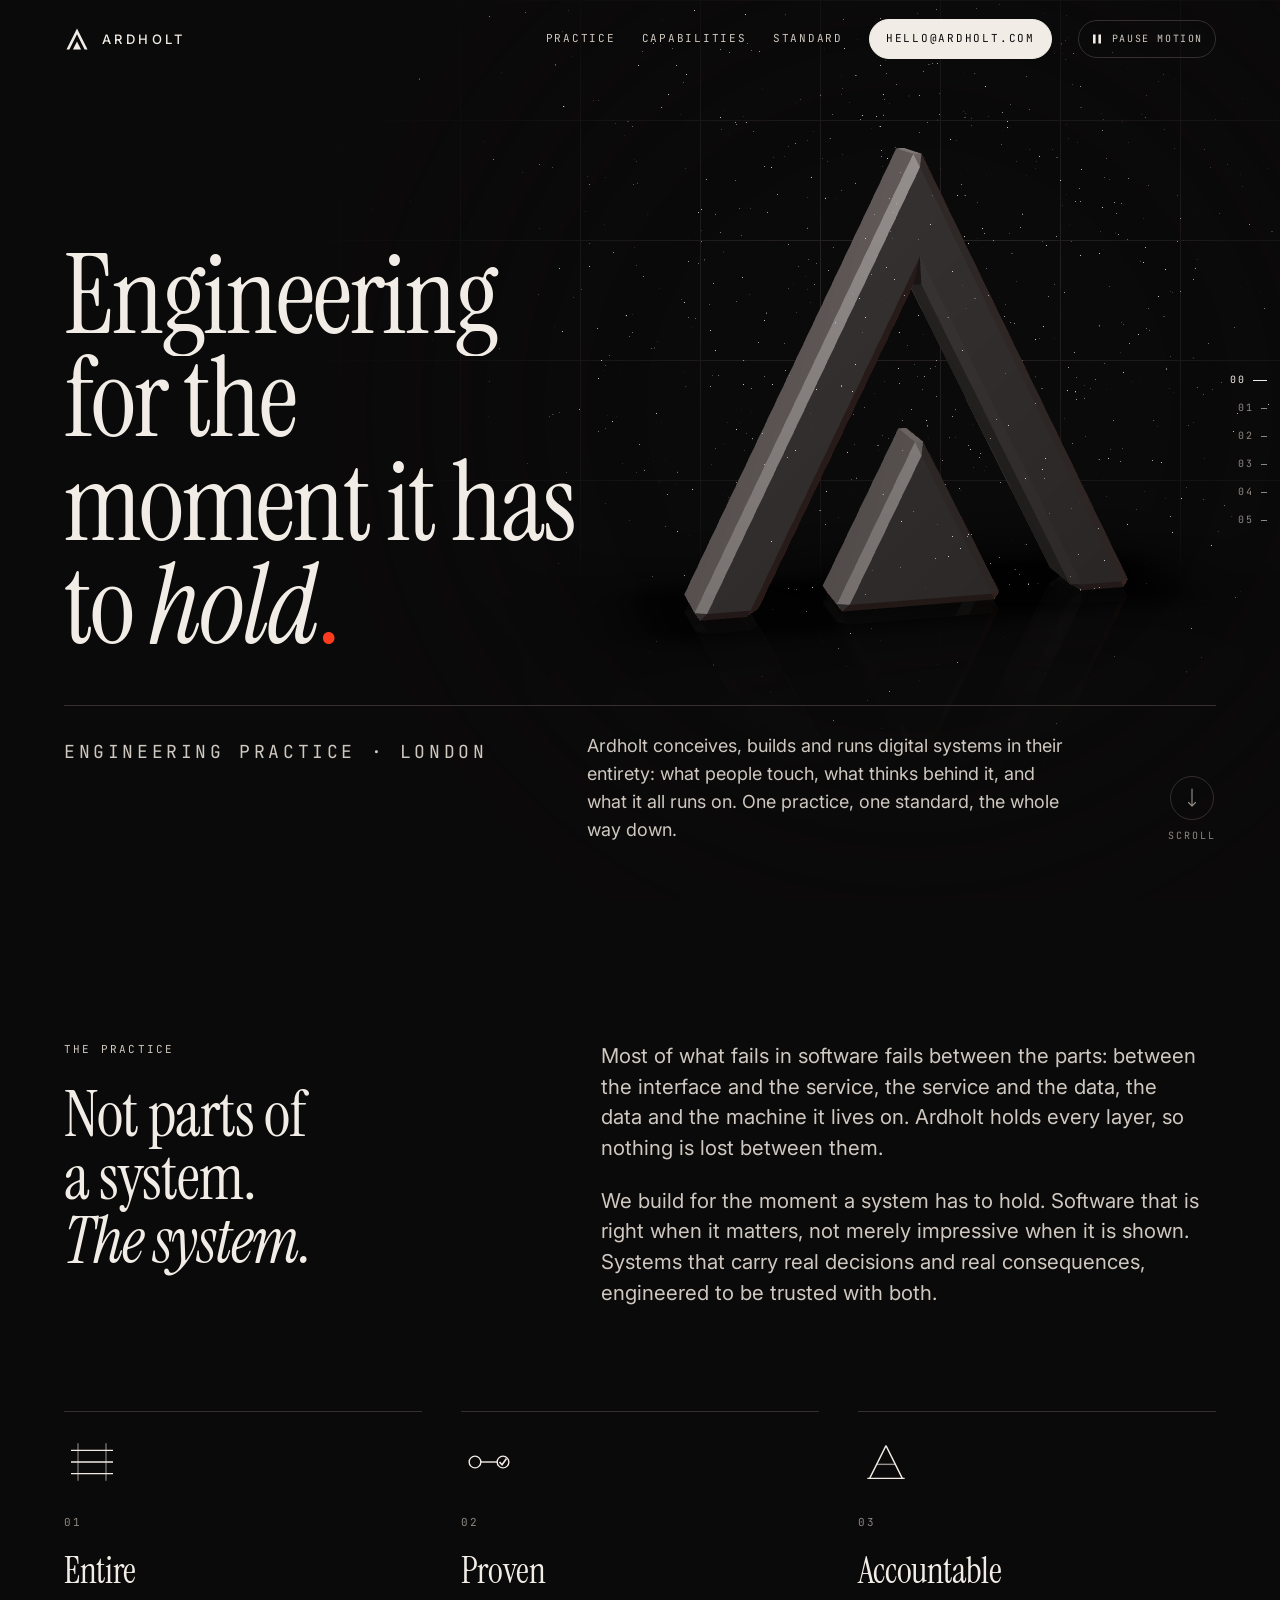
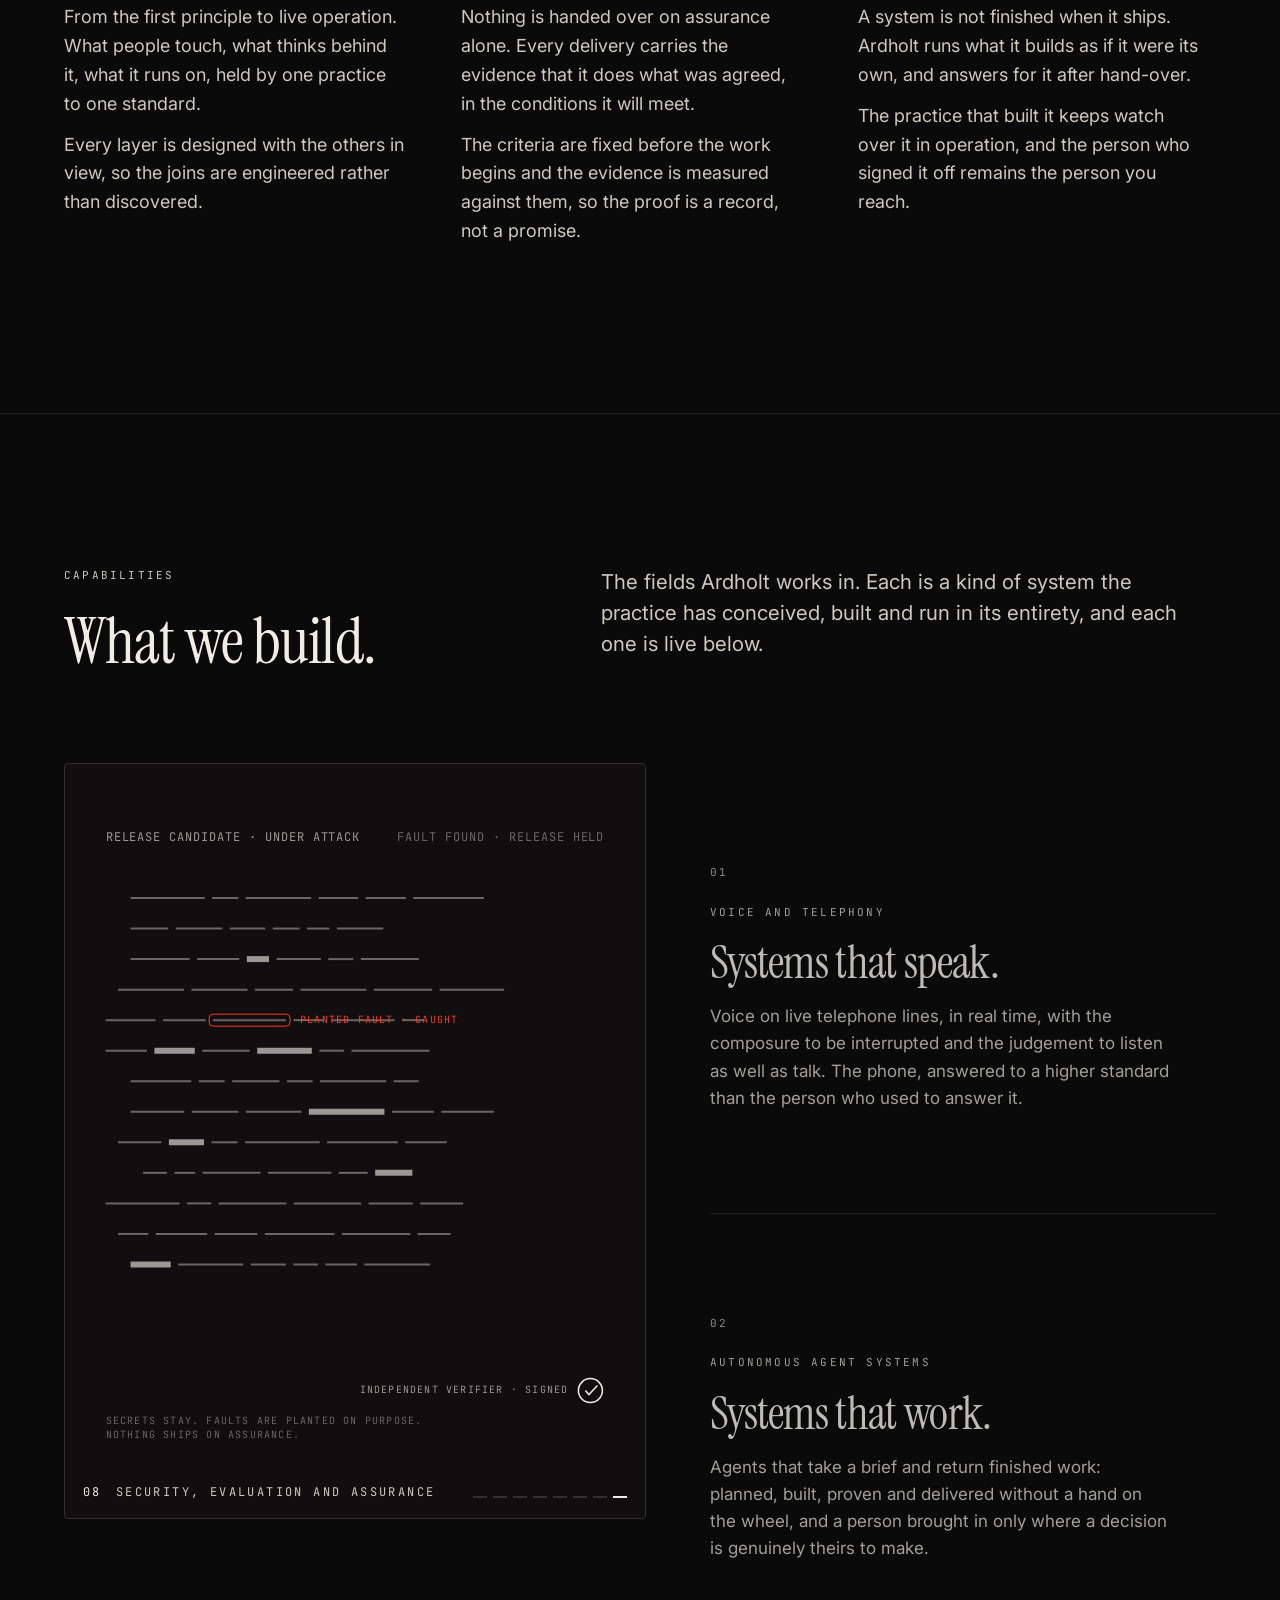
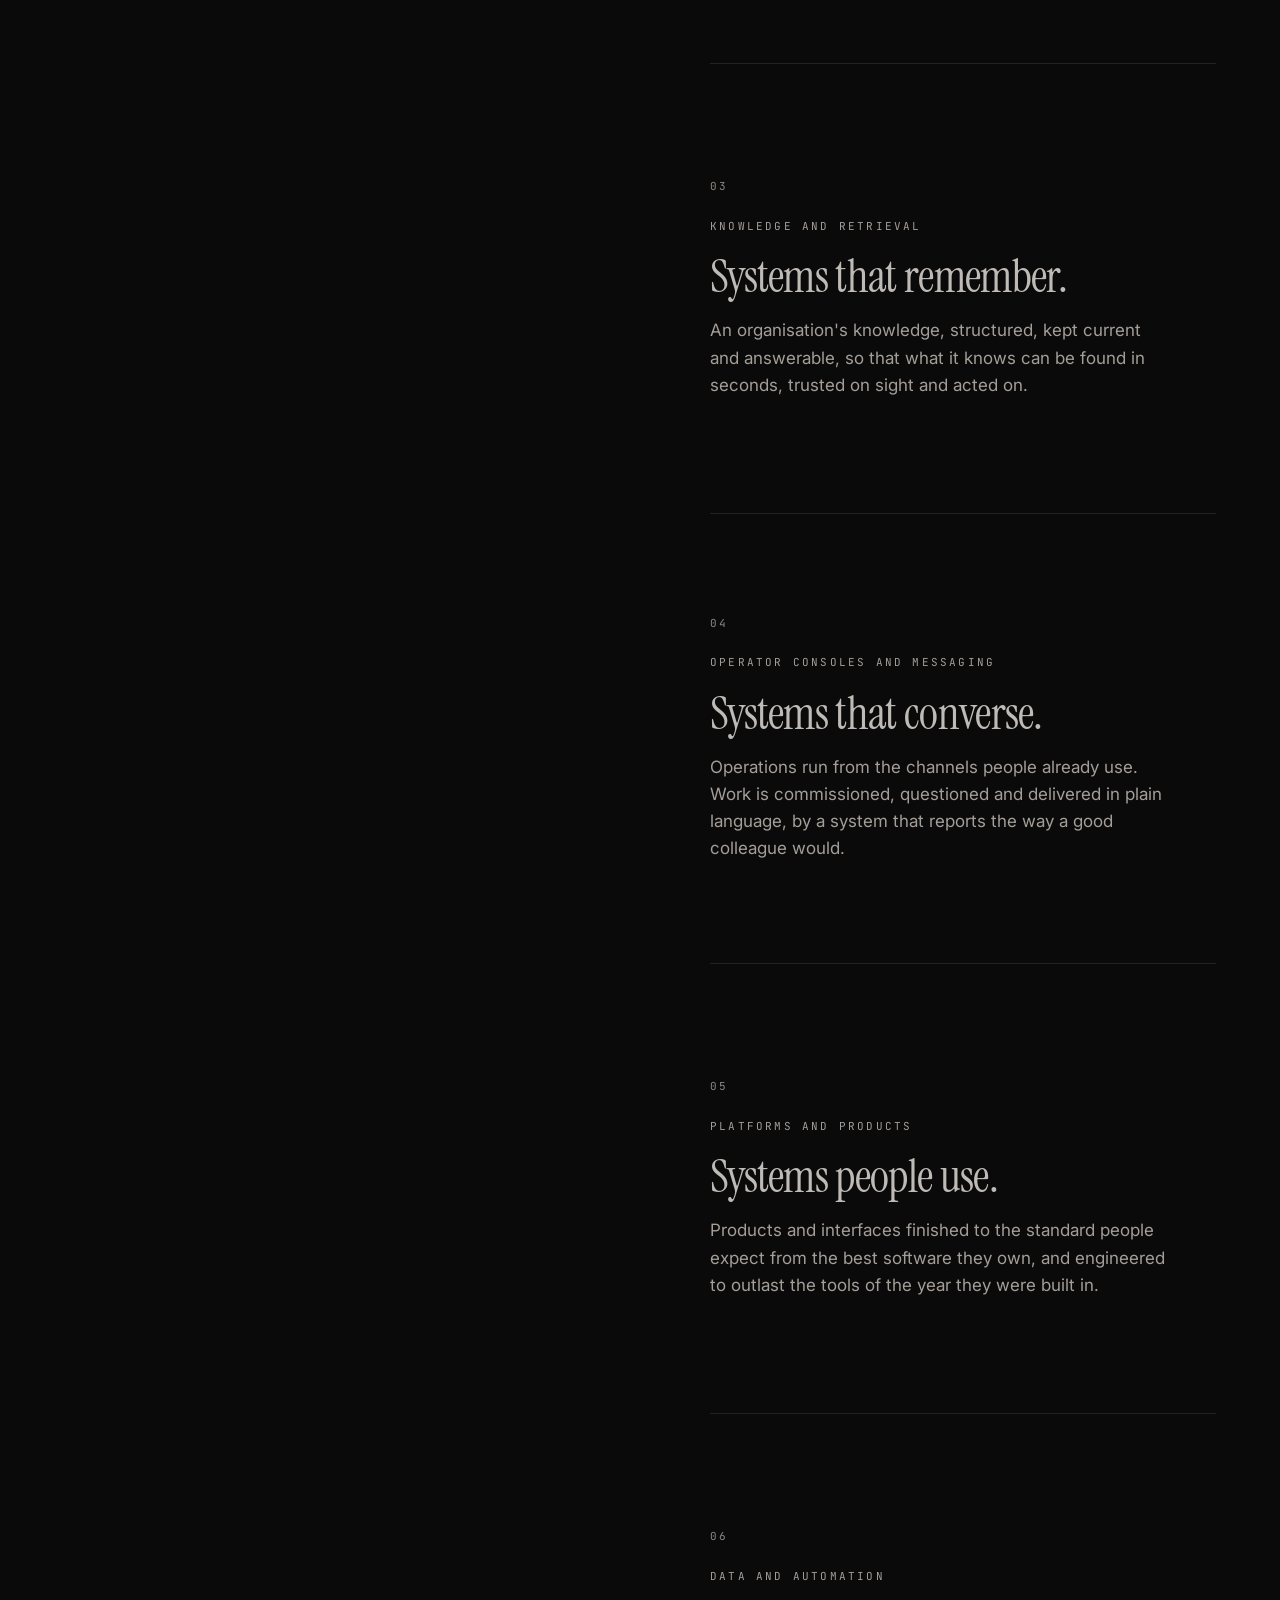
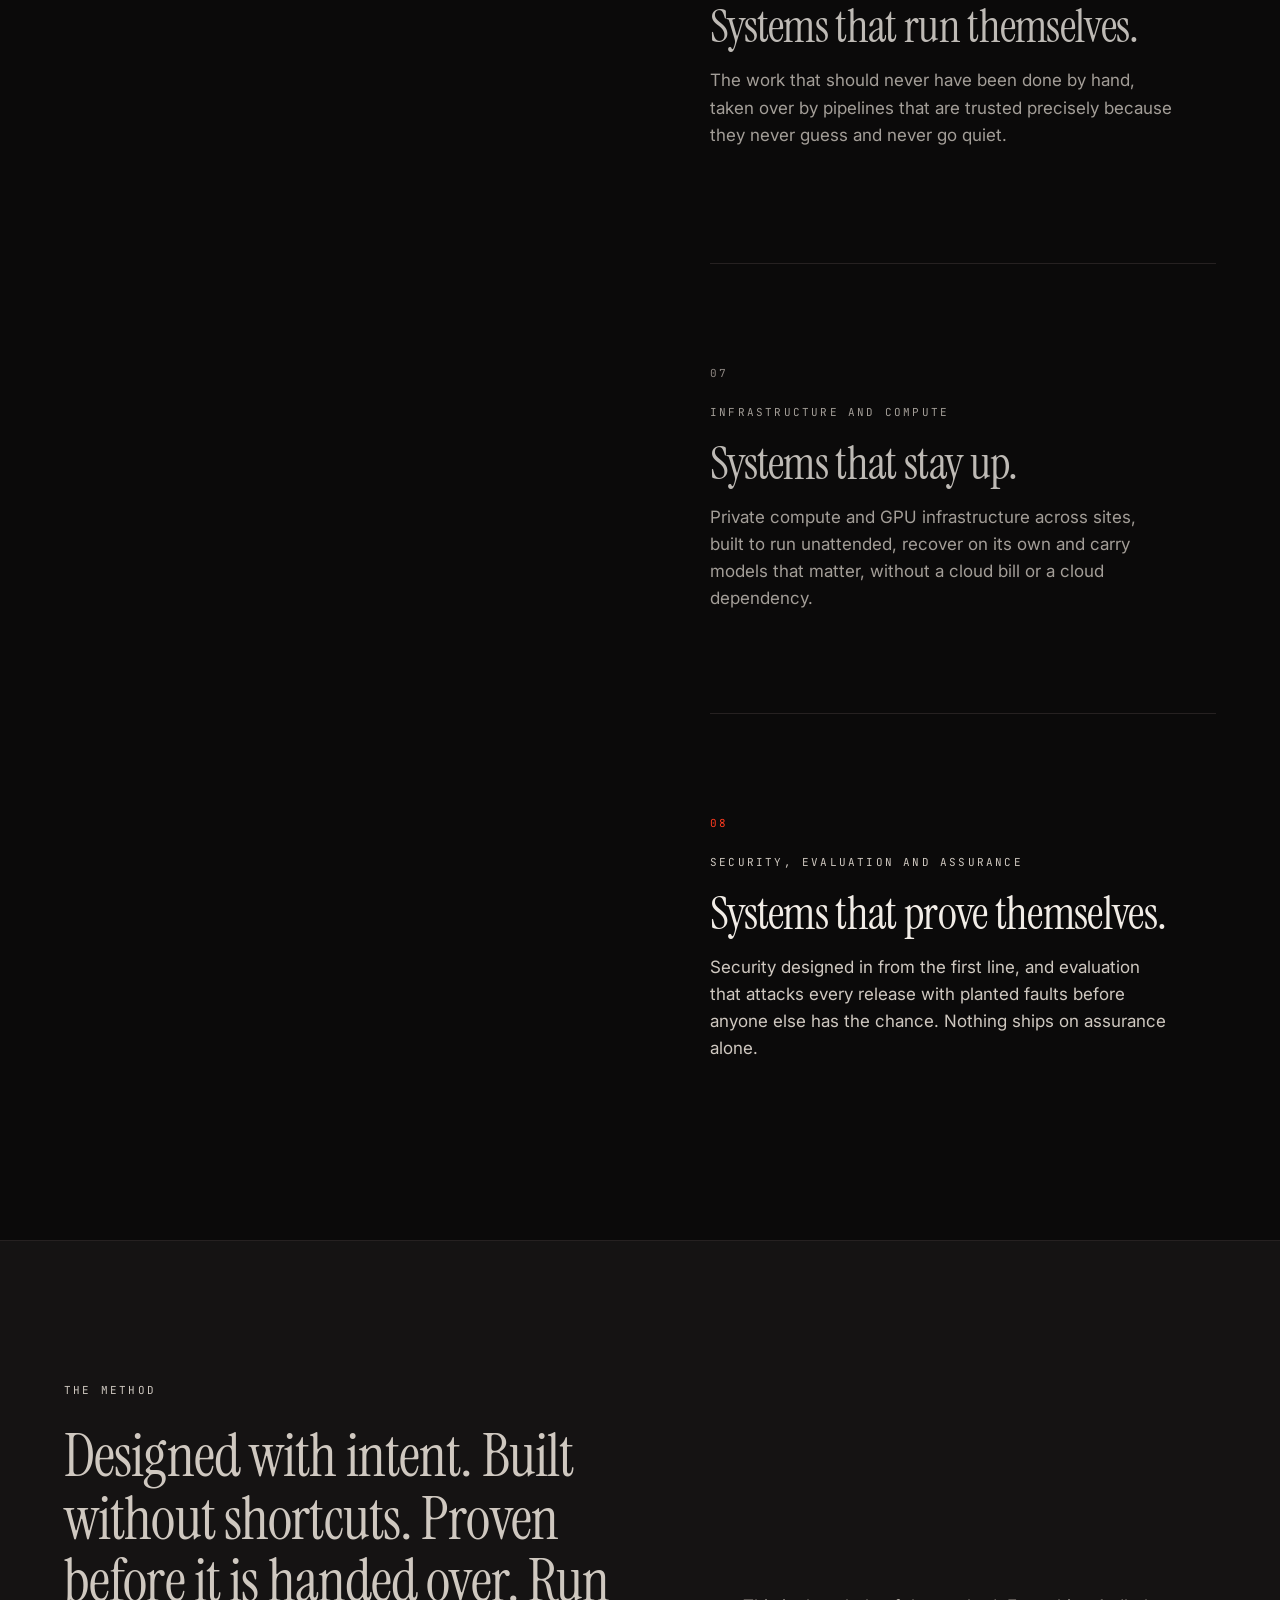
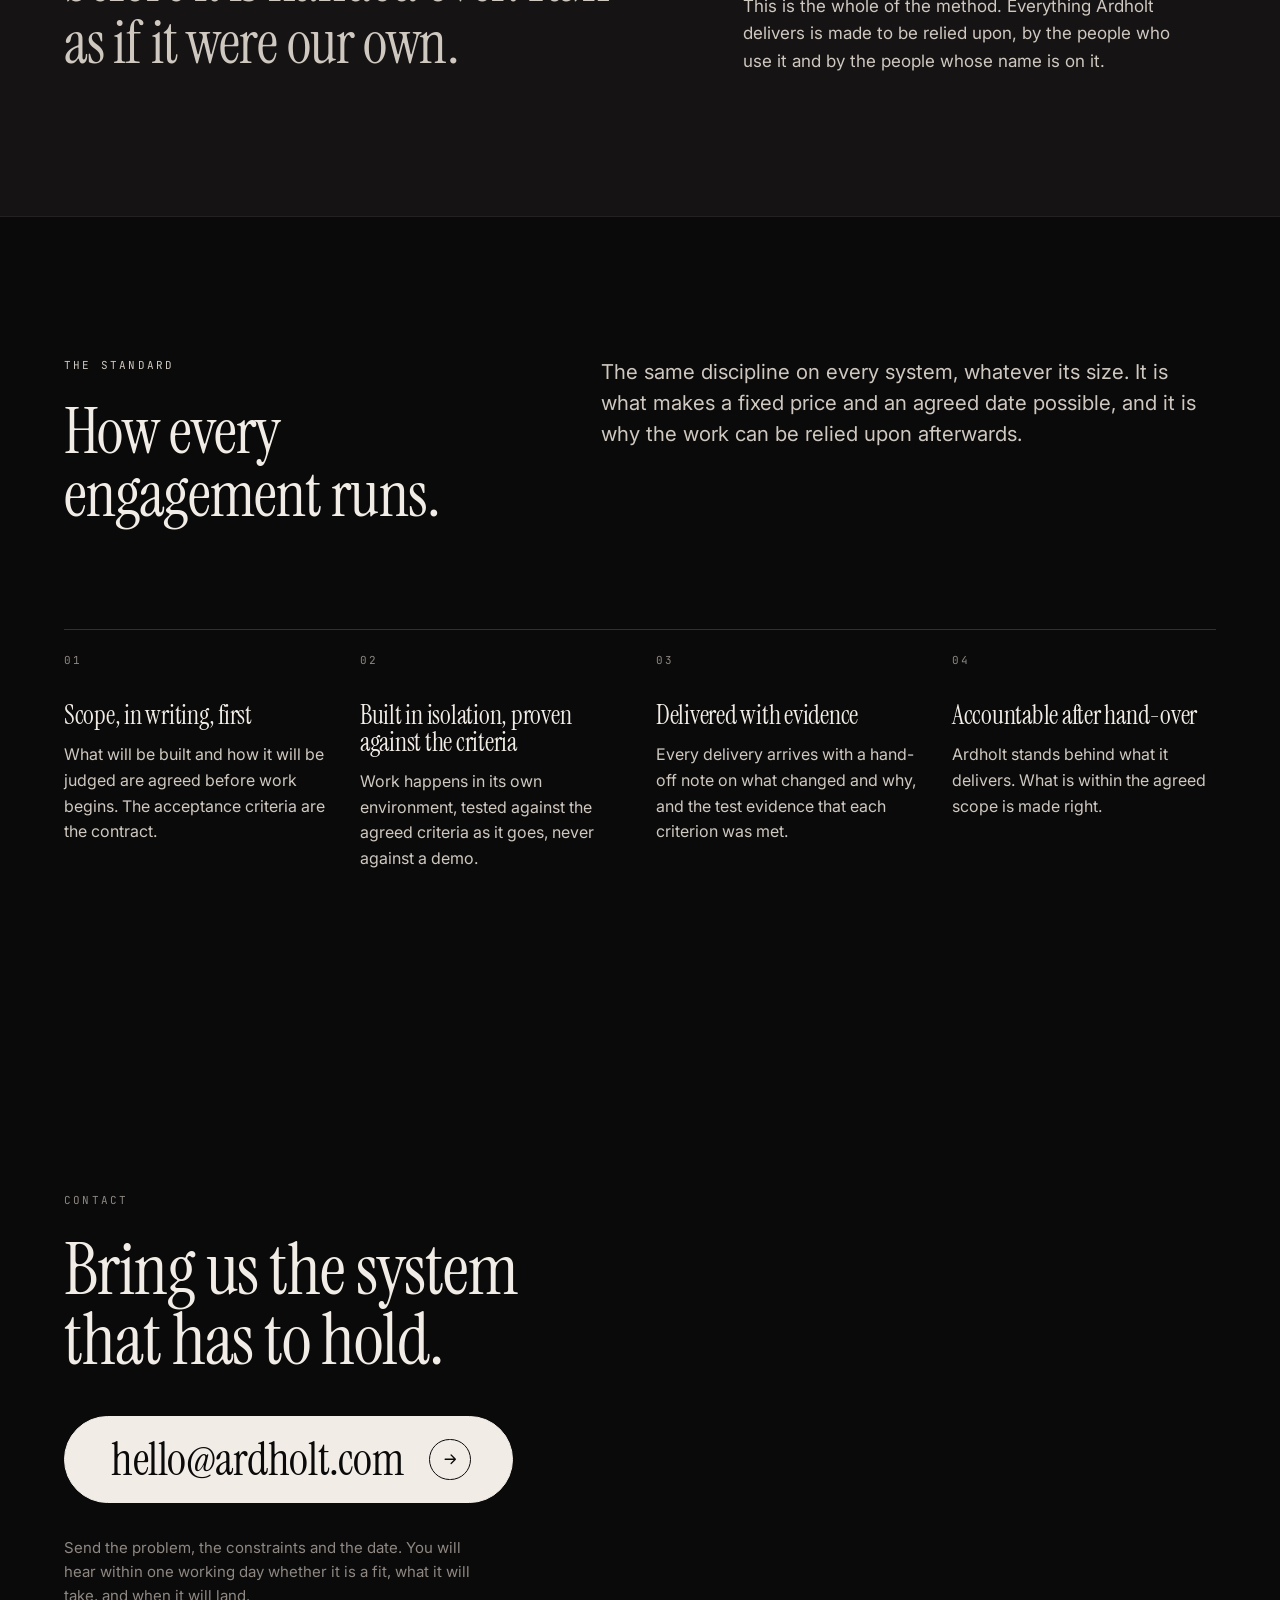
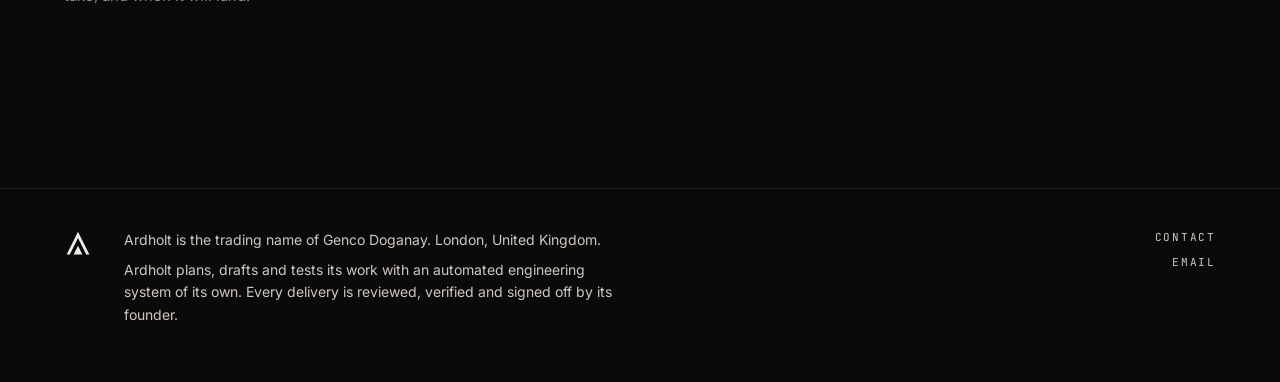
==== index.html @ e1227ef2 "Centred scroll cue, lattice blends into the next section, GitHub link withheld, hero material parame" ====
<!doctype html>
<html lang="en-GB" class="no-js">
<head>
<meta charset="utf-8">
<meta name="viewport" content="width=device-width, initial-scale=1">
<title>Ardholt — Engineering practice, London</title>
<meta name="description" content="Ardholt is a London engineering practice that conceives, builds and runs digital systems in their entirety: voice and telephony, autonomous agent systems, knowledge and retrieval, platforms, data, infrastructure, security and evaluation. Built for the moment a system has to hold.">
<meta property="og:title" content="Ardholt — Engineering practice, London">
<meta property="og:description" content="Digital systems conceived, built and run in their entirety. Built for the moment a system has to hold.">
<meta property="og:type" content="website">
<meta property="og:url" content="https://ardholt.com/">
<meta property="og:image" content="https://ardholt.com/assets/og.png">
<meta name="theme-color" content="#0b0a0a">
<link rel="icon" href="assets/favicon.svg" type="image/svg+xml">
<link rel="preconnect" href="https://fonts.googleapis.com">
<link rel="preconnect" href="https://fonts.gstatic.com" crossorigin>
<link rel="stylesheet" href="https://fonts.googleapis.com/css2?family=Instrument+Serif:ital@0;1&family=Inter:wght@400;500&family=JetBrains+Mono:wght@400&display=swap">
<link rel="stylesheet" href="assets/site.css">
<link rel="stylesheet" href="assets/theatre.css">
<script>document.documentElement.classList.remove('no-js');try{if(localStorage.getItem('ardholt-motion')==='off')document.documentElement.classList.add('motion-off')}catch(e){}</script>
<script>(function(r,h){var off=r.classList.contains('motion-off')||matchMedia('(prefers-reduced-motion: reduce)').matches||navigator.webdriver;addEventListener('pagereveal',function(e){var v=e.viewTransition;if(!v)return;if(off||r.classList.contains('motion-off')){v.skipTransition();return}r.classList.add('th-hold');setTimeout(function(){r.classList.remove('th-hold')},250)});try{if(!sessionStorage.getItem('ardholt-seen')){sessionStorage.setItem('ardholt-seen','1');if(h&&!off)r.classList.add('th-arrive')}}catch(e){}})(document.documentElement,1)</script>
</head>
<body>
<a class="skip" href="#main">Skip to main content</a>

<header class="top" id="hdr">
  <a class="brand" href="#top" aria-label="Ardholt, home">
    <svg viewBox="0 0 32 32" fill="currentColor" aria-hidden="true"><path d="M3 29 16 3l13 26h-3.6L16 10.2 6.6 29H3Z"/><path d="M11 29l5-10 5 10H11Z"/></svg>
    ARDHOLT
  </a>
  <nav class="nav" aria-label="Primary">
    <a href="practice/">Practice</a>
    <a href="capabilities/">Capabilities</a>
    <a href="standard/">Standard</a>
    <a class="c btn" href="mailto:hello@ardholt.com"><span class="full">hello@ardholt.com</span><span class="short">Email</span></a>
    <button class="motion" id="motion" type="button" aria-pressed="false"><svg class="ind" viewBox="0 0 12 12" aria-hidden="true"><g class="pause"><rect x="2" y="1.5" width="2.6" height="9"/><rect x="7.4" y="1.5" width="2.6" height="9"/></g><path class="play" d="M3 1.5v9l7.5-4.5z"/></svg><span class="t">Pause motion</span></button>
    <button class="th-menu-btn" id="th-menu-btn" type="button" aria-expanded="false" aria-controls="th-menu"><span class="ic" aria-hidden="true"></span>Menu</button>
  </nav>
</header>
<div class="th-menu" id="th-menu" hidden>
  <nav aria-label="Menu"><ol>
    <li><a class="it" href="practice/"><span class="n" aria-hidden="true">01</span>Practice</a></li>
    <li><a class="it" href="capabilities/"><span class="n" aria-hidden="true">02</span>Capabilities</a></li>
    <li><a class="it" href="standard/"><span class="n" aria-hidden="true">03</span>Standard</a></li>
    <li><a class="it" href="contact/"><span class="n" aria-hidden="true">04</span>Contact</a></li>
  </ol></nav>
  <a class="pill" href="mailto:hello@ardholt.com">hello@ardholt.com</a>
</div>

<main id="main">
<section class="hero wrap" id="top" aria-labelledby="h1">
  <canvas id="truss" class="truss" aria-hidden="true"></canvas>
  <div class="lattice" aria-hidden="true"></div>
  <h1 id="h1" class="lines" data-split>Engineering for the moment it has to <i>hold</i><span class="dot">.</span></h1>
  <nav class="mnav" aria-label="Sections"><a href="#practice">Practice</a><a href="#capabilities">Capabilities</a><a href="#standard">Standard</a></nav>
  <div class="under">
    <p class="label rv nowrap eyebrow">Engineering practice · London</p>
    <p class="rv">Ardholt conceives, builds and runs digital systems in their entirety: what people touch, what thinks behind it, and what it all runs on. One practice, one standard, the whole way down.</p>
  </div>
  <a class="cue rv" href="#practice"><i aria-hidden="true"><svg viewBox="0 0 12 24" fill="none" stroke="currentColor" stroke-width="1.2" stroke-linecap="round" stroke-linejoin="round"><path d="M6 3v17M2.5 16.5 6 20l3.5-3.5"/></svg></i><b>Scroll</b></a>
</section>

<section class="sec wrap" id="practice" aria-labelledby="h-practice">
  <div class="head">
    <div><span class="label rv">The practice</span><h2 id="h-practice" class="lines" data-split>Not parts of a system. <i>The system.</i></h2></div>
    <div>
      <p class="lede rv">Most of what fails in software fails between the parts: between the interface and the service, the service and the data, the data and the machine it lives on. Ardholt holds every layer, so nothing is lost between them.</p>
      <p class="lede rv">We build for the moment a system has to hold. Software that is right when it matters, not merely impressive when it is shown. Systems that carry real decisions and real consequences, engineered to be trusted with both.</p>
    </div>
  </div>
  <div class="three">
    <div class="rv tilt"><svg class="dg" viewBox="0 0 48 48" fill="none" stroke="currentColor" stroke-width="1.2" aria-hidden="true"><path d="M6 14h36M6 24h36M6 34h36"/><path d="M12 8v32M36 8v32" stroke-opacity=".45"/></svg><span class="n">01</span><h3>Entire</h3><p>From the first principle to live operation. What people touch, what thinks behind it, what it runs on, held by one practice to one standard.</p><p class="more">Every layer is designed with the others in view, so the joins are engineered rather than discovered.</p></div>
    <div class="rv tilt"><svg class="dg" viewBox="0 0 48 48" fill="none" stroke="currentColor" stroke-width="1.2" aria-hidden="true"><circle cx="12" cy="24" r="5"/><circle cx="36" cy="24" r="5"/><path d="M17 24h14"/><path d="M33 24l2.2 2.4L39 21" stroke-width="1.4"/></svg><span class="n">02</span><h3>Proven</h3><p>Nothing is handed over on assurance alone. Every delivery carries the evidence that it does what was agreed, in the conditions it will meet.</p><p class="more">The criteria are fixed before the work begins and the evidence is measured against them, so the proof is a record, not a promise.</p></div>
    <div class="rv tilt"><svg class="dg" viewBox="0 0 48 48" fill="none" stroke="currentColor" stroke-width="1.2" aria-hidden="true"><path d="M8 38h32"/><path d="M24 10 10 38M24 10l14 28" /><path d="M16 26h16" stroke-opacity=".6"/></svg><span class="n">03</span><h3>Accountable</h3><p>A system is not finished when it ships. Ardholt runs what it builds as if it were its own, and answers for it after hand-over.</p><p class="more">The practice that built it keeps watch over it in operation, and the person who signed it off remains the person you reach.</p></div>
  </div>
</section>

<section class="caps" id="capabilities" aria-labelledby="h-caps">
  <div class="wrap">
    <div class="head sec-head">
      <div><span class="label rv">Capabilities</span><h2 id="h-caps" class="lines" data-split>What we build.</h2></div>
      <div><p class="lede rv">The fields Ardholt works in. Each is a kind of system the practice has conceived, built and run in its entirety, and each one is live below.</p></div>
    </div>
  </div>
  <div class="wrap scrolly">
    <div class="stage">
      <canvas id="viz" aria-hidden="true"></canvas>
      <div class="stage-label label" aria-live="polite"><span id="viz-n">01</span> <span id="viz-t">Voice and telephony</span></div>
      <ol class="rail" aria-hidden="true"><li class="on"></li><li></li><li></li><li></li><li></li><li></li><li></li><li></li></ol>
    </div>
    <ol class="steps-list">
      <li class="step" data-viz="voice"><span class="n">01</span><h3>Voice and telephony</h3><p class="k">Systems that speak.</p><p>Voice on live telephone lines, in real time, with the composure to be interrupted and the judgement to listen as well as talk. The phone, answered to a higher standard than the person who used to answer it.</p></li>
      <li class="step" data-viz="agents"><span class="n">02</span><h3>Autonomous agent systems</h3><p class="k">Systems that work.</p><p>Agents that take a brief and return finished work: planned, built, proven and delivered without a hand on the wheel, and a person brought in only where a decision is genuinely theirs to make.</p></li>
      <li class="step" data-viz="knowledge"><span class="n">03</span><h3>Knowledge and retrieval</h3><p class="k">Systems that remember.</p><p>An organisation's knowledge, structured, kept current and answerable, so that what it knows can be found in seconds, trusted on sight and acted on.</p></li>
      <li class="step" data-viz="console"><span class="n">04</span><h3>Operator consoles and messaging</h3><p class="k">Systems that converse.</p><p>Operations run from the channels people already use. Work is commissioned, questioned and delivered in plain language, by a system that reports the way a good colleague would.</p></li>
      <li class="step" data-viz="platform"><span class="n">05</span><h3>Platforms and products</h3><p class="k">Systems people use.</p><p>Products and interfaces finished to the standard people expect from the best software they own, and engineered to outlast the tools of the year they were built in.</p></li>
      <li class="step" data-viz="data"><span class="n">06</span><h3>Data and automation</h3><p class="k">Systems that run themselves.</p><p>The work that should never have been done by hand, taken over by pipelines that are trusted precisely because they never guess and never go quiet.</p></li>
      <li class="step" data-viz="infra"><span class="n">07</span><h3>Infrastructure and compute</h3><p class="k">Systems that stay up.</p><p>Private compute and GPU infrastructure across sites, built to run unattended, recover on its own and carry models that matter, without a cloud bill or a cloud dependency.</p></li>
      <li class="step" data-viz="assurance"><span class="n">08</span><h3>Security, evaluation and assurance</h3><p class="k">Systems that prove themselves.</p><p>Security designed in from the first line, and evaluation that attacks every release with planted faults before anyone else has the chance. Nothing ships on assurance alone.</p></li>
    </ol>
  </div>
</section>

<section class="band" aria-label="Statement">
  <div class="wrap sec">
    <span class="label rv band-label">The method</span>
    <div class="r">
      <p class="q scrub" id="scrub">Designed with intent. Built without shortcuts. Proven before it is handed over. Run as if it were our own.</p>
      <p class="rv">This is the whole of the method. Everything Ardholt delivers is made to be relied upon, by the people who use it and by the people whose name is on it.</p>
    </div>
  </div>
</section>

<section class="sec wrap" id="standard" aria-labelledby="h-standard">
  <div class="head">
    <div><span class="label rv">The standard</span><h2 id="h-standard" class="lines" data-split>How every engagement runs.</h2></div>
    <div><p class="lede rv">The same discipline on every system, whatever its size. It is what makes a fixed price and an agreed date possible, and it is why the work can be relied upon afterwards.</p></div>
  </div>
  <div class="steps" id="steps">
    <div class="progress" aria-hidden="true"><i></i></div>
    <div class="rv"><h3>Scope, in writing, first</h3><p>What will be built and how it will be judged are agreed before work begins. The acceptance criteria are the contract.</p></div>
    <div class="rv"><h3>Built in isolation, proven against the criteria</h3><p>Work happens in its own environment, tested against the agreed criteria as it goes, never against a demo.</p></div>
    <div class="rv"><h3>Delivered with evidence</h3><p>Every delivery arrives with a hand-off note on what changed and why, and the test evidence that each criterion was met.</p></div>
    <div class="rv"><h3>Accountable after hand-over</h3><p>Ardholt stands behind what it delivers. What is within the agreed scope is made right.</p></div>
  </div>
</section>

<section class="contact wrap" id="contact" aria-labelledby="h-contact">
  <span class="label rv">Contact</span>
  <h2 id="h-contact" class="lines" data-split>Bring us the system that has to hold.</h2>
  <a class="mail rv magnet" href="mailto:hello@ardholt.com"><span>hello@ardholt.com</span><span class="arrow" aria-hidden="true"><svg viewBox="0 0 24 24" fill="none" stroke="currentColor" stroke-width="1.5" stroke-linecap="round" stroke-linejoin="round"><path d="M6 12h12M13 7l5 5-5 5"/></svg></span></a>
  <p class="note rv">Send the problem, the constraints and the date. You will hear within one working day whether it is a fit, what it will take, and when it will land.</p>
</section>
</main>

<footer class="foot">
  <div class="wrap g">
    <svg viewBox="0 0 32 32" fill="currentColor" aria-hidden="true"><path d="M3 29 16 3l13 26h-3.6L16 10.2 6.6 29H3Z"/><path d="M11 29l5-10 5 10H11Z"/></svg>
    <div>
      <p>Ardholt is the trading name of Genco Doganay. London, United Kingdom.</p>
      <p>Ardholt plans, drafts and tests its work with an automated engineering system of its own. Every delivery is reviewed, verified and signed off by its founder.</p>
    </div>
    <div class="links">
      <a href="contact/">Contact</a>
      <a href="mailto:hello@ardholt.com">Email</a>
    </div>
  </div>
</footer>

<nav class="th-chapters" aria-label="Chapters">
  <a href="#top" aria-label="00 Ardholt"><span class="nm" aria-hidden="true">Ardholt</span>00<i></i></a>
  <a href="#practice" aria-label="01 The practice"><span class="nm" aria-hidden="true">The practice</span>01<i></i></a>
  <a href="#capabilities" aria-label="02 Capabilities"><span class="nm" aria-hidden="true">Capabilities</span>02<i></i></a>
  <a href="#statement" aria-label="03 Statement"><span class="nm" aria-hidden="true">Statement</span>03<i></i></a>
  <a href="#standard" aria-label="04 The standard"><span class="nm" aria-hidden="true">The standard</span>04<i></i></a>
  <a href="#contact" aria-label="05 Contact"><span class="nm" aria-hidden="true">Contact</span>05<i></i></a>
</nav>

<script src="assets/site.js" defer></script>
<script src="assets/theatre.js" defer></script>
<script src="assets/hero.js" defer></script>
<script src="assets/scenes.js" defer></script>
</body>
</html>
---- assets/site.css ----
:root{
  --bg:#0b0a0a; --bg-2:#100e0e; --ink:#f1ece6; --ink-2:#cfc8c0; --mute:#8e8782; --line:#262121; --line-2:#352f2e;
  --acc:#ff3b1f; --focus:#fff;
  --serif:"Instrument Serif",Georgia,"Times New Roman",serif;
  --sans:Inter,-apple-system,BlinkMacSystemFont,"Segoe UI",Helvetica,Arial,sans-serif;
  --mono:"JetBrains Mono",ui-monospace,SFMono-Regular,Menlo,monospace;
  --gutter:clamp(20px,5vw,72px); --max:1440px;
  --ease-out:cubic-bezier(.16,1,.3,1); --ease:cubic-bezier(.2,.7,.2,1);
}
*{box-sizing:border-box}
html{scroll-behavior:smooth;-webkit-text-size-adjust:100%;background:var(--bg)}
body{margin:0;background:var(--bg);color:var(--ink);font-family:var(--sans);font-size:17px;line-height:1.6;-webkit-font-smoothing:antialiased;text-rendering:optimizeLegibility;overflow-x:hidden}
a{color:inherit;text-decoration:none}
button{font:inherit;color:inherit;background:none;border:0;padding:0;cursor:pointer}
:focus-visible{outline:2px solid var(--focus);outline-offset:3px;box-shadow:0 0 0 5px var(--bg)}
.skip{position:absolute;left:-999px;top:8px;background:var(--ink);color:var(--bg);padding:10px 14px;font-family:var(--mono);font-size:12px;z-index:100}
.skip:focus{left:12px}
.wrap{max-width:var(--max);margin:0 auto;padding-left:var(--gutter);padding-right:var(--gutter)}
.label{font-family:var(--mono);font-size:11px;letter-spacing:.2em;text-transform:uppercase;color:var(--mute)}
.label b{color:var(--ink);font-weight:400}

/* header */
.top{position:absolute;top:0;left:0;right:0;z-index:20;display:flex;align-items:center;justify-content:space-between;padding:18px var(--gutter)}
.brand{display:flex;align-items:center;gap:12px;font-weight:500;font-size:13px;letter-spacing:.26em;padding:8px 0}
.brand svg{width:26px;height:26px;display:block}
.nav{display:flex;align-items:center;gap:26px;font-family:var(--mono);font-size:11px;letter-spacing:.16em;text-transform:uppercase;color:var(--ink-2)}
.nav a{padding:12px 0;position:relative}
.nav a::after{content:"";position:absolute;left:0;right:100%;bottom:8px;height:1px;background:var(--ink);transition:right .35s var(--ease)}
.nav a:hover::after,.nav a:focus-visible::after{right:0}
.nav a.c{color:var(--ink)}
.nav a.btn{background:var(--ink);color:var(--bg);border:1px solid var(--ink);border-radius:999px;padding:10px 16px;min-height:36px;display:inline-flex;align-items:center;transition:background .3s,color .3s}
.nav a.btn:hover,.nav a.btn:focus-visible{background:transparent;color:var(--ink)}
.nav a.btn::after{display:none}
.nav a.c .short{display:none}
@media(max-width:26em){.nav a.c .full{display:none}.nav a.c .short{display:inline}:root{--gutter:16px}}
.motion{display:inline-flex;align-items:center;gap:9px;padding:10px 12px;border:1px solid var(--line-2);border-radius:999px;font-family:var(--mono);font-size:10px;letter-spacing:.16em;text-transform:uppercase;color:var(--ink-2);min-height:36px;transition:border-color .3s}
.motion:hover{border-color:var(--mute)}
.motion .ind{width:12px;height:12px;fill:var(--ink)}
.motion .ind .play{display:none}
html.motion-off .motion .ind .pause{display:none}
html.motion-off .motion .ind .play{display:block}
@media(max-width:52.5em){.nav a:not(.c){display:none}.nav{gap:14px}.motion .t{display:none}.motion{padding:10px}}

/* hero */
.hero{position:relative;min-height:100svh;display:grid;grid-template-rows:1fr auto;padding-top:120px;padding-bottom:56px;overflow:hidden;isolation:isolate}
.truss{position:absolute;inset:0;width:100%;height:100%;z-index:-1;display:block}
.lattice{position:absolute;inset:0;z-index:-2;background-image:linear-gradient(var(--line) 1px,transparent 1px),linear-gradient(90deg,var(--line) 1px,transparent 1px);background-size:120px 120px;background-position:center top;-webkit-mask-image:radial-gradient(ellipse 75% 65% at 72% 30%,#000 10%,transparent 72%),linear-gradient(#000 55%,transparent 96%);-webkit-mask-composite:source-in;mask-image:radial-gradient(ellipse 75% 65% at 72% 30%,#000 10%,transparent 72%),linear-gradient(#000 55%,transparent 96%);mask-composite:intersect}
.hero h1{font-family:var(--serif);font-weight:400;font-size:clamp(50px,8.6vw,146px);line-height:.94;letter-spacing:-.02em;margin:0;max-width:11.5ch;align-self:end}
.hero h1 i{font-style:italic}
.hero h1 .dot{color:var(--acc)}
.hero .under{display:grid;grid-template-columns:minmax(0,1fr) minmax(0,1.3fr);gap:40px;margin-top:48px;padding-top:26px;border-top:1px solid var(--line-2);align-items:start}
.hero .under p{margin:0;max-width:46ch;font-size:18px;line-height:1.55;color:var(--ink-2)}
.hero .under .label{padding-top:6px}
.eyebrow{font-size:10px;color:var(--mute)}
@media(max-width:52.5em){.hero .under .eyebrow{font-size:10px;letter-spacing:.16em}}
@media(min-width:52.5em){.nowrap{white-space:nowrap}}
.hero .under p:not(.label){text-wrap:pretty}
.mnav{display:none}
.cue{position:absolute;right:var(--gutter);bottom:56px;display:flex;flex-direction:column;align-items:center;gap:8px;font-family:var(--mono);font-size:10px;letter-spacing:.2em;text-transform:uppercase;color:var(--mute)}
.cue b{font-weight:400}
.cue i{width:44px;height:44px;display:grid;place-items:center;border:1px solid var(--line-2);border-radius:50%;position:relative}
.cue i svg{width:12px;height:24px;display:block;animation:cue 2.2s var(--ease) 2}
.cue:hover i{border-color:var(--ink)}

@keyframes cue{0%{transform:translateY(-6px);opacity:0}30%{opacity:1}100%{transform:translateY(8px);opacity:0}}
html.motion-off .cue i svg{animation:none}

/* split-line reveal */
.lines .ln{display:block;overflow:hidden;padding-bottom:.08em;margin-bottom:-.08em}
.lines .ln>span{display:block;transform:translateY(108%);transition:transform 1.1s var(--ease-out)}
.lines.in .ln>span{transform:none}
.no-js .lines .ln>span,html.motion-off .lines .ln>span{transform:none;transition:none}

/* sections */
.sec{padding-top:clamp(88px,11vw,150px);padding-bottom:clamp(88px,11vw,150px)}
.head{display:grid;grid-template-columns:minmax(0,1fr) minmax(0,1.3fr);gap:clamp(28px,5vw,80px);align-items:start}
h2{font-family:var(--serif);font-weight:400;font-size:clamp(38px,5vw,76px);line-height:.98;letter-spacing:-.015em;margin:0;text-wrap:balance}
h2 i{font-style:italic}
.lede{font-size:clamp(19px,1.6vw,23px);line-height:1.5;color:var(--ink-2);margin:0 0 22px;max-width:46ch}
.lede:last-child{margin-bottom:0}
.head .label{display:block;margin-bottom:26px;color:var(--ink-2)}

/* three statements */
.three{display:grid;grid-template-columns:repeat(3,minmax(0,1fr));gap:clamp(24px,3vw,48px);margin-top:clamp(64px,8vw,110px)}
.three>div{border-top:1px solid var(--line-2);padding:22px 18px 26px 0;position:relative;transition:background-color .4s,transform .4s var(--ease)}
.three>div::after{content:"";position:absolute;left:0;top:-1px;height:1px;width:0;background:var(--acc);transition:width .6s var(--ease)}
.three>div:hover::after{width:100%}
.three .dg{width:56px;height:56px;display:block;margin-bottom:24px;color:var(--ink)}
.three .n{font-family:var(--mono);font-size:11px;letter-spacing:.2em;color:var(--mute);display:block;margin-bottom:22px}
.three>div:hover .n{color:var(--acc)}
.three h3{font-family:var(--serif);font-weight:400;font-size:clamp(32px,2.8vw,44px);line-height:1;margin:0 0 14px;letter-spacing:-.01em}
.three p{margin:0;color:var(--ink-2);font-size:18px;line-height:1.6;max-width:36ch}

/* capabilities: pinned stage + steps */
.caps{padding-top:clamp(96px,12vw,170px);padding-bottom:clamp(40px,6vw,90px);border-top:1px solid var(--line)}
.caps .sec-head .label{display:block;margin-bottom:26px}
.scrolly{display:grid;grid-template-columns:minmax(0,1.15fr) minmax(0,1fr);gap:clamp(28px,5vw,80px);margin-top:clamp(56px,7vw,96px);align-items:start}
.stage{position:sticky;top:8vh;height:84vh;border:1px solid var(--line-2);border-radius:4px;overflow:hidden;background:var(--bg-2)}
.stage canvas{position:absolute;inset:0;width:100%;height:100%;display:block}
.stage-label{position:absolute;left:18px;bottom:16px;display:flex;gap:14px;font-size:12px;color:var(--ink-2)}
.rail{position:absolute;right:18px;bottom:20px;display:flex;gap:6px;list-style:none;margin:0;padding:0}
.rail li{width:14px;height:2px;background:var(--line-2);transition:background .4s}
.rail li.on{background:var(--ink)}
.stage-label #viz-n{color:var(--ink)}
.steps-list{list-style:none;margin:0;padding:0}
.step{min-height:50vh;display:flex;flex-direction:column;justify-content:center;padding:24px 0;border-top:1px solid var(--line)}
.step:first-child{border-top:0}
.step h3,.step p{opacity:.78;transition:opacity .6s var(--ease)}
.step.active h3,.step.active p{opacity:1}

.step .n{font-family:var(--mono);font-size:11px;letter-spacing:.2em;color:var(--mute);display:block;margin-bottom:22px;transition:color .4s}
.step.active .n{color:var(--acc)}
.step h3{font-family:var(--mono);font-weight:400;font-size:11px;letter-spacing:.2em;text-transform:uppercase;color:var(--ink-2);margin:0 0 18px}
.step .k{font-family:var(--serif);font-size:clamp(36px,3.6vw,58px);line-height:1;letter-spacing:-.015em;margin:0 0 18px;color:var(--ink)}
.step .k i{font-style:italic}
.step p{margin:0;color:var(--ink-2);font-size:17px;line-height:1.6;max-width:42ch}

/* statement band with scrubbed words */
.band{background:var(--bg-2);border-top:1px solid var(--line);border-bottom:1px solid var(--line)}
.band .band-label{display:block;margin-bottom:26px;color:var(--ink-2)}
.band .r{display:grid;grid-template-columns:minmax(0,1.3fr) minmax(0,1fr);gap:clamp(28px,5vw,80px);align-items:end}
.band .r p{margin:0;color:var(--ink-2);font-size:17px;line-height:1.6;max-width:40ch}
.band .r p.q{font-family:var(--serif);font-size:clamp(34px,4.6vw,70px);line-height:1.06;letter-spacing:-.015em;max-width:22ch;color:var(--ink)}
.band .r p.q .w{color:var(--ink-2);transition:color .35s}
.band .r p.q .w.on{color:var(--ink)}
.no-js .band .r p.q .w,html.motion-off .band .r p.q .w{color:var(--ink)}

/* standard steps with a drawing progress line */
.steps{position:relative;display:grid;grid-template-columns:repeat(4,minmax(0,1fr));gap:clamp(20px,2.5vw,40px);margin-top:clamp(64px,8vw,110px);counter-reset:s;padding-top:1px}
.steps .progress{position:absolute;left:0;right:0;top:0;height:1px;background:var(--line-2);grid-column:1/-1}
.steps .progress i{position:absolute;left:0;top:0;height:100%;width:100%;background:var(--acc);transform-origin:left;transform:scaleX(0);transition:transform .1s linear}
@supports(animation-timeline:view()){.steps .progress i{animation:grow linear both;animation-timeline:view();animation-range:entry 0% cover 55%;transition:none}@keyframes grow{from{transform:scaleX(0)}to{transform:scaleX(1)}}}
.no-js .steps .progress i,html.motion-off .steps .progress i{transform:none}
.steps>div:not(.progress){position:relative;padding-top:22px}
.steps>div:not(.progress)::before{counter-increment:s;content:"0" counter(s);font-family:var(--mono);font-size:11px;letter-spacing:.2em;color:var(--mute);display:block;margin-bottom:34px}
.steps h3{font-family:var(--serif);font-weight:400;font-size:clamp(24px,2vw,30px);line-height:1.05;letter-spacing:-.01em;margin:0 0 12px}
.steps p{margin:0;color:var(--ink-2);font-size:16px;line-height:1.6;max-width:32ch}

/* contact */
.contact{padding-top:clamp(110px,14vw,200px);padding-bottom:clamp(110px,14vw,200px)}
.contact .label{display:block;margin-bottom:26px}
.contact h2{font-size:clamp(40px,5.6vw,88px);margin:0 0 40px;max-width:16ch}
.contact .mail{display:inline-flex;align-items:center;gap:26px;font-family:var(--serif);font-size:clamp(28px,3.6vw,54px);line-height:1;letter-spacing:-.01em;padding:.42em .9em .42em 1em;background:var(--ink);color:var(--bg);border:1px solid var(--ink);border-radius:999px;transition:background .3s,color .3s;will-change:transform}
.contact .mail .arrow{display:inline-grid;place-items:center;width:.9em;height:.9em;border:1px solid currentColor;border-radius:50%;flex:none;transition:transform .5s var(--ease)}
.contact .mail .arrow svg{width:52%;height:52%;display:block}
.contact .mail:hover,.contact .mail:focus-visible{background:transparent;color:var(--ink)}
.contact .mail:hover .arrow{transform:rotate(45deg)}
.contact .note{margin:34px 0 0;color:var(--mute);font-size:15px;max-width:48ch;line-height:1.6}

/* footer */
.foot{border-top:1px solid var(--line);padding:40px 0 48px}
.foot .g{display:grid;grid-template-columns:auto minmax(0,1fr) auto;gap:32px;align-items:start}
.foot svg{width:28px;height:28px;display:block;color:var(--ink)}
.foot p{margin:0 0 8px;font-size:14px;line-height:1.6;color:var(--ink-2);max-width:56ch}
.foot .links{display:flex;flex-direction:column;gap:8px;font-family:var(--mono);font-size:11px;letter-spacing:.16em;text-transform:uppercase;color:var(--ink-2);text-align:right}
.foot .links a:hover,.foot .links a:focus-visible{color:var(--acc)}

/* reveal on scroll */
.rv{opacity:0;transform:translateY(18px);transition:opacity .9s var(--ease),transform .9s var(--ease)}
.rv.in{opacity:1;transform:none}
.no-js .rv,html.motion-off .rv{opacity:1;transform:none}
html.capture .rv,html.capture .lines .ln>span{transition:none!important}

/* responsive, content-measured */
@media(max-width:75em){
  .scrolly{grid-template-columns:minmax(0,1fr) minmax(0,1fr)}
  .steps{grid-template-columns:repeat(2,minmax(0,1fr))}
}
@media(max-width:52.5em){
  .hero{padding-top:104px;padding-bottom:40px}
  .truss{-webkit-mask-image:linear-gradient(#000 38%,transparent 50%);mask-image:linear-gradient(#000 38%,transparent 50%)}
  .hero{min-height:88svh}
  .lattice{-webkit-mask-image:radial-gradient(ellipse 90% 45% at 50% 22%,#000 10%,transparent 70%),linear-gradient(#000 50%,transparent 95%);-webkit-mask-composite:source-in;mask-image:radial-gradient(ellipse 90% 45% at 50% 22%,#000 10%,transparent 70%),linear-gradient(#000 50%,transparent 95%);mask-composite:intersect}
  .mnav{display:flex;gap:22px;margin:22px 0 30px;font-family:var(--mono);font-size:11px;letter-spacing:.16em;text-transform:uppercase;color:var(--ink)}
  .mnav a{padding:14px 0;min-height:44px;display:inline-flex;align-items:center;border-bottom:1px solid var(--line-2)}
  .hero .under,.head,.band .r{grid-template-columns:1fr;gap:18px}
  .three,.steps{grid-template-columns:1fr;gap:28px}
  .three .n,.steps>div:not(.progress)::before{margin-bottom:18px}
  .cue{display:none}
  .scrolly{display:block;margin-top:40px}
  .stage{position:sticky;top:64px;height:44vh;z-index:2}
  .stage-label{position:static;margin:0;padding:10px 14px 0;font-size:11px}
  .rail{display:none}
  .stage{display:flex;flex-direction:column}
  .stage canvas{position:relative;flex:1;height:auto}
  .step{min-height:0;padding:40px 0 28px;opacity:1}
  .step .k{font-size:32px}
  .foot .g{grid-template-columns:auto 1fr}.foot .links{grid-column:1/-1;flex-direction:row;flex-wrap:wrap;gap:18px;text-align:left}
}
@media(prefers-reduced-motion:reduce){
  html{scroll-behavior:auto}
  .lines .ln>span{transform:none;transition:none}
  .rv{transition:opacity .2s;transform:none}
  .cue i svg{animation:none}
  .nav a::after{transition:none}
  .band .r p.q .w{color:var(--ink)}
  .steps .progress i{transform:none}
}
---- assets/theatre.css ----
/* Theatre: the site-wide choreography laid over site.css. Additive only: arrival, light, chapters, scroll beats,
   exits, page transitions, navigation and cursor. Every rule yields to Motion control and reduced motion. */

.th-sr{position:absolute!important;width:1px;height:1px;margin:-1px;padding:0;overflow:hidden;clip:rect(0 0 0 0);white-space:nowrap;border:0}

/* header: fixed; once the page leaves the top it compacts onto a quiet glass and carries the scroll progress */
html{scroll-padding-top:84px}
.top{position:fixed;transition:padding .45s var(--ease),transform .4s var(--ease);view-transition-name:th-top}
.top.th-away:not(:focus-within){transform:translateY(-100%);visibility:hidden;transition:padding .45s var(--ease),transform 0s,visibility 0s}
html.th-menu-open .top,html.motion-off .top{transform:none}
.top::before{content:"";position:absolute;inset:0;z-index:-1;background:rgba(11,10,10,.86);-webkit-backdrop-filter:blur(14px) saturate(1.15);backdrop-filter:blur(14px) saturate(1.15);border-bottom:1px solid var(--line);opacity:0;transition:opacity .45s var(--ease)}
.top.th-scrolled{padding-top:10px;padding-bottom:10px}
.top.th-scrolled::before{opacity:1}
.th-prog{position:absolute;left:0;right:0;bottom:-1px;height:1px;background:rgba(255,59,31,.45);transform-origin:0 50%;transform:scaleX(0);opacity:0;transition:opacity .45s var(--ease);pointer-events:none}
.top.th-scrolled .th-prog{opacity:1}
.nav a[aria-current="page"]::after{right:0;background:var(--mute)}
@media(min-width:52.501em){.stage{top:max(8vh,76px)}}

/* menu: phones get one button and a full-screen sheet of the site's pages */
.th-menu-btn{display:none}
.th-menu{display:none}
@media(max-width:52.5em){
  .top{padding-top:10px;padding-bottom:10px}
  .th-js .th-menu-btn{display:inline-flex;align-items:center;gap:10px;min-height:44px;min-width:44px;padding:0 2px 0 10px;font-family:var(--mono);font-size:11px;letter-spacing:.16em;text-transform:uppercase;color:var(--ink)}
  .th-menu-btn .ic{position:relative;width:18px;height:9px;flex:none}
  .th-menu-btn .ic::before,.th-menu-btn .ic::after{content:"";position:absolute;left:0;right:0;height:1px;background:currentColor;transition:transform .4s var(--ease)}
  .th-menu-btn .ic::before{top:0}
  .th-menu-btn .ic::after{bottom:0}
  .th-menu-btn[aria-expanded="true"] .ic::before{transform:translateY(4px) rotate(45deg)}
  .th-menu-btn[aria-expanded="true"] .ic::after{transform:translateY(-4px) rotate(-45deg)}
  .th-js .mnav{display:none}
  .th-js .th-menu{display:flex;position:fixed;inset:0;z-index:19;flex-direction:column;justify-content:space-between;gap:40px;padding:104px var(--gutter) 36px;background:var(--bg);overflow-y:auto;opacity:0;transition:opacity .26s var(--ease)}
  .th-js .th-menu[hidden]{display:none}
  .th-menu.open{opacity:1}
  .th-menu ol{list-style:none;margin:0;padding:0;border-top:1px solid var(--line)}
  .th-menu li{position:relative;overflow:hidden}
  .th-menu li::after{content:"";position:absolute;left:0;right:0;bottom:0;height:1px;background:var(--line);transform-origin:0 50%;transform:scaleX(0);transition:transform .7s var(--ease-out)}
  .th-menu a.it{display:flex;align-items:baseline;gap:18px;min-height:44px;padding:18px 0 16px;font-family:var(--serif);font-size:clamp(34px,10vw,52px);line-height:1;letter-spacing:-.01em;color:var(--ink);transform:translateY(105%);transition:transform .7s var(--ease-out)}
  .th-menu a.it .n{font-family:var(--mono);font-size:11px;letter-spacing:.2em;color:var(--mute);transform:translateY(-.9em)}
  .th-menu a.it[aria-current="page"] .n{color:var(--acc)}
  .th-menu.open li::after,.th-menu.open a.it{transform:none}
  .th-menu li:nth-child(2) a.it,.th-menu li:nth-child(2)::after{transition-delay:.05s}
  .th-menu li:nth-child(3) a.it,.th-menu li:nth-child(3)::after{transition-delay:.1s}
  .th-menu li:nth-child(4) a.it,.th-menu li:nth-child(4)::after{transition-delay:.15s}
  .th-menu .pill{align-self:flex-start;display:inline-flex;align-items:center;min-height:48px;padding:12px 20px;border:1px solid var(--ink);border-radius:999px;background:var(--ink);color:var(--bg);font-family:var(--mono);font-size:12px;letter-spacing:.14em;text-transform:uppercase;opacity:0;transition:opacity .5s var(--ease) .2s,background .3s,color .3s}
  .th-menu.open .pill{opacity:1}
  .th-menu .pill:hover,.th-menu .pill:focus-visible{background:transparent;color:var(--ink)}
  html.th-menu-open{overflow:hidden}
  html.th-menu-open .top::before{opacity:0}
}
@media(max-width:23.75em){.th-js .nav a.c{display:none}.nav{gap:10px}}

/* arrival: the mark draws itself once per session, then takes its place in the header as the page rises */
html.th-arrive::after{content:"";position:fixed;inset:0;z-index:90;background:var(--bg);animation:th-failsafe 0s 1.6s forwards}
@keyframes th-failsafe{to{visibility:hidden}}
.th-arrival{position:fixed;inset:0;z-index:90;pointer-events:none}
.th-arrival .cv{position:absolute;inset:0;background:var(--bg)}
.th-arrival svg{position:absolute;left:50%;top:50%;width:72px;height:72px;margin:-36px 0 0 -36px;overflow:visible;color:var(--ink)}
.th-arrival .s{fill:none;stroke:currentColor;stroke-width:.55;stroke-linejoin:miter;stroke-dasharray:1 1;stroke-dashoffset:1}
.th-arrival .f{fill:currentColor;opacity:0}
html.th-arriving .brand svg{opacity:0}
html.th-arriving .brand,html.th-arriving .top .nav{opacity:0}
html.th-landing .brand,html.th-landing .top .nav{opacity:1;transition:opacity .4s var(--ease)}
/* held content: the hero waits under the curtain, then rises */
html.th-hold .lines .ln>span{transform:translateY(108%)!important;transition:none!important}
html.th-hold .rv{opacity:0!important;transform:translateY(18px)!important;transition:none!important}
html.th-hold .th-type .th-ch{opacity:0!important;transition:none!important}
.hero .under .rv{transition-delay:.18s}
.hero .under .rv+.rv{transition-delay:.3s}
.hero .cue.rv{transition-delay:.45s}

/* light: a bone glow trails the pointer over the lattice and lights the hairline grid where it passes */
.th-lightbox{position:absolute;left:0;top:0;width:100%;height:100%;overflow:hidden;pointer-events:none;z-index:-2}
.band>.th-lightbox{z-index:-1}
.th-light{position:absolute;left:0;top:0;width:760px;height:760px;margin:-380px 0 0 -380px;border-radius:50%;overflow:hidden;opacity:0;transition:opacity .6s var(--ease);-webkit-mask-image:radial-gradient(closest-side,#000 0,rgba(0,0,0,.5) 45%,transparent 100%);mask-image:radial-gradient(closest-side,#000 0,rgba(0,0,0,.5) 45%,transparent 100%);will-change:transform,opacity}
.th-light.on{opacity:1}
.th-light i{position:absolute;left:-120px;top:-120px;width:1000px;height:1000px;background-image:linear-gradient(rgba(241,236,230,.15) 1px,transparent 1px),linear-gradient(90deg,rgba(241,236,230,.15) 1px,transparent 1px);background-size:120px 120px;will-change:transform}
.th-light b{position:absolute;inset:0;background:radial-gradient(closest-side,rgba(241,236,230,.06),rgba(241,236,230,.02) 55%,transparent)}

/* chapters: a quiet index on the right edge; the current chapter is ink */
.th-chapters{position:fixed;right:clamp(10px,1vw,22px);top:50%;z-index:15;transform:translateY(-50%);display:flex;flex-direction:column;align-items:flex-end}
.th-chapters a{position:relative;display:flex;align-items:center;justify-content:flex-end;gap:8px;height:28px;font-family:var(--mono);font-size:10px;letter-spacing:.16em;color:var(--mute);transition:color .4s var(--ease)}
.th-chapters a i{display:block;width:6px;height:1px;background:currentColor;transition:width .45s var(--ease-out)}
.th-chapters a .nm{position:absolute;right:100%;top:50%;margin-right:6px;padding:5px 9px;white-space:nowrap;background:rgba(11,10,10,.86);border:1px solid var(--line-2);border-radius:999px;color:var(--ink-2);text-transform:uppercase;letter-spacing:.16em;opacity:0;transform:translate(6px,-50%);transition:opacity .3s var(--ease),transform .3s var(--ease);pointer-events:none}
.th-chapters a:hover,.th-chapters a:focus-visible{color:var(--ink-2)}
.th-chapters a:hover .nm,.th-chapters a:focus-visible .nm{opacity:1;transform:translate(0,-50%)}
.th-chapters a[aria-current="true"]{color:var(--ink)}
.th-chapters a[aria-current="true"] i{width:14px}
.no-js .th-chapters,html.th-tall .th-chapters{display:none}
@media(max-width:68.75em){.th-chapters{display:none}}

/* section heads: the mono label types itself in */
.th-type.rv{opacity:1;transform:none;transition:none}
.th-type .th-ch{opacity:0;transition:opacity .07s linear}
.th-type.in .th-ch{opacity:1}
html.motion-off .th-type .th-ch,html.capture .th-type .th-ch{opacity:1;transition:none}
.head .lede.rv{transition-delay:.16s}
.head .lede.rv+.lede.rv{transition-delay:.28s}

/* the statement band lightens as it enters */
.band{position:relative;isolation:isolate}
.th-band-lift{position:absolute;inset:0;z-index:-1;background:rgba(241,236,230,.02);opacity:0;pointer-events:none;will-change:opacity}
html.motion-off .th-band-lift,html.capture .th-band-lift{opacity:1!important}

/* pillars: a second sentence opens beneath the paragraph; the diagram redraws */
.three .more{margin-top:12px}
@media(hover:hover) and (pointer:fine){
  .th-js .three .more{clip-path:inset(0 0 100% 0);opacity:0;transform:translateY(-6px);transition:clip-path .6s var(--ease-out),opacity .45s var(--ease),transform .6s var(--ease-out)}
  .th-js .three>div:hover .more,html.th-kbd .three .more,html.capture .three .more{clip-path:inset(0 0 -2px 0);opacity:1;transform:none}
  .th-js .three>div:hover{transform:translateY(-2px)}
}
.three .dg [pathLength]{stroke-dasharray:1 1;stroke-dashoffset:0}
@keyframes th-draw{from{stroke-dashoffset:1}to{stroke-dashoffset:0}}
html:not(.motion-off) .three>div:hover .dg [pathLength]{animation:th-draw .9s var(--ease-out) both}
html:not(.motion-off) .three>div:hover .dg [pathLength]:nth-child(2){animation-delay:.08s}
html:not(.motion-off) .three>div:hover .dg [pathLength]:nth-child(3){animation-delay:.16s}
html:not(.motion-off) .three>div:hover .dg [pathLength]:nth-child(4){animation-delay:.24s}

/* standard steps: numerals count from 00 */
.steps.th-counted>div:not(.progress)::before{content:none}
.steps .th-num{font-family:var(--mono);font-size:11px;letter-spacing:.2em;color:var(--mute);display:block;margin-bottom:34px;font-variant-numeric:tabular-nums}

/* exits: the stage lifts as it releases; the footer rises into place */
.stage{transition:transform .6s var(--ease-out)}
.stage.th-released{transform:translateY(-2px)}
.foot.th-foot svg,.foot.th-foot p,.foot.th-foot .links a{opacity:0;transform:translateY(14px);transition:opacity .8s var(--ease),transform .9s var(--ease-out)}
.foot.th-foot.th-in svg,.foot.th-foot.th-in p,.foot.th-foot.th-in .links a{opacity:1;transform:none}
.foot.th-foot p:nth-of-type(1){transition-delay:.08s}
.foot.th-foot p:nth-of-type(2){transition-delay:.16s}
.foot.th-foot .links a:nth-child(1){transition-delay:.22s}
.foot.th-foot .links a:nth-child(2){transition-delay:.28s}
.foot.th-foot .links a:nth-child(3){transition-delay:.34s}

/* page transitions: the outgoing page sinks under a canvas-coloured curtain rising from the bottom */
@media(prefers-reduced-motion:no-preference){@view-transition{navigation:auto}}
::view-transition{background:var(--bg)}
::view-transition-old(root){animation:th-vt-out .24s cubic-bezier(.55,0,.75,.2) both}
::view-transition-new(root){animation:th-vt-in .22s var(--ease) .2s both}
::view-transition-group(th-top){animation-duration:.3s}
@keyframes th-vt-out{from{clip-path:inset(0 0 0 0);opacity:1}to{clip-path:inset(0 0 100% 0);opacity:.4}}
@keyframes th-vt-in{from{opacity:0}to{opacity:1}}
.th-curtain{position:fixed;inset:0;z-index:18;background:var(--bg);transform:scaleY(0);transform-origin:50% 100%;transition:transform .24s cubic-bezier(.55,0,.75,.2);pointer-events:none}
.th-curtain.on{transform:scaleY(1)}

/* cursor: a bone dot that grows over what can be pressed and becomes a ring over a live stage */
.th-cursor{position:fixed;left:0;top:0;z-index:300;width:0;height:0;pointer-events:none;mix-blend-mode:difference;opacity:0;transition:opacity .3s var(--ease);will-change:transform}
.th-cursor.on{opacity:1}
.th-cursor i,.th-cursor b{position:absolute;border-radius:50%}
.th-cursor i{left:-12px;top:-12px;width:24px;height:24px;background:var(--ink);transform:scale(.25);transition:transform .32s var(--ease-out),opacity .32s var(--ease)}
.th-cursor b{left:-17px;top:-17px;width:34px;height:34px;border:1px solid var(--ink);opacity:0;transform:scale(.5);transition:transform .38s var(--ease-out),opacity .3s var(--ease)}
.th-cursor.link i{transform:scale(1);opacity:.3}
.th-cursor.ring i{transform:scale(.25);opacity:1}
.th-cursor.ring b{opacity:.85;transform:none}

@media(prefers-reduced-motion:reduce){
  .top,.top::before,.th-prog{transition:none}
  .th-menu,.th-menu li::after,.th-menu a.it{transition:opacity .2s!important;transform:none!important}
  .th-type .th-ch{opacity:1;transition:none}
  .th-js .three .more{transform:none!important;transition:opacity .2s,clip-path .2s!important}
  .three>div:hover .dg [pathLength]{animation:none!important}
  .stage,.stage.th-released{transition:none;transform:none}
  .foot.th-foot svg,.foot.th-foot p,.foot.th-foot .links a{transform:none;transition:opacity .2s}
  .th-curtain{display:none}
}
html.motion-off .stage.th-released{transform:none}
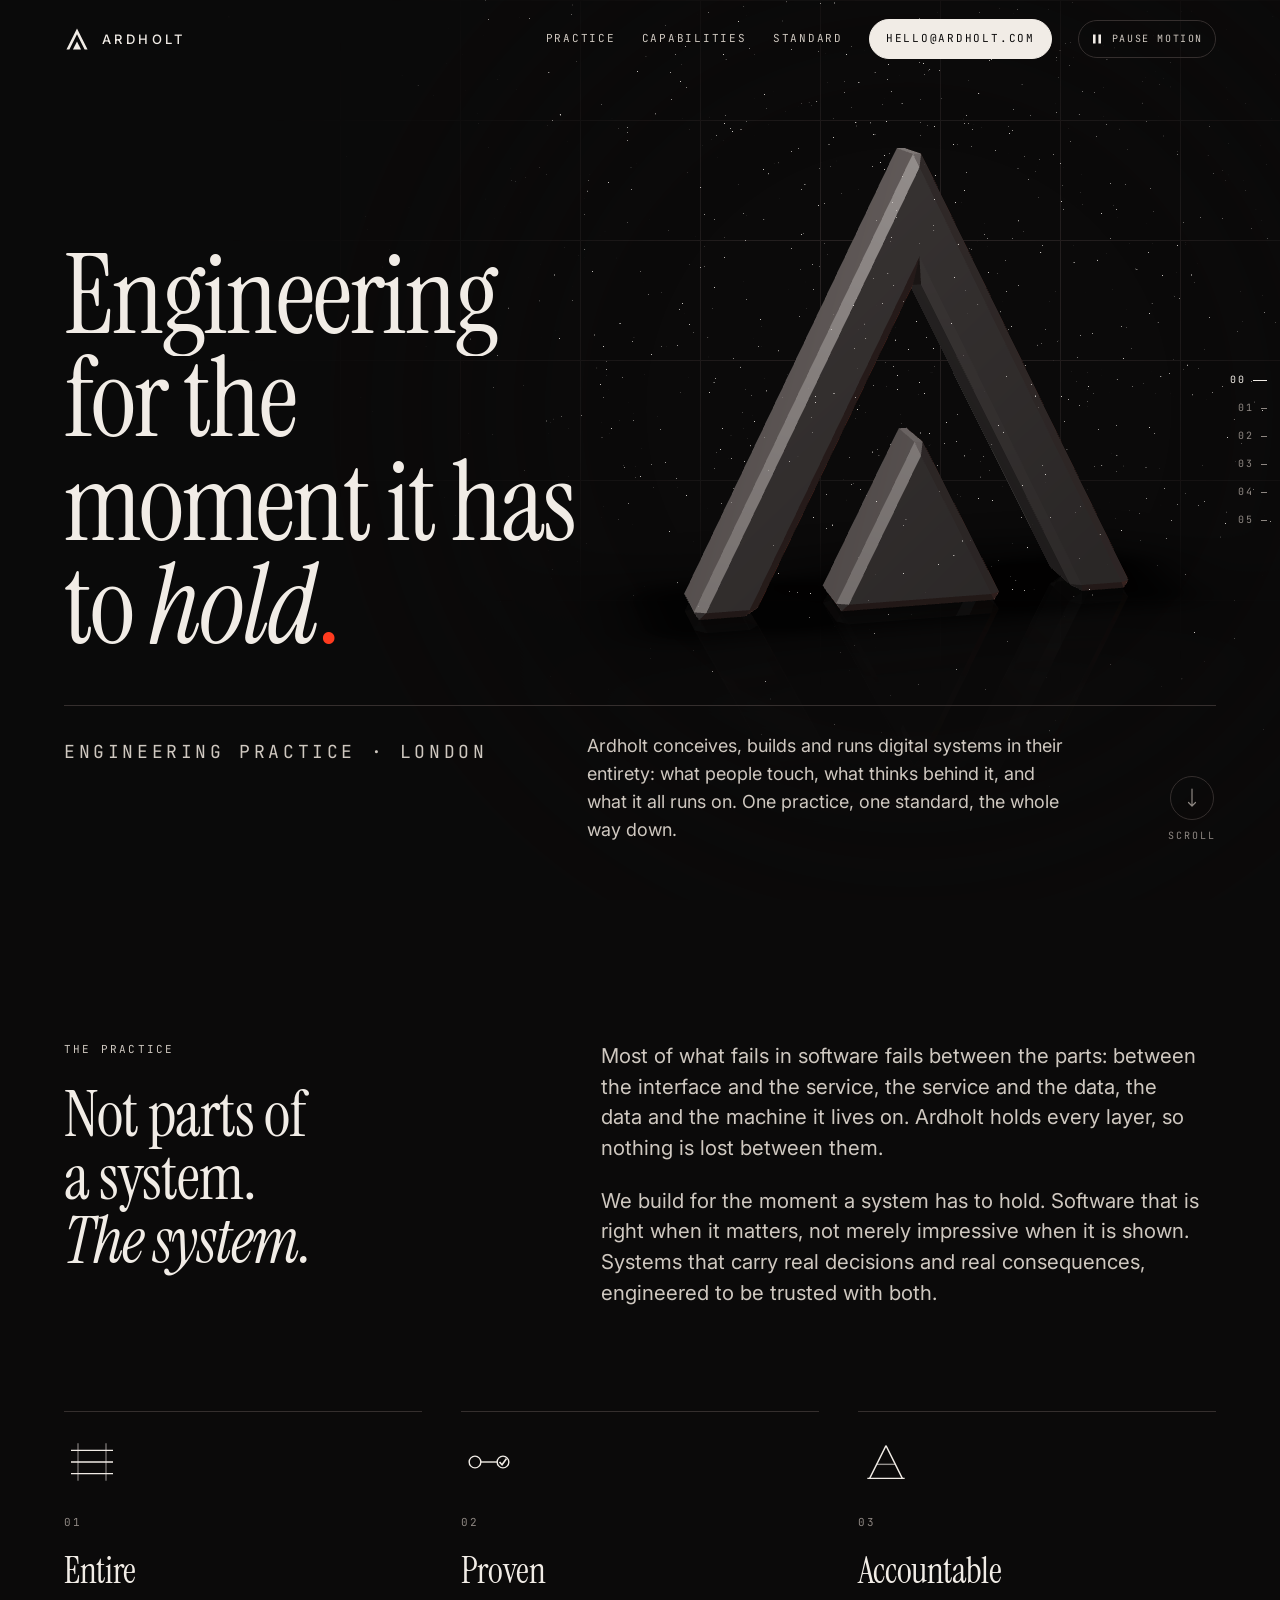
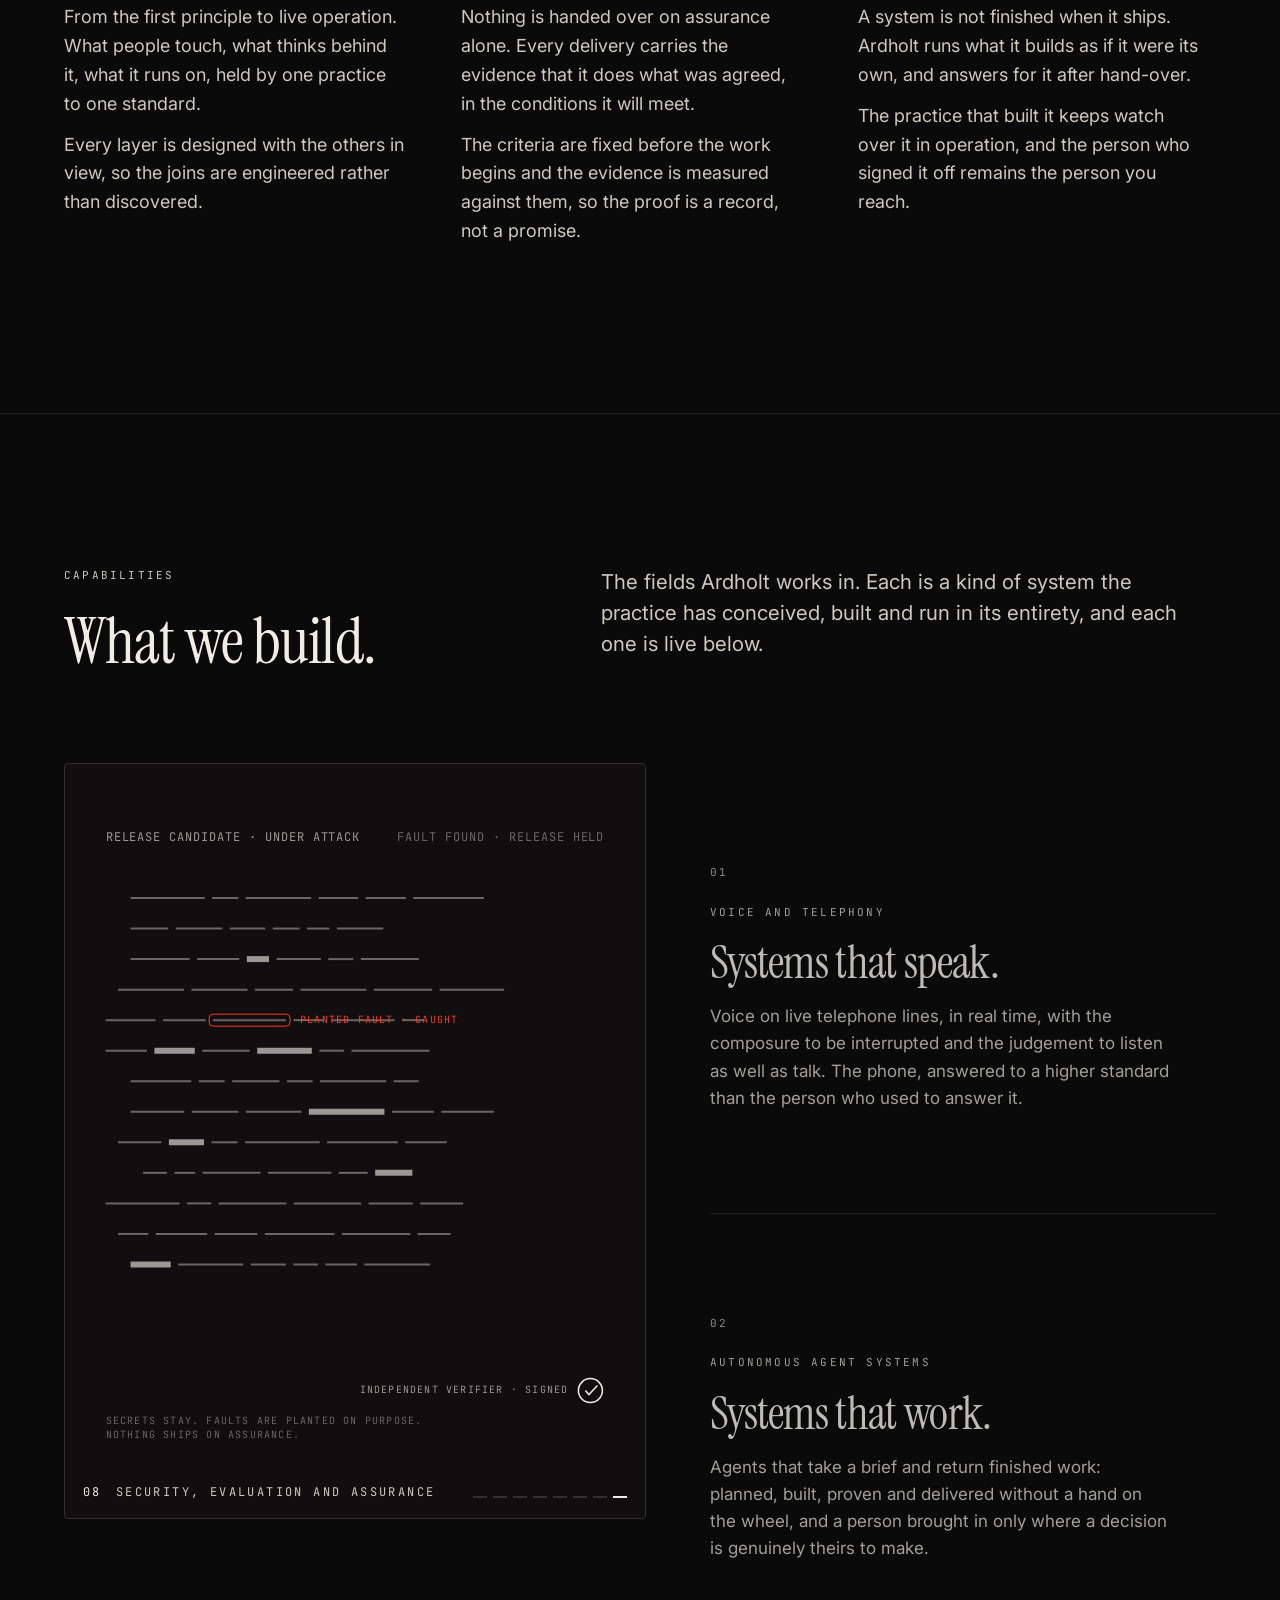
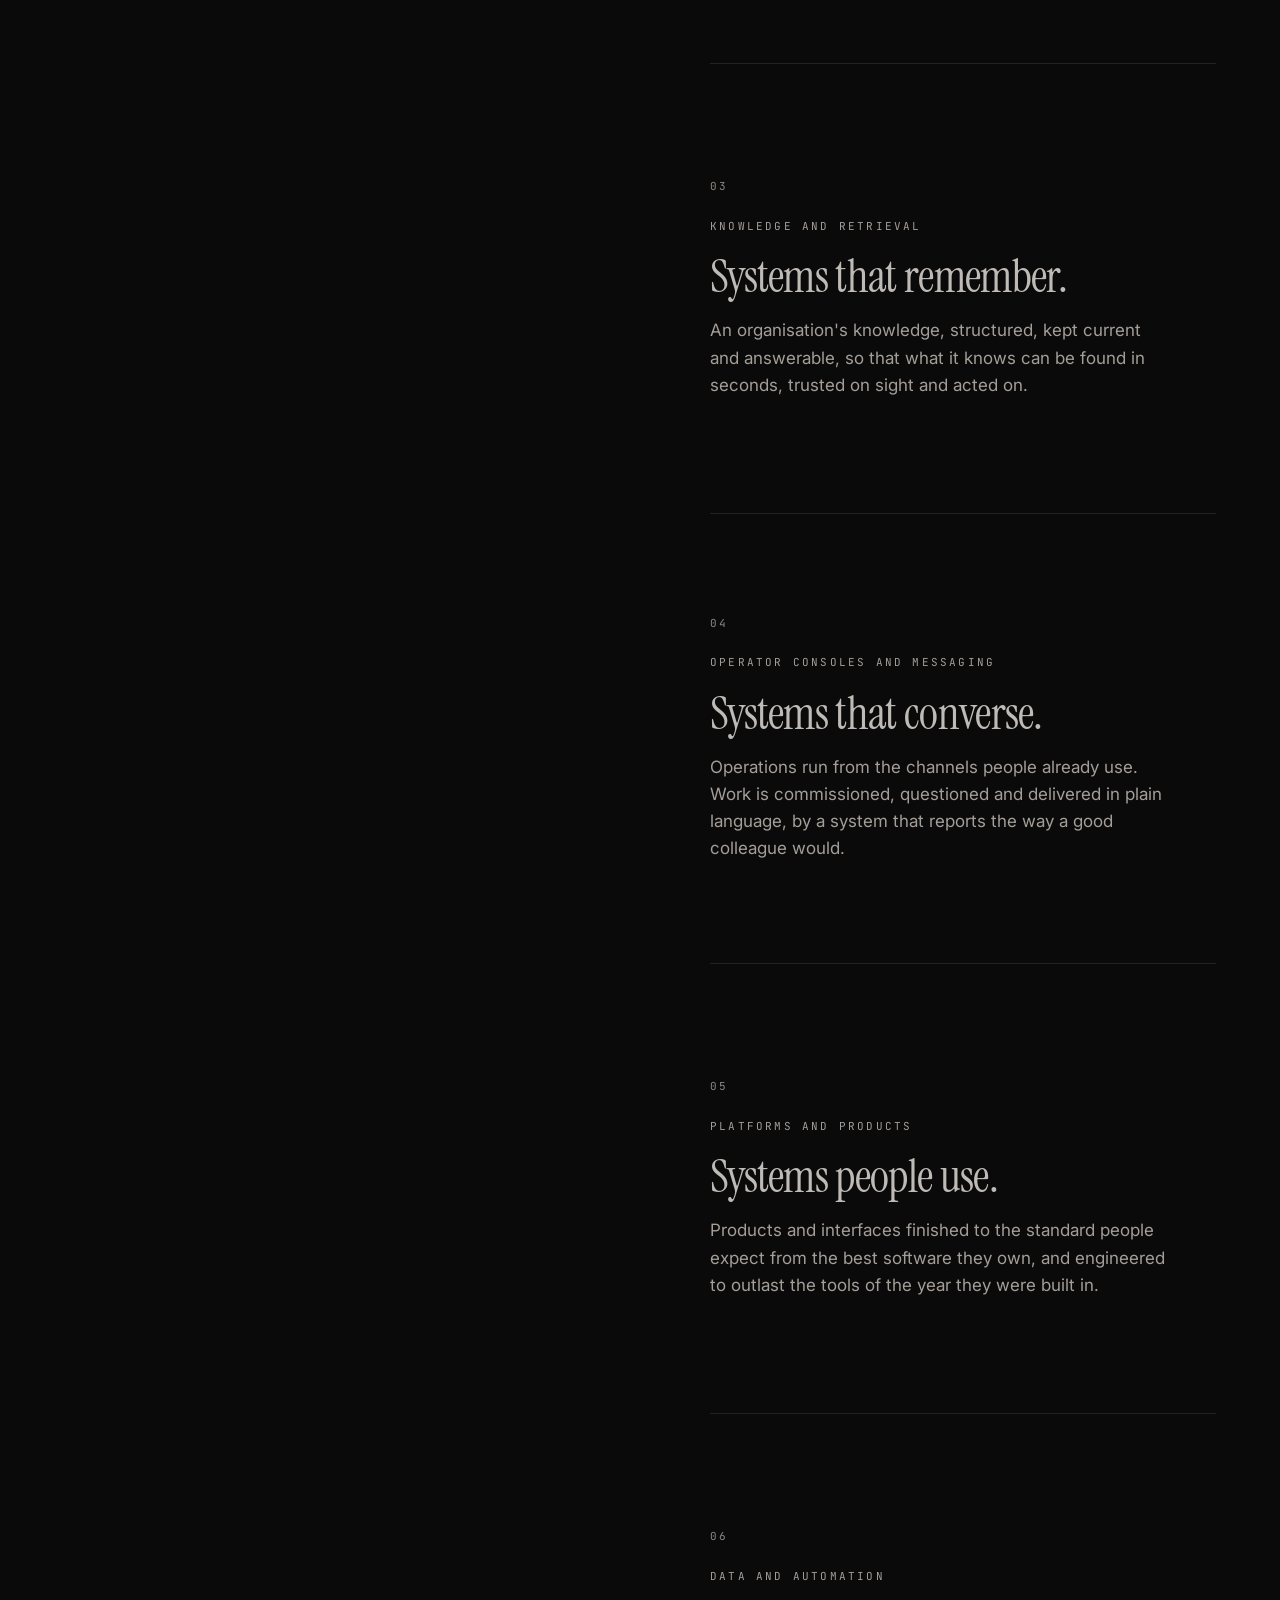
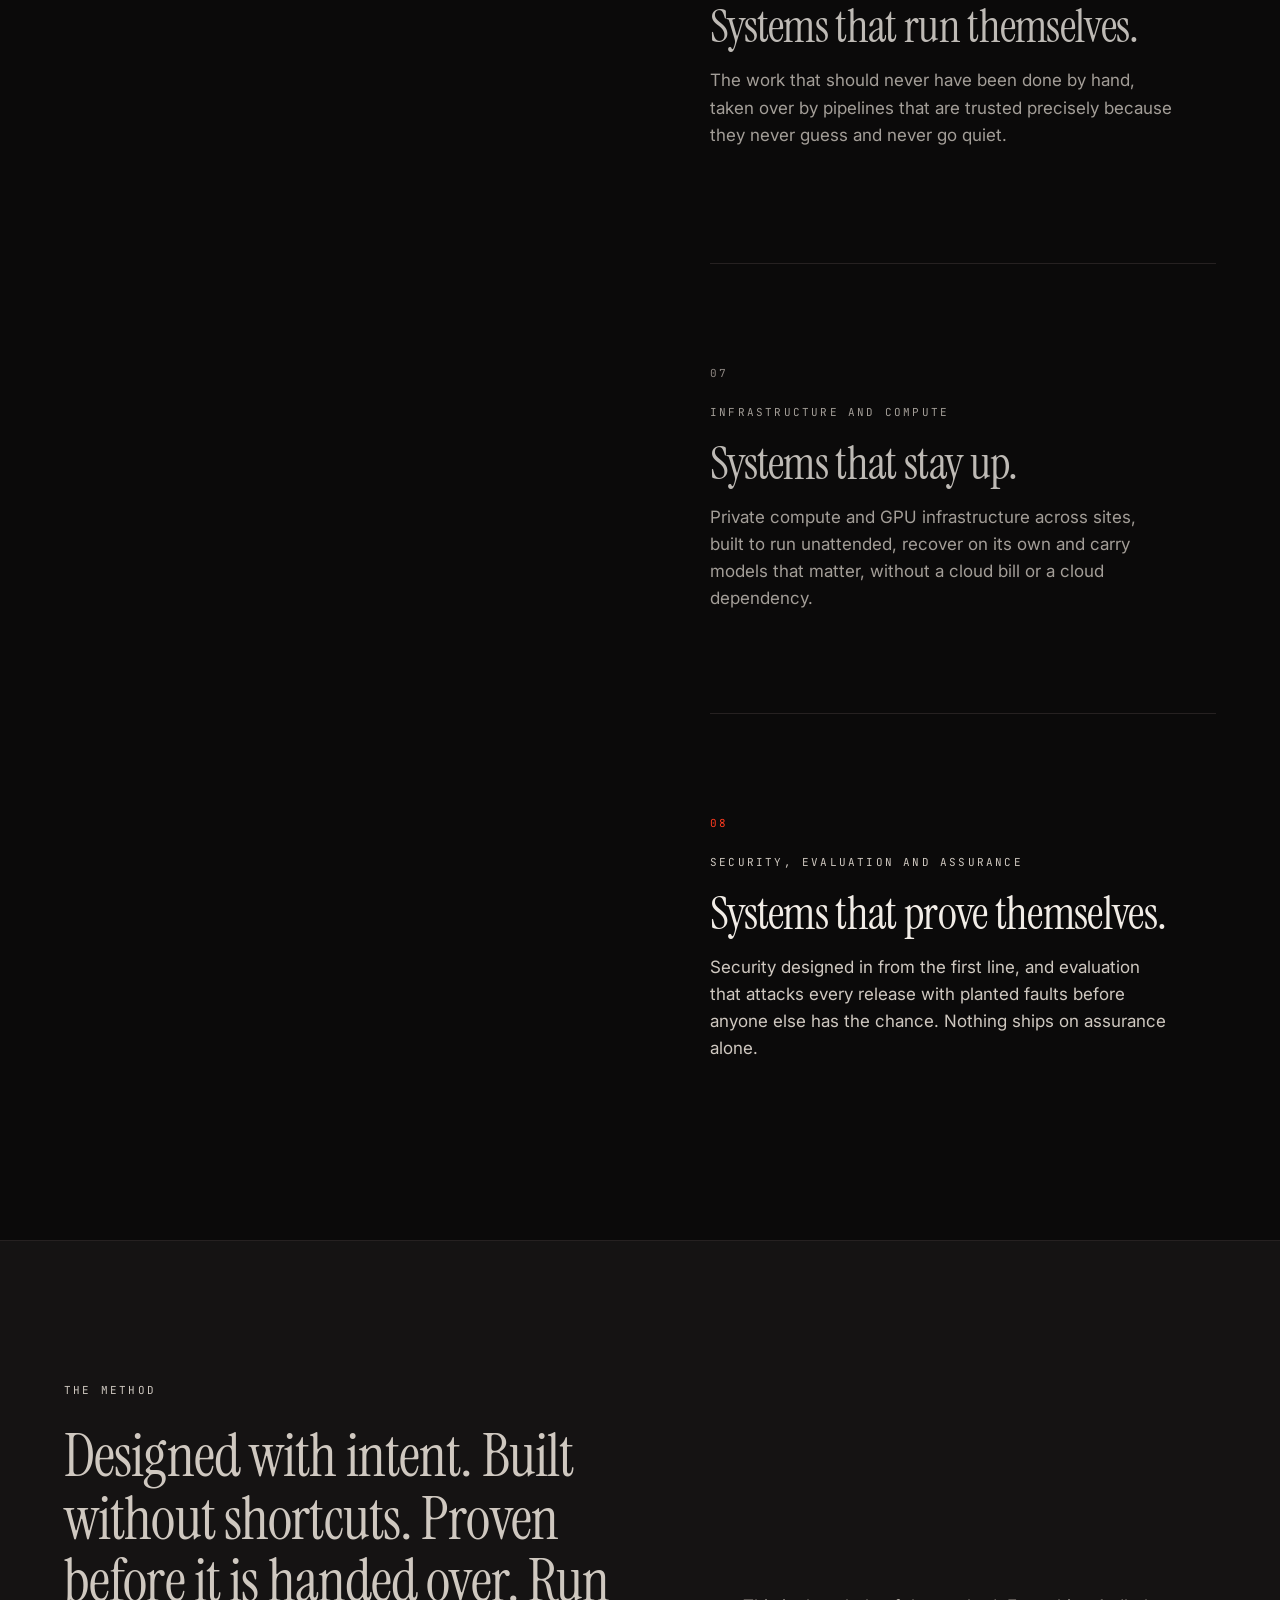
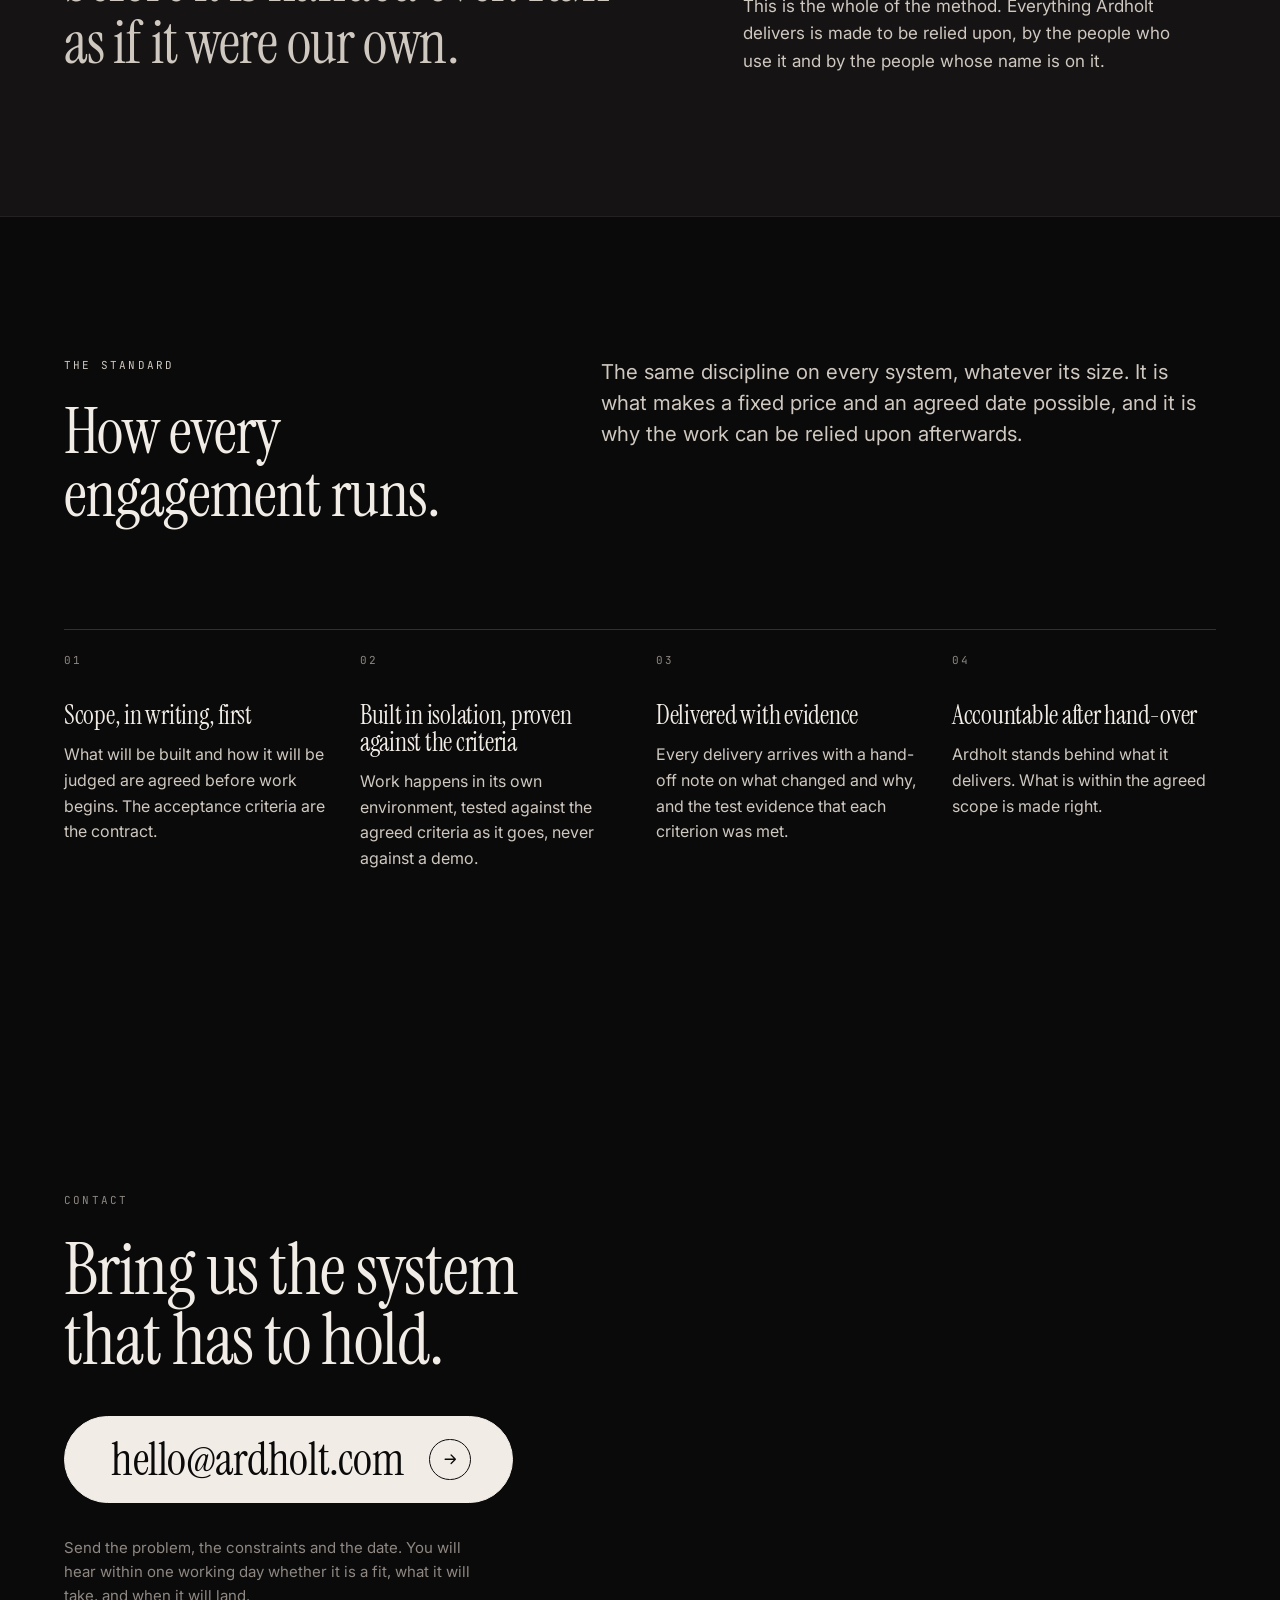
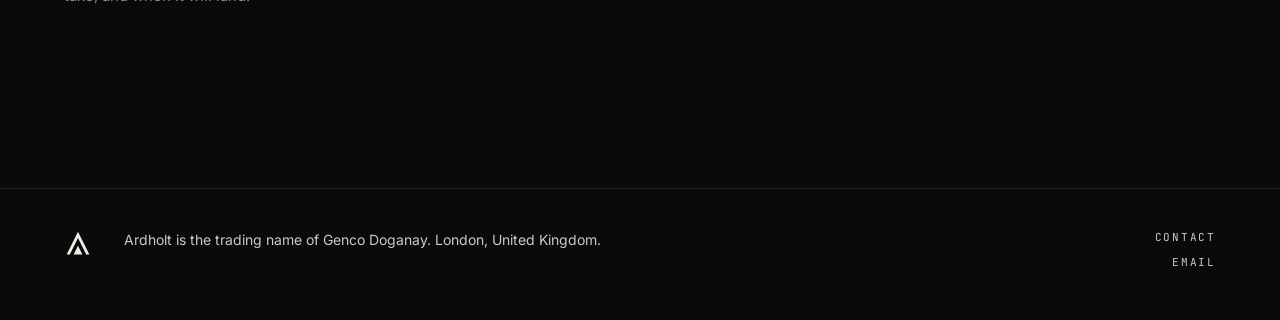
==== commit f09a4287: "Centred scroll cue, lattice blends into the next section, GitHub link withheld, hero material parame" ====
--- a/index.html
+++ b/index.html
@@ -138,7 +138,6 @@
     <svg viewBox="0 0 32 32" fill="currentColor" aria-hidden="true"><path d="M3 29 16 3l13 26h-3.6L16 10.2 6.6 29H3Z"/><path d="M11 29l5-10 5 10H11Z"/></svg>
     <div>
       <p>Ardholt is the trading name of Genco Doganay. London, United Kingdom.</p>
-      <p>Ardholt plans, drafts and tests its work with an automated engineering system of its own. Every delivery is reviewed, verified and signed off by its founder.</p>
     </div>
     <div class="links">
       <a href="contact/">Contact</a>
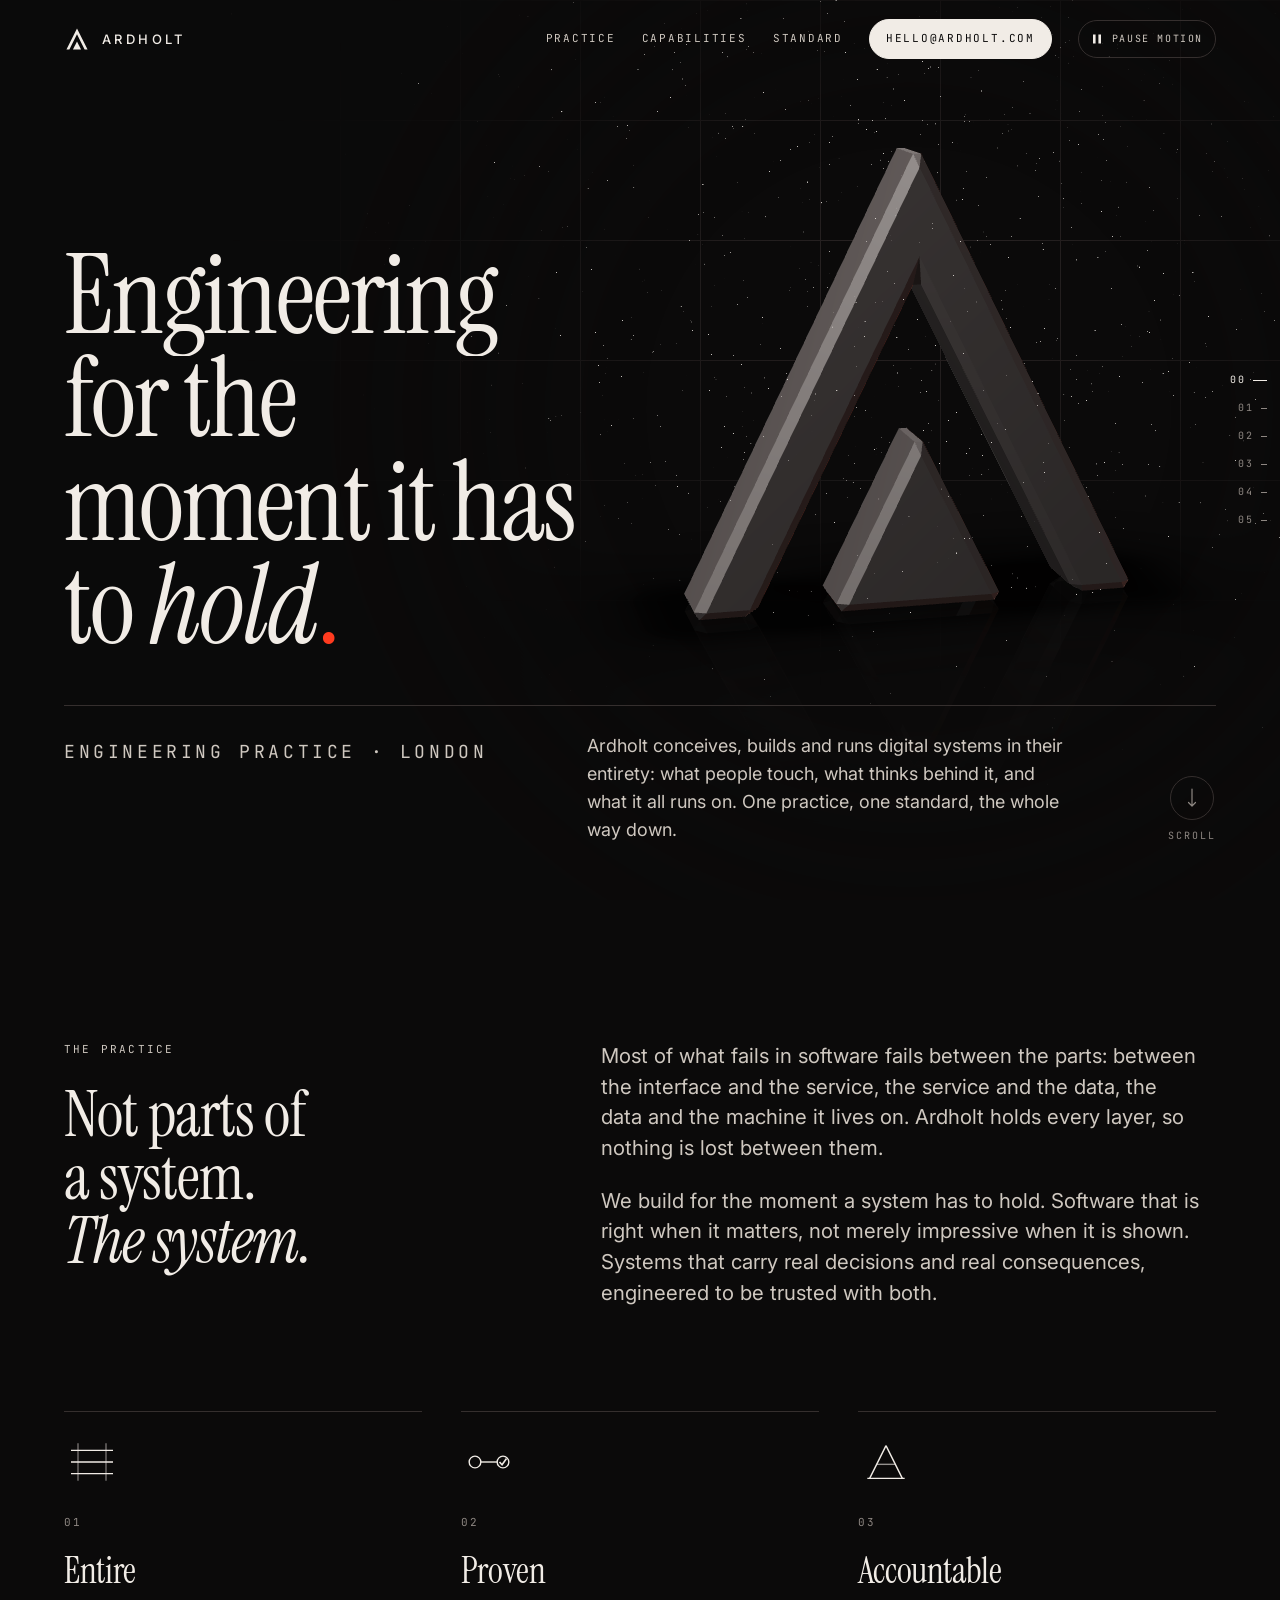
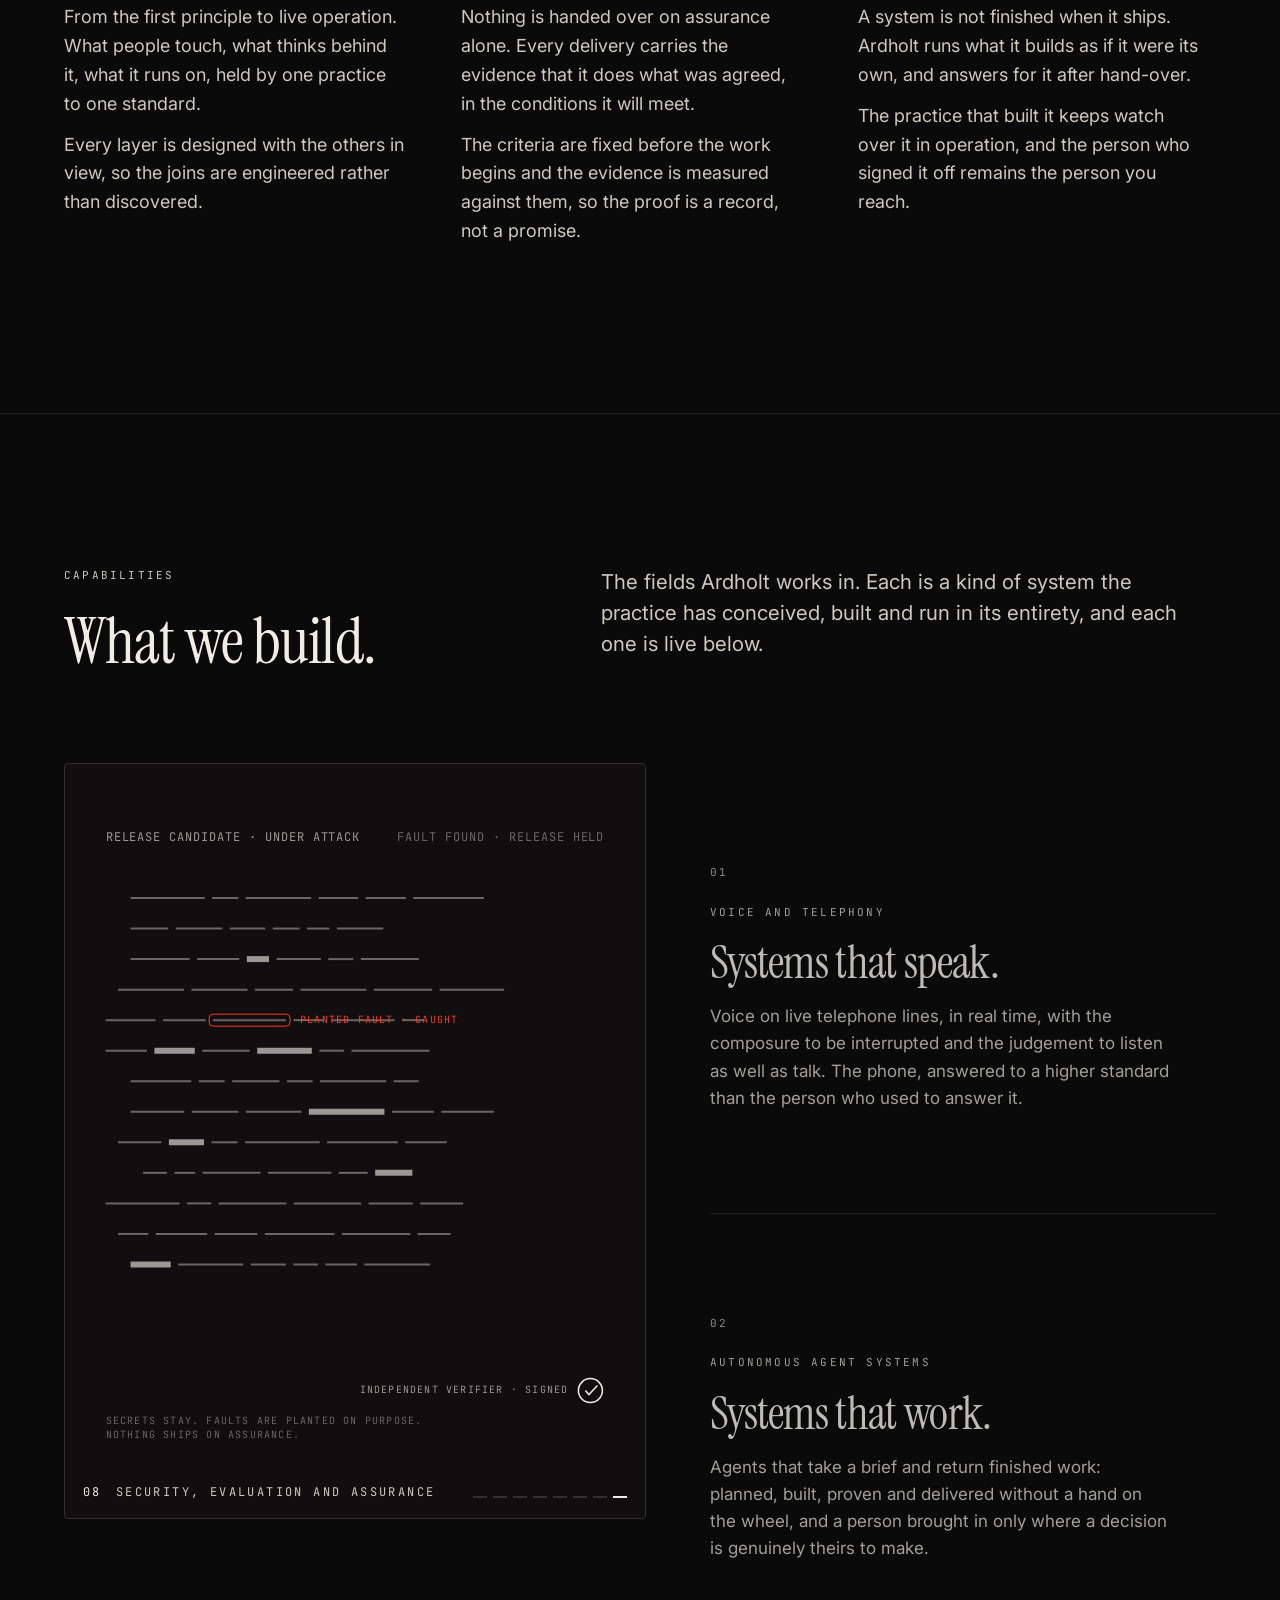
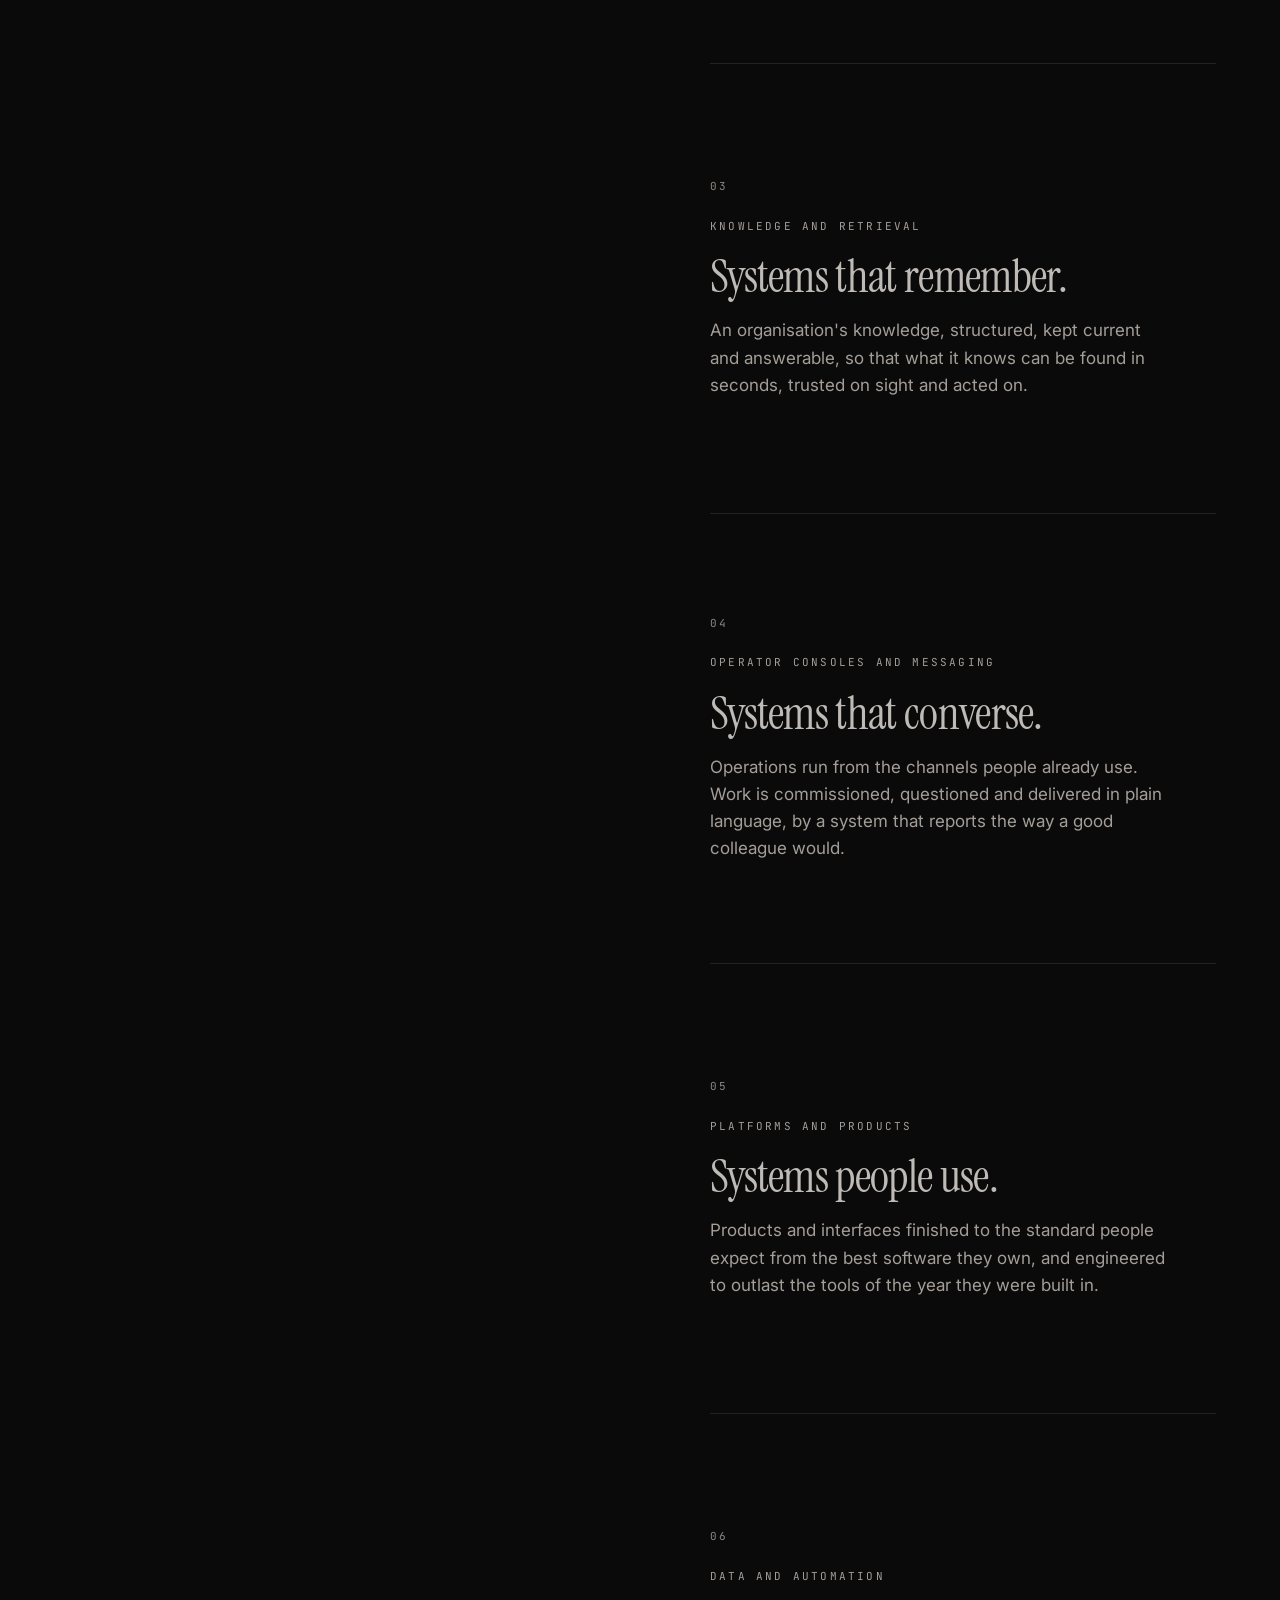
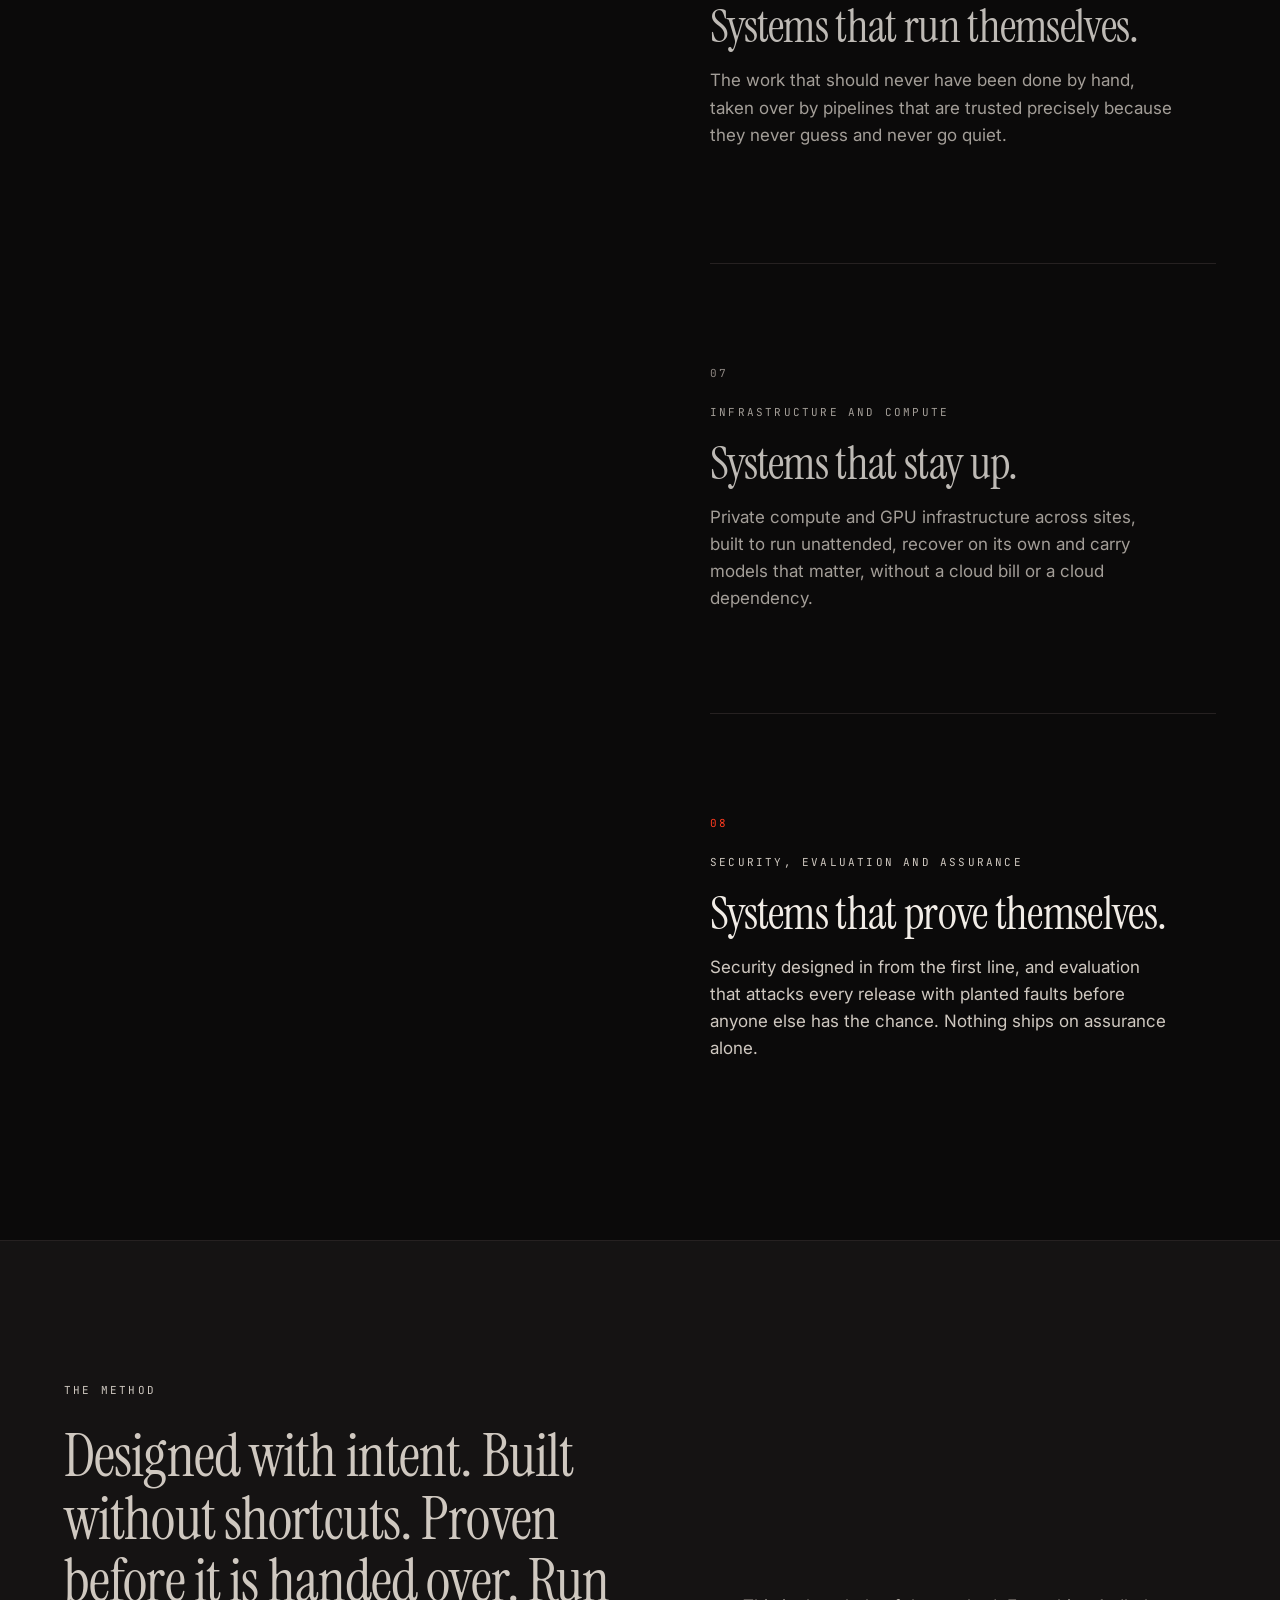
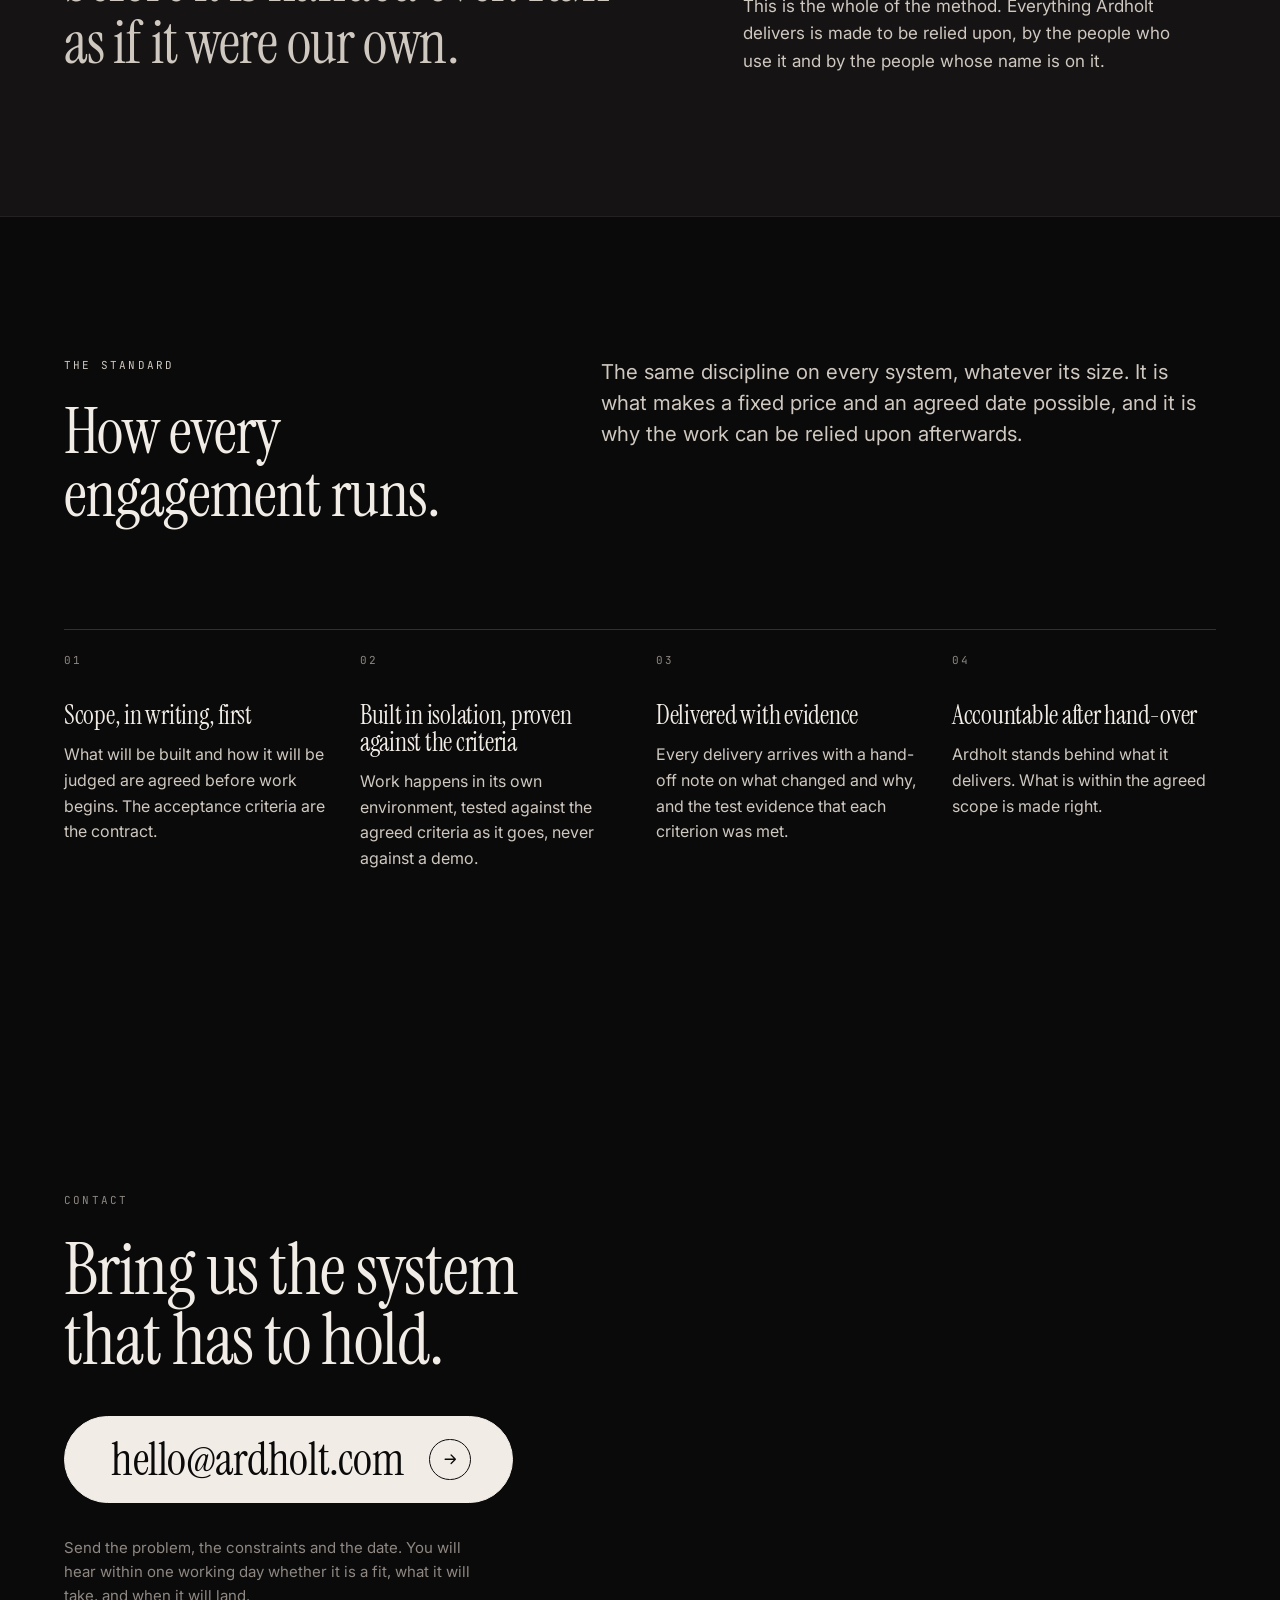
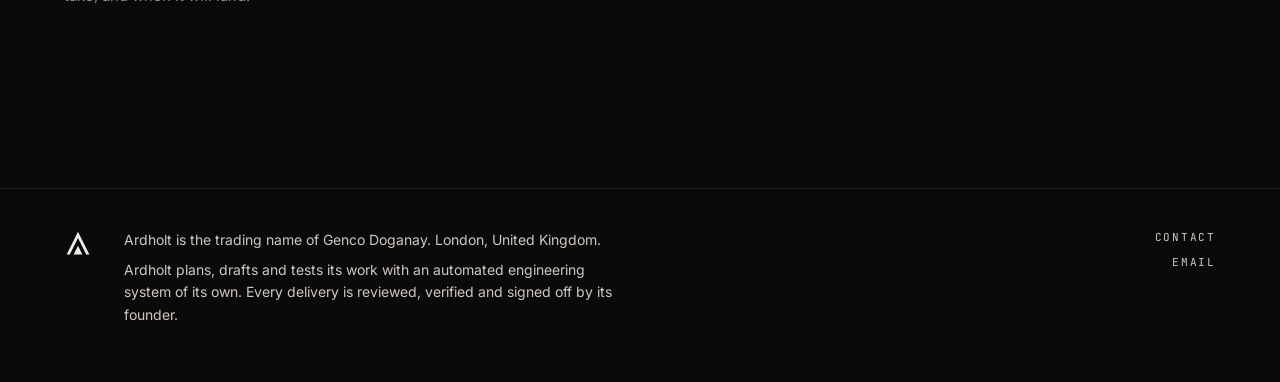
==== commit 6bd4a6c5: "Favicon F1 with PNG and touch-icon fallbacks" ====
--- a/index.html
+++ b/index.html
@@ -12,6 +12,8 @@
 <meta property="og:image" content="https://ardholt.com/assets/og.png">
 <meta name="theme-color" content="#0b0a0a">
 <link rel="icon" href="assets/favicon.svg" type="image/svg+xml">
+<link rel="icon" href="assets/favicon-32.png" sizes="32x32" type="image/png">
+<link rel="apple-touch-icon" href="assets/apple-touch-icon.png">
 <link rel="preconnect" href="https://fonts.googleapis.com">
 <link rel="preconnect" href="https://fonts.gstatic.com" crossorigin>
 <link rel="stylesheet" href="https://fonts.googleapis.com/css2?family=Instrument+Serif:ital@0;1&family=Inter:wght@400;500&family=JetBrains+Mono:wght@400&display=swap">
@@ -138,6 +140,7 @@
     <svg viewBox="0 0 32 32" fill="currentColor" aria-hidden="true"><path d="M3 29 16 3l13 26h-3.6L16 10.2 6.6 29H3Z"/><path d="M11 29l5-10 5 10H11Z"/></svg>
     <div>
       <p>Ardholt is the trading name of Genco Doganay. London, United Kingdom.</p>
+      <p>Ardholt plans, drafts and tests its work with an automated engineering system of its own. Every delivery is reviewed, verified and signed off by its founder.</p>
     </div>
     <div class="links">
       <a href="contact/">Contact</a>
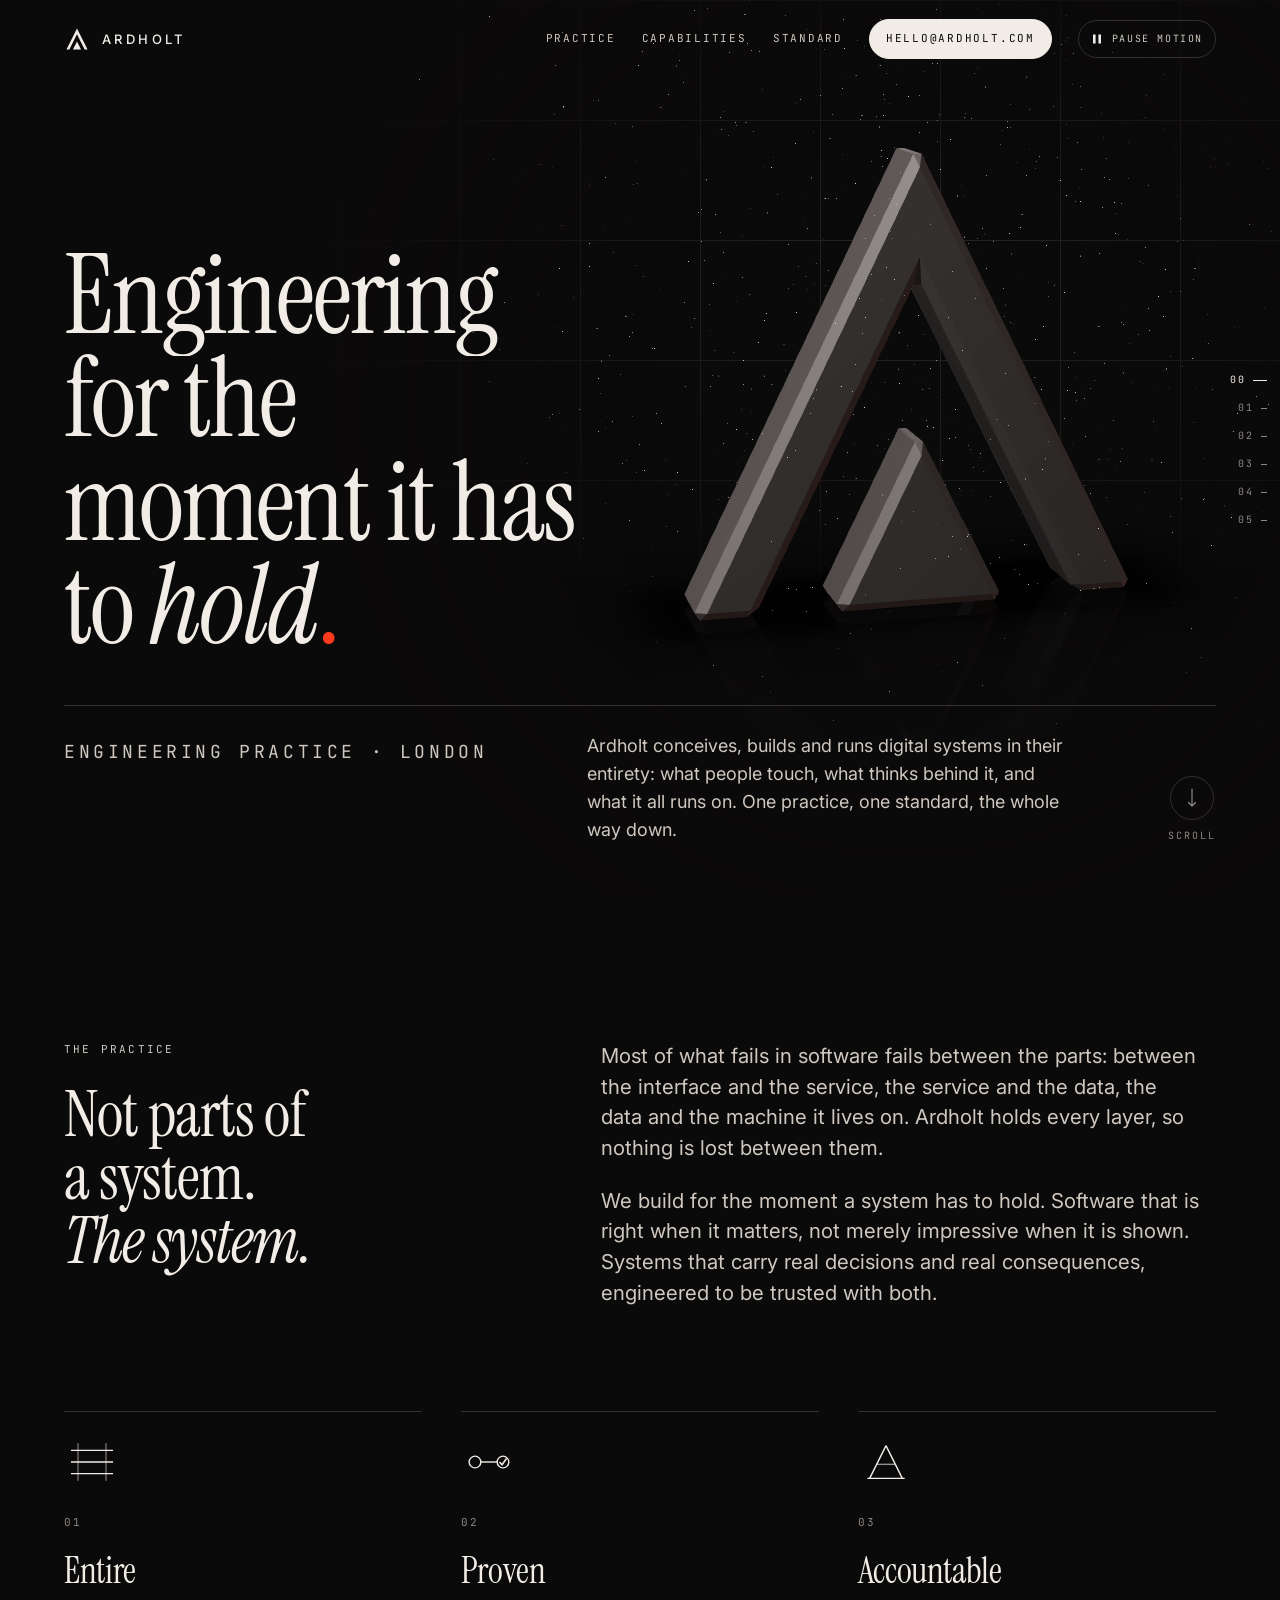
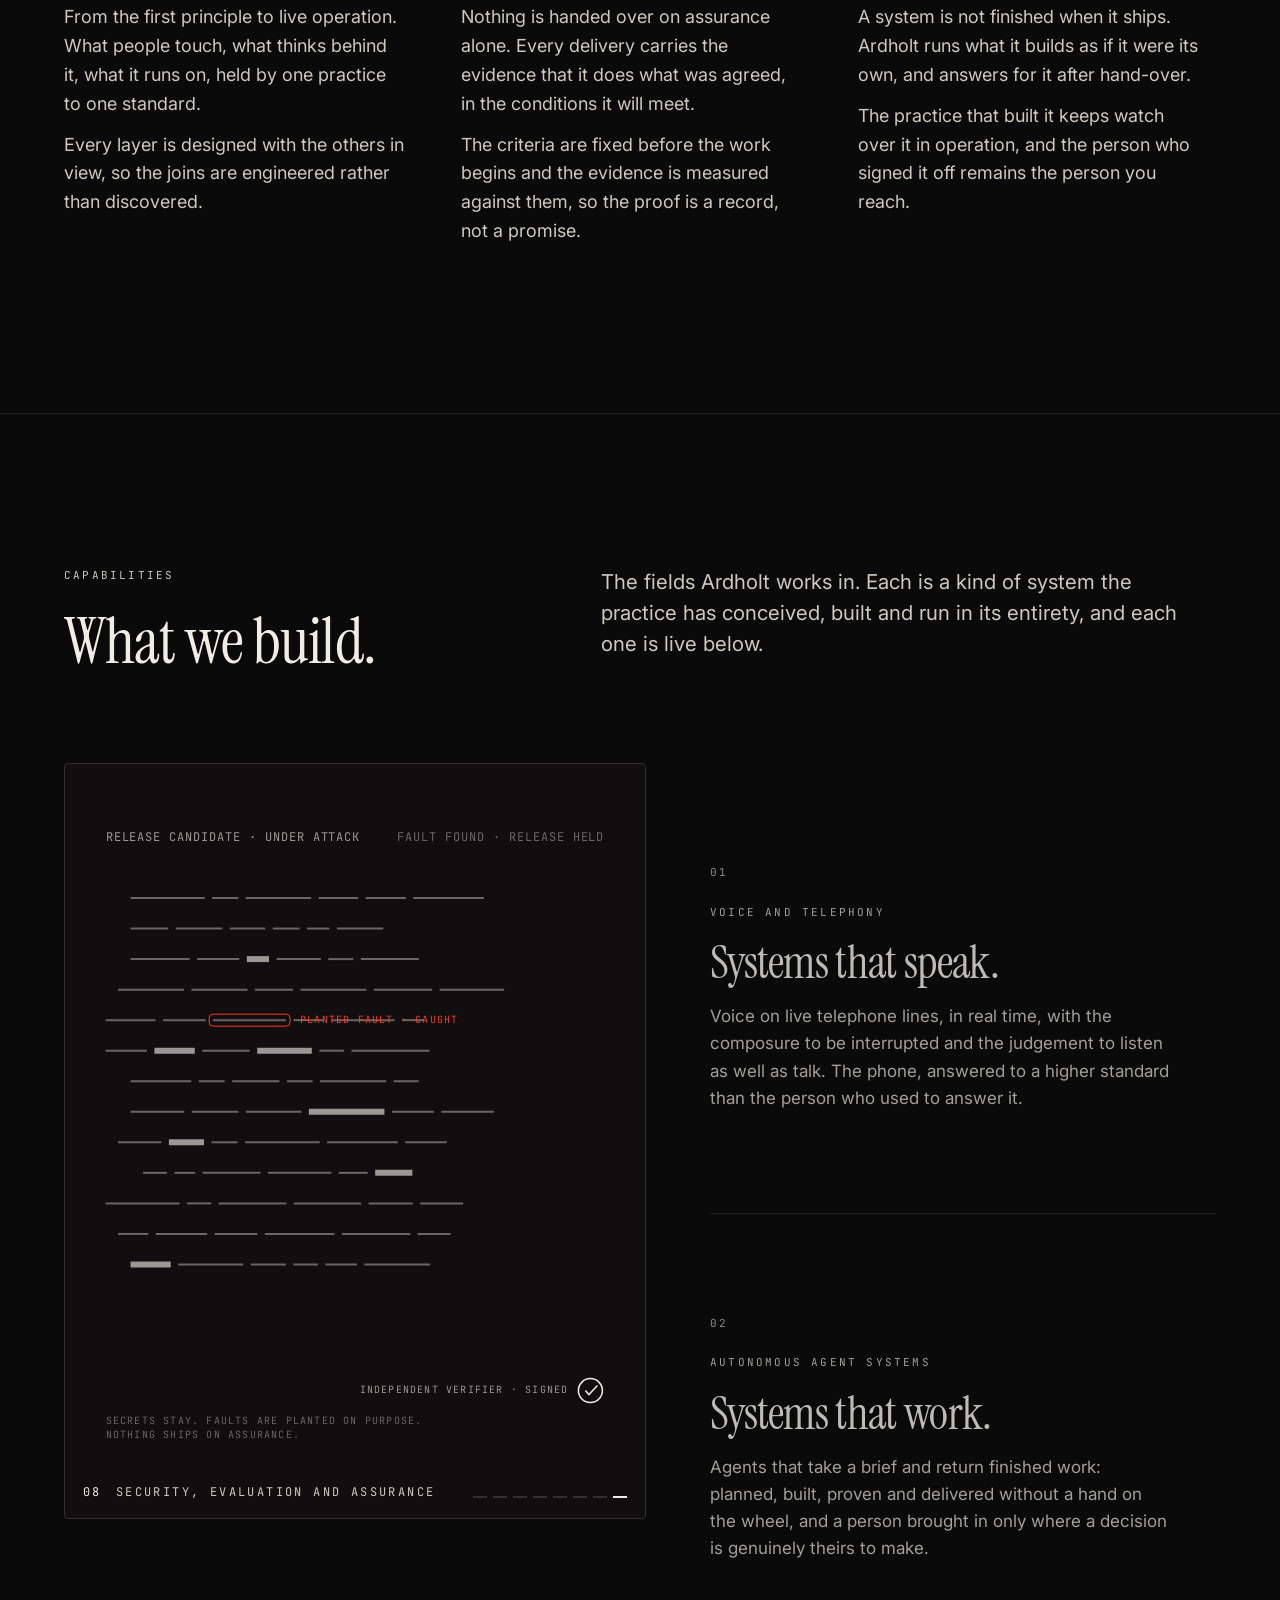
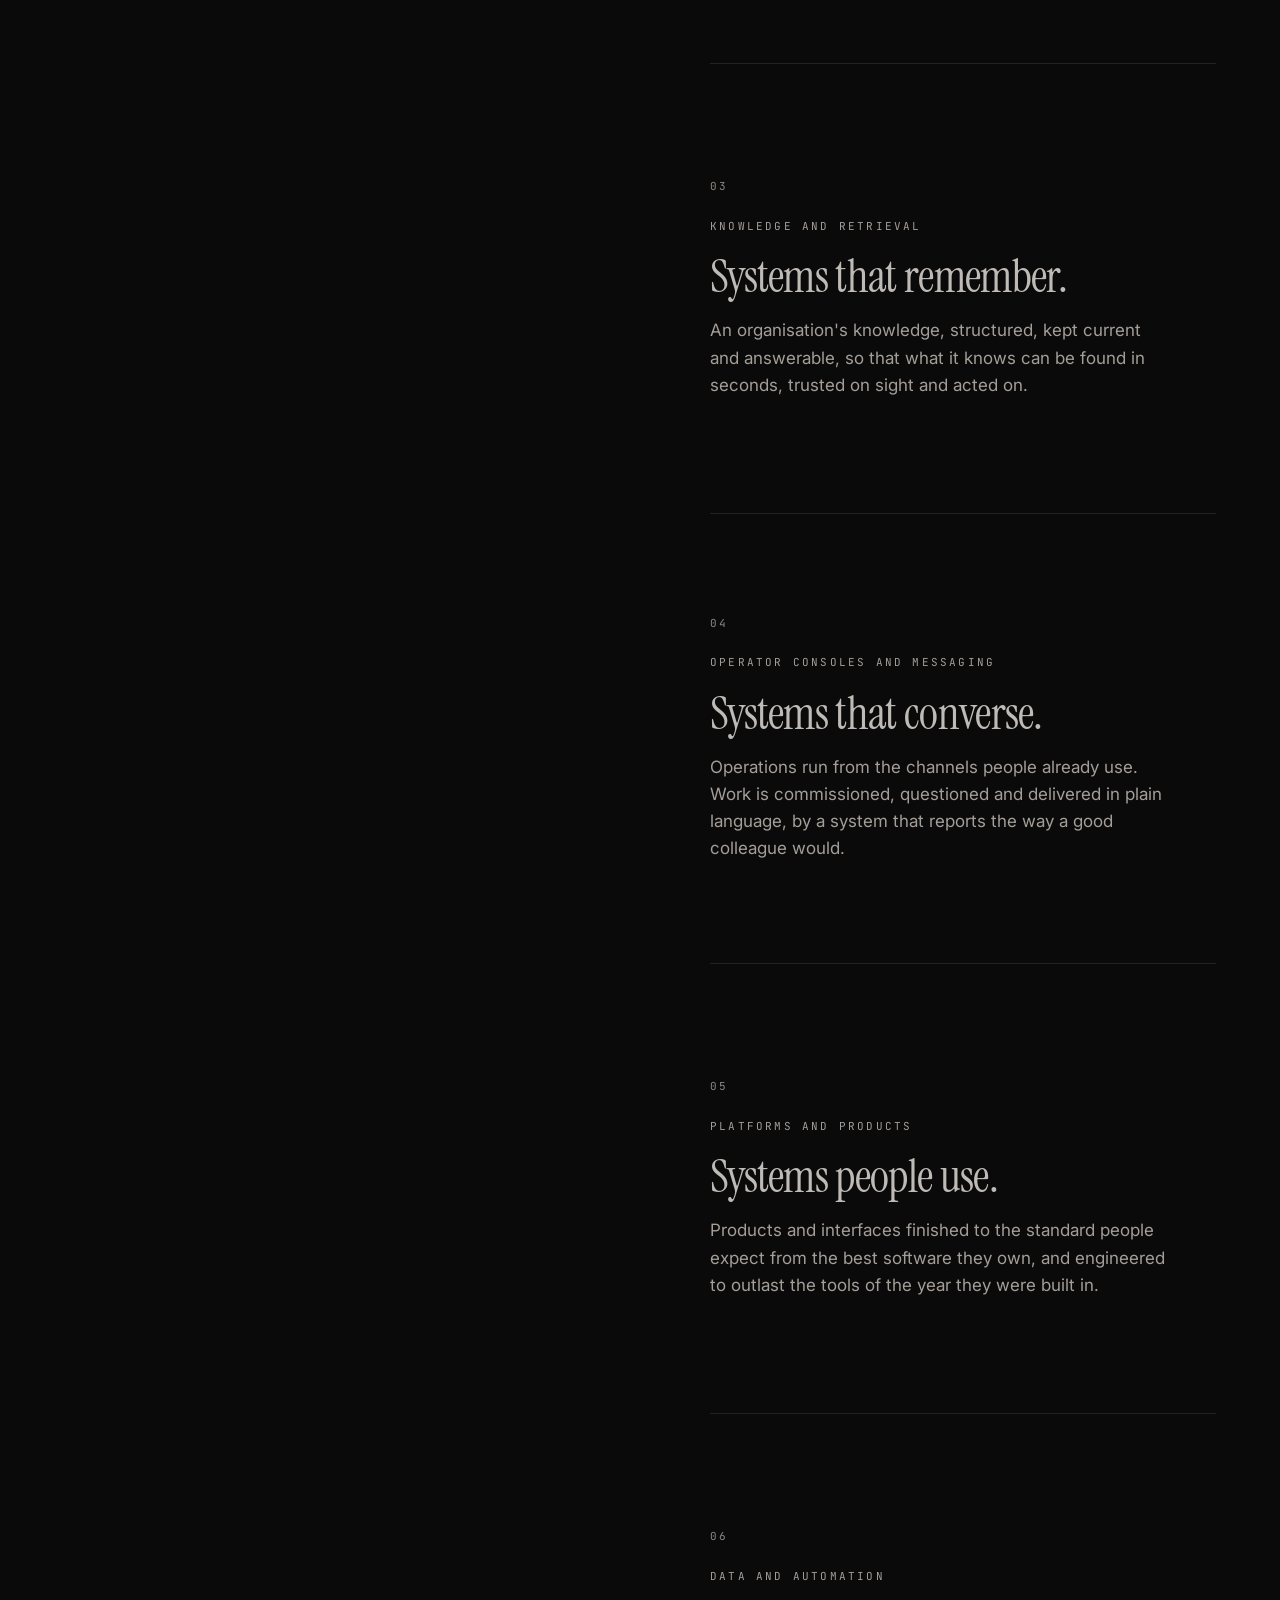
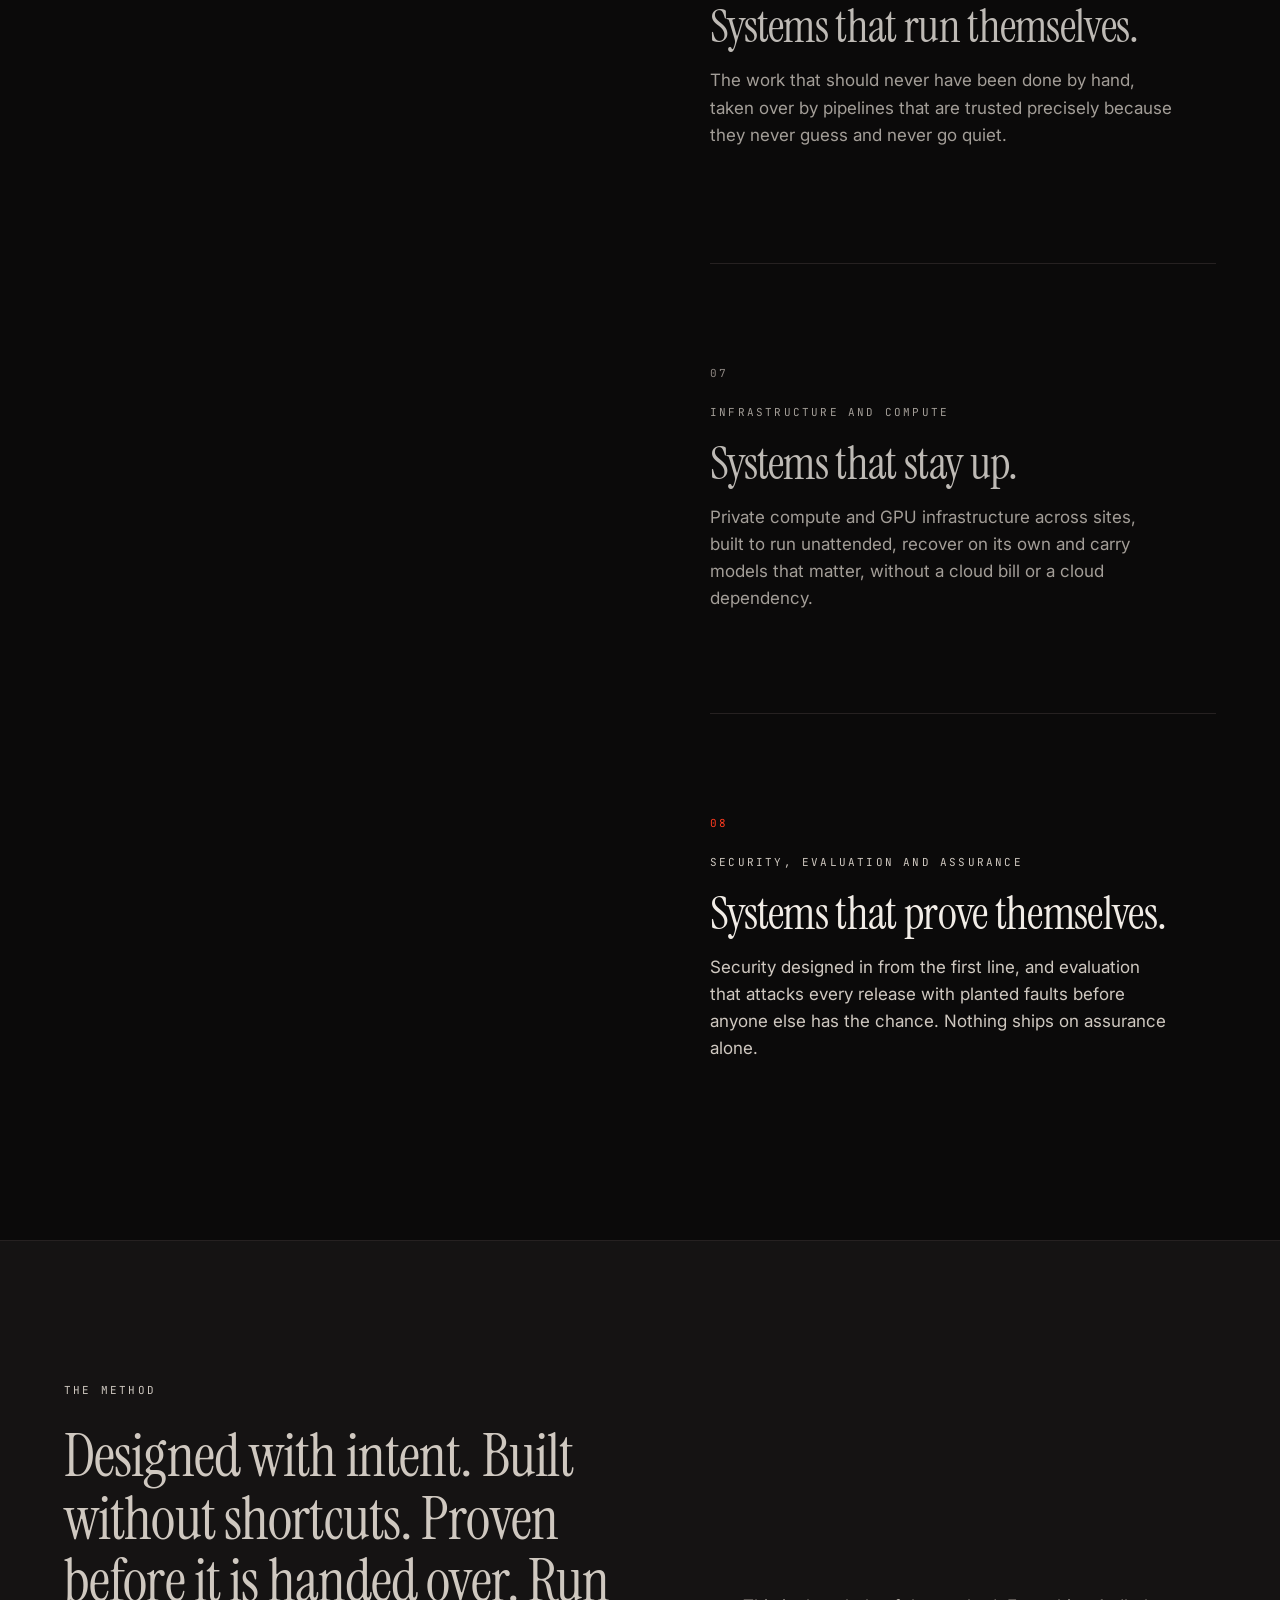
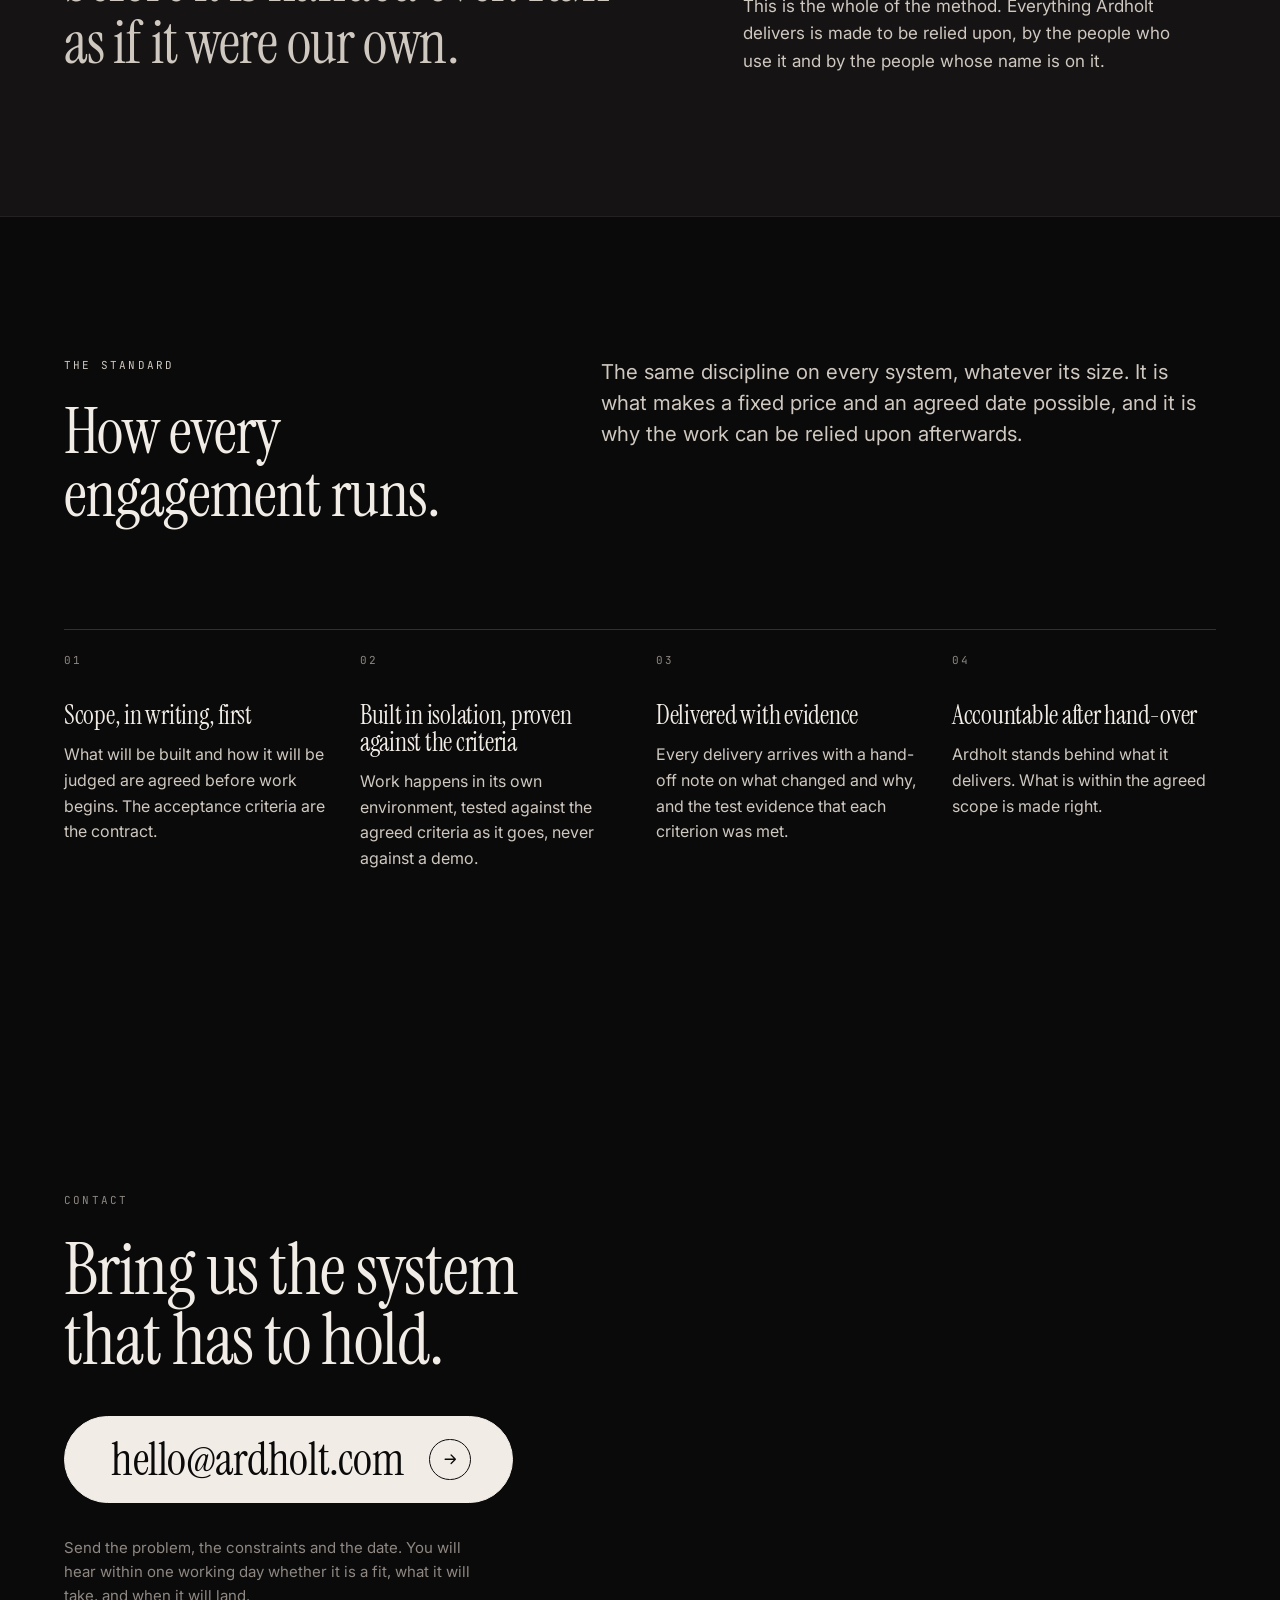
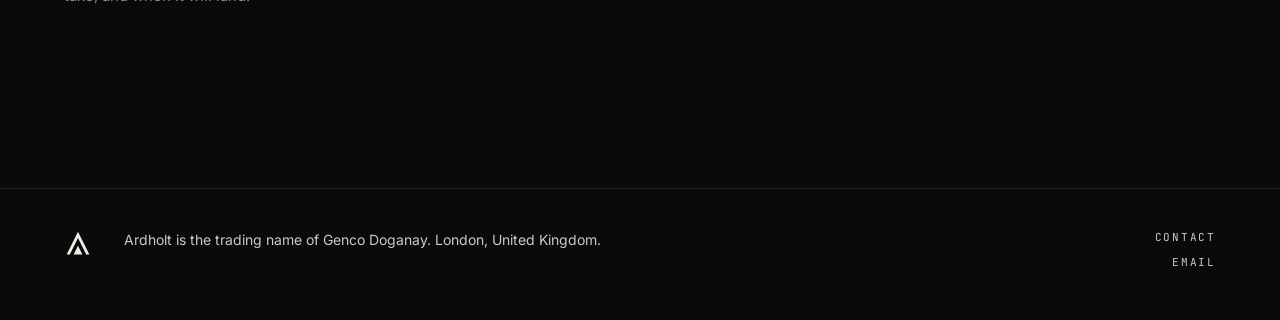
==== commit 8afb7c7f: "Favicon F1 with PNG and touch-icon fallbacks" ====
--- a/index.html
+++ b/index.html
@@ -140,7 +140,6 @@
     <svg viewBox="0 0 32 32" fill="currentColor" aria-hidden="true"><path d="M3 29 16 3l13 26h-3.6L16 10.2 6.6 29H3Z"/><path d="M11 29l5-10 5 10H11Z"/></svg>
     <div>
       <p>Ardholt is the trading name of Genco Doganay. London, United Kingdom.</p>
-      <p>Ardholt plans, drafts and tests its work with an automated engineering system of its own. Every delivery is reviewed, verified and signed off by its founder.</p>
     </div>
     <div class="links">
       <a href="contact/">Contact</a>
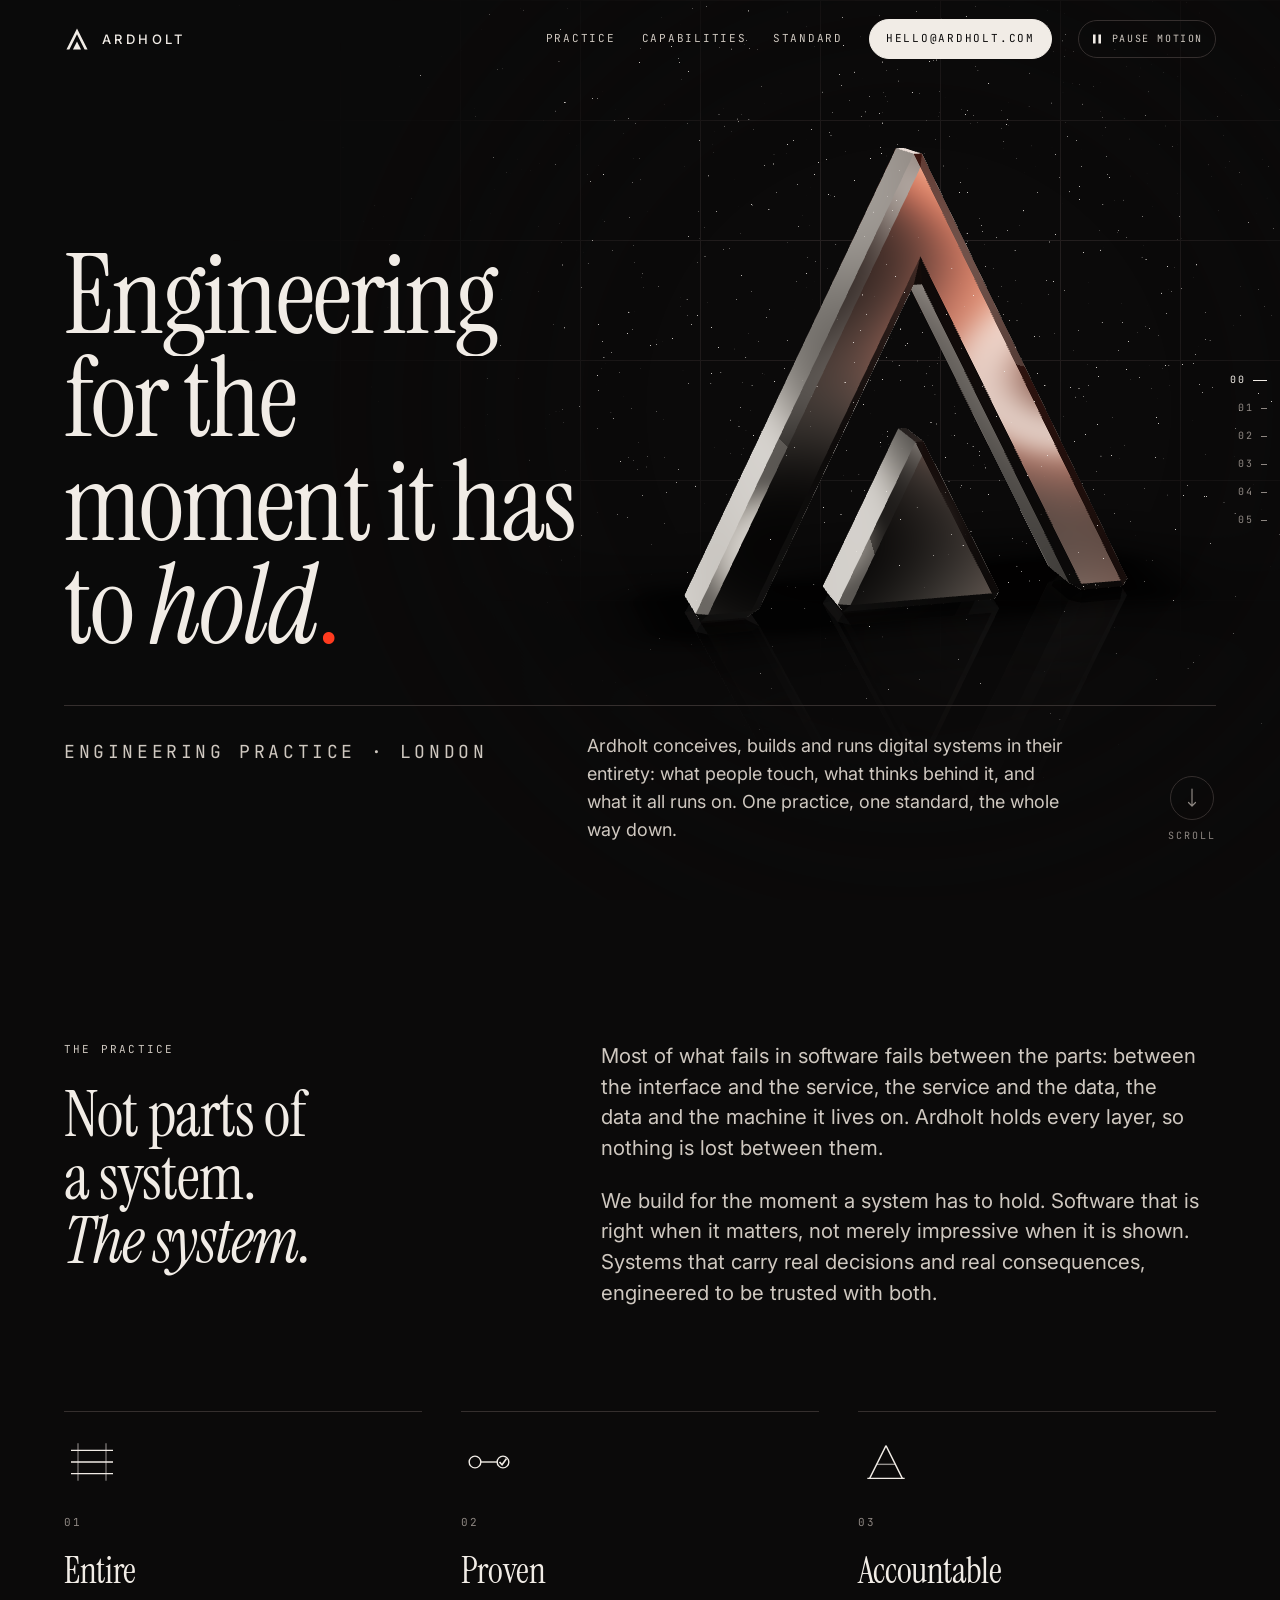
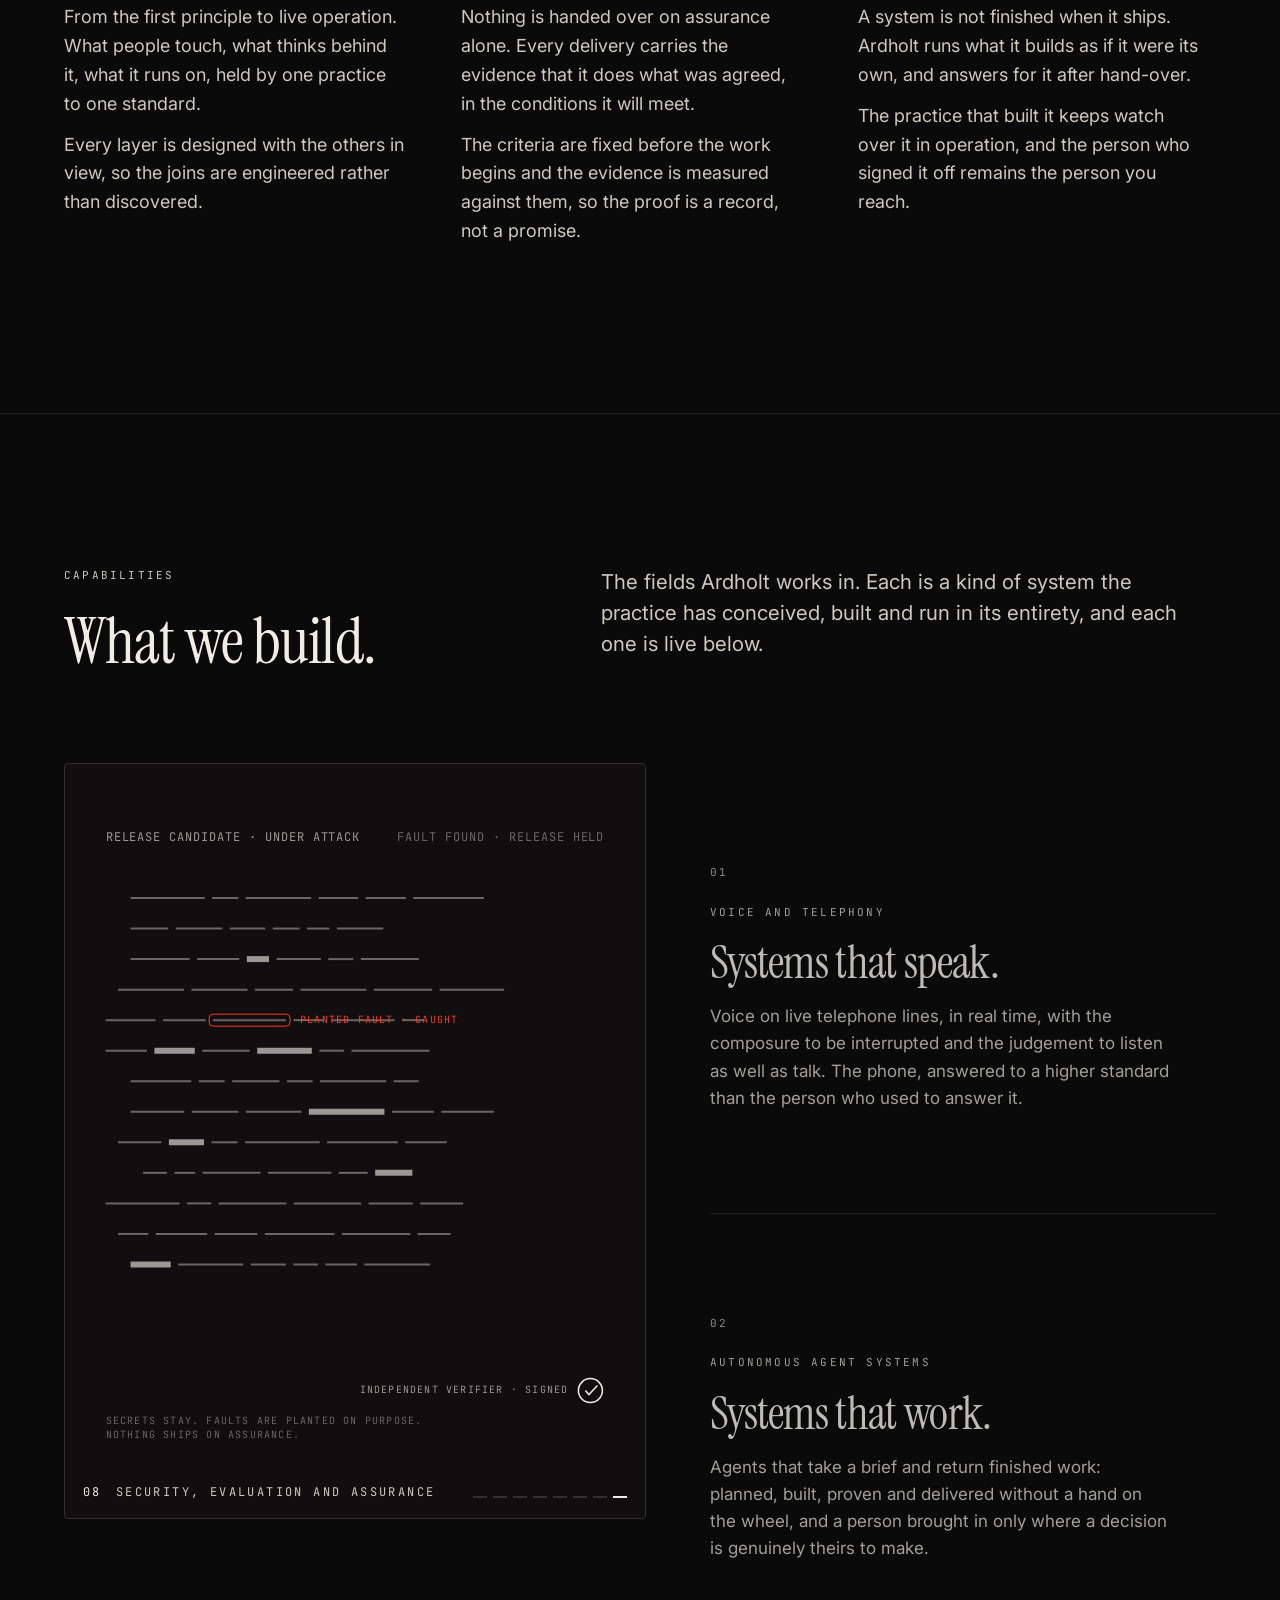
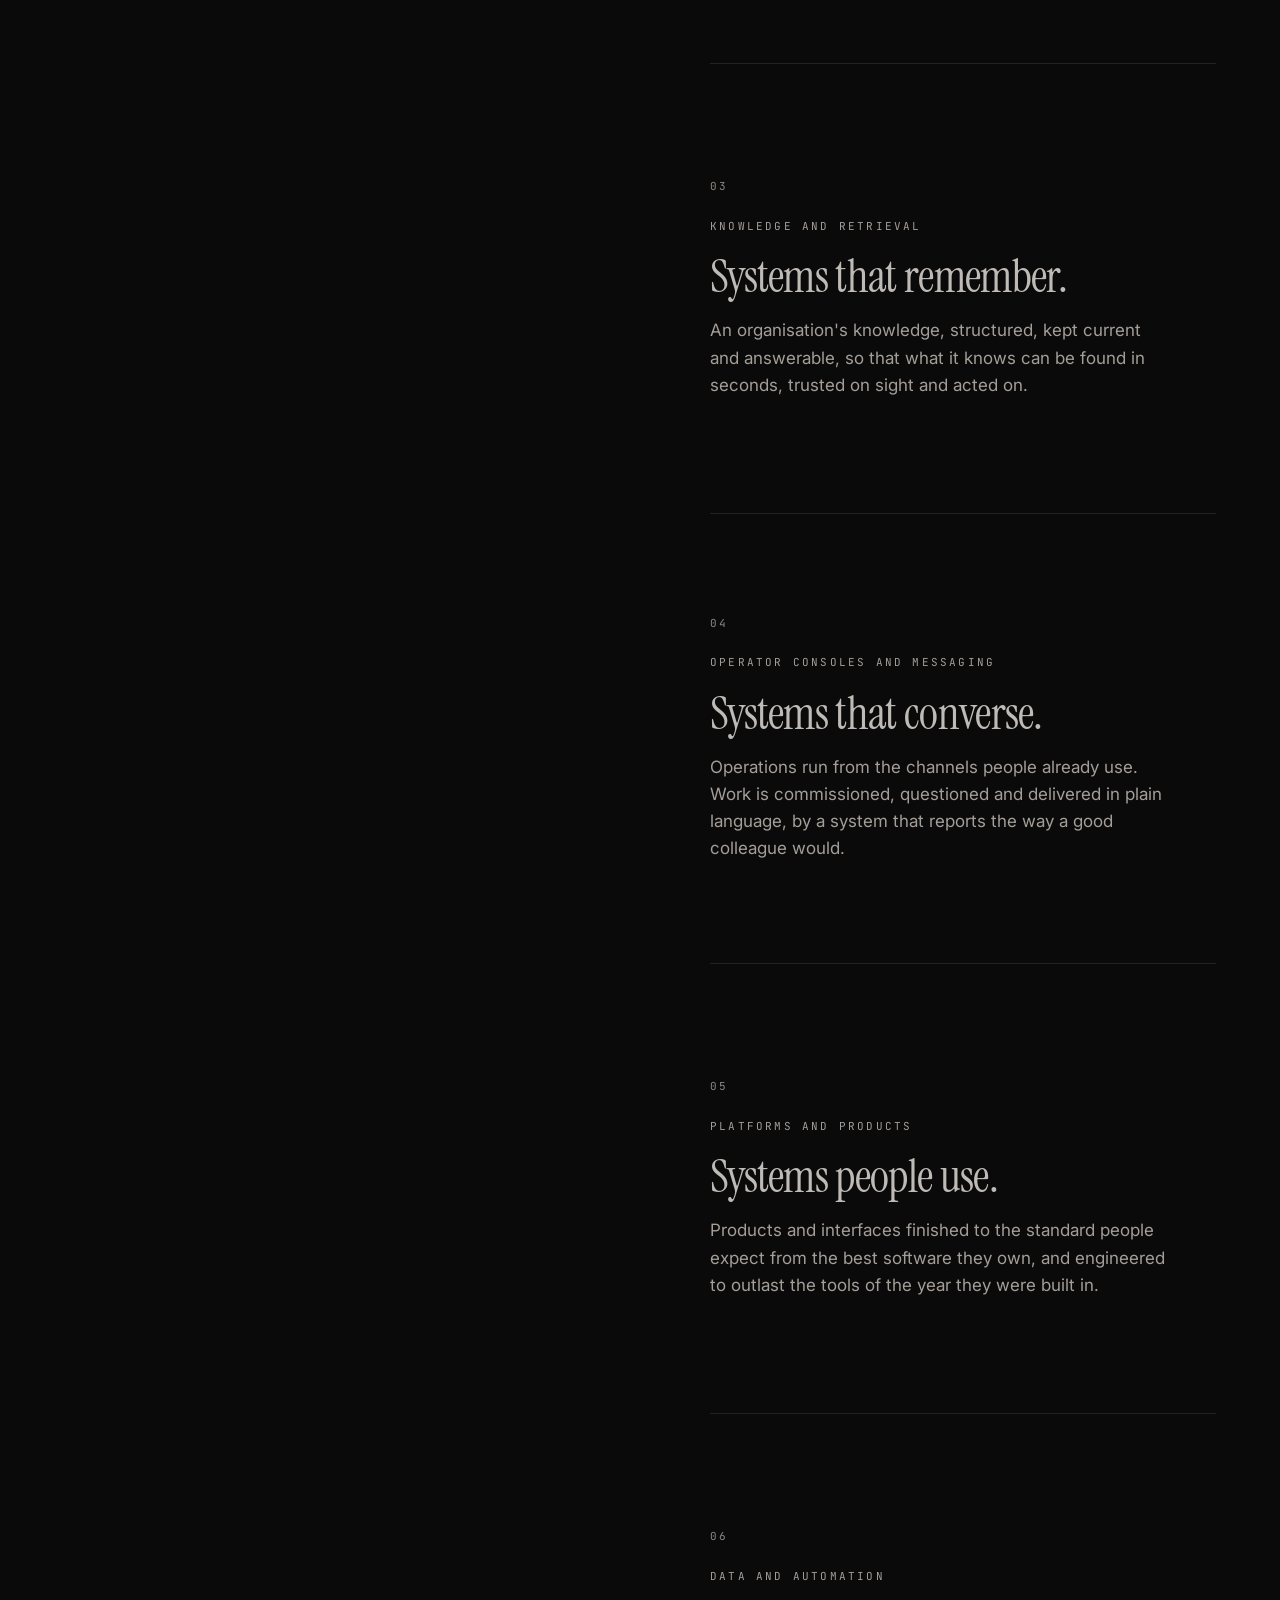
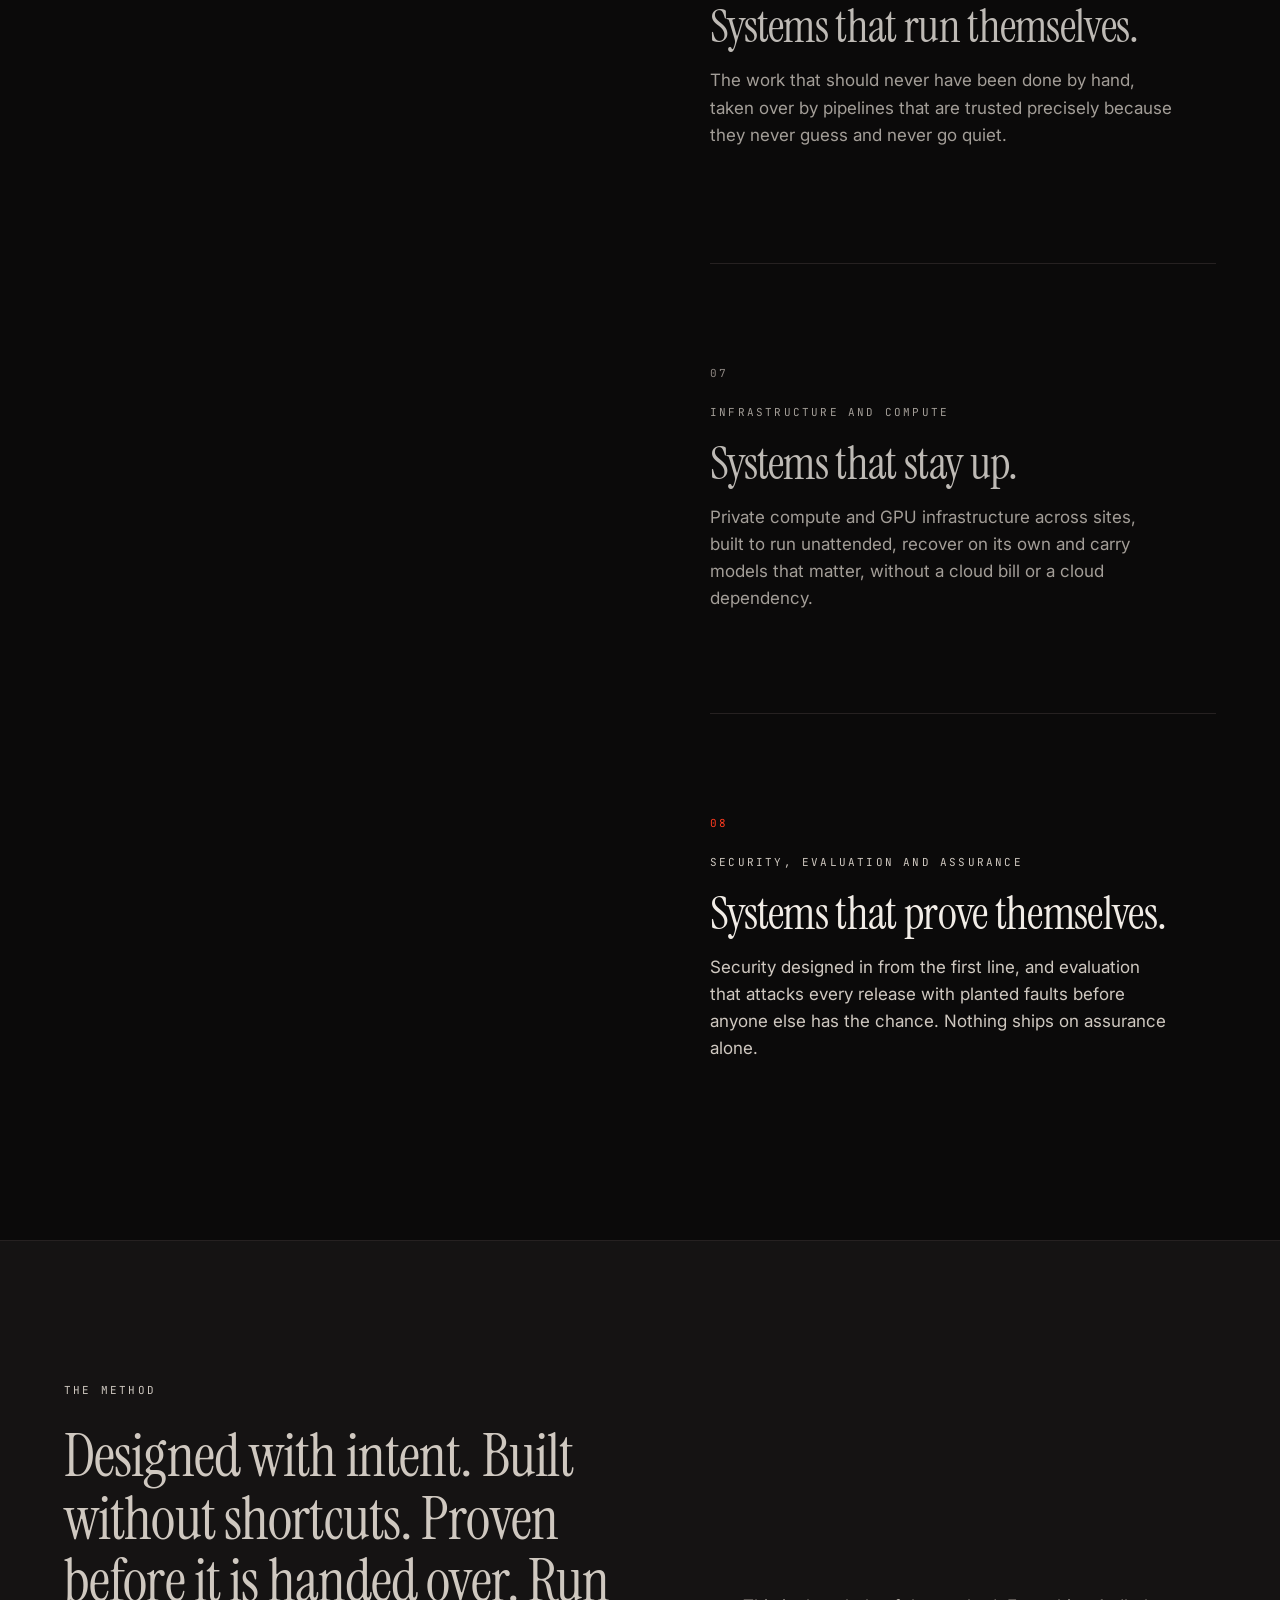
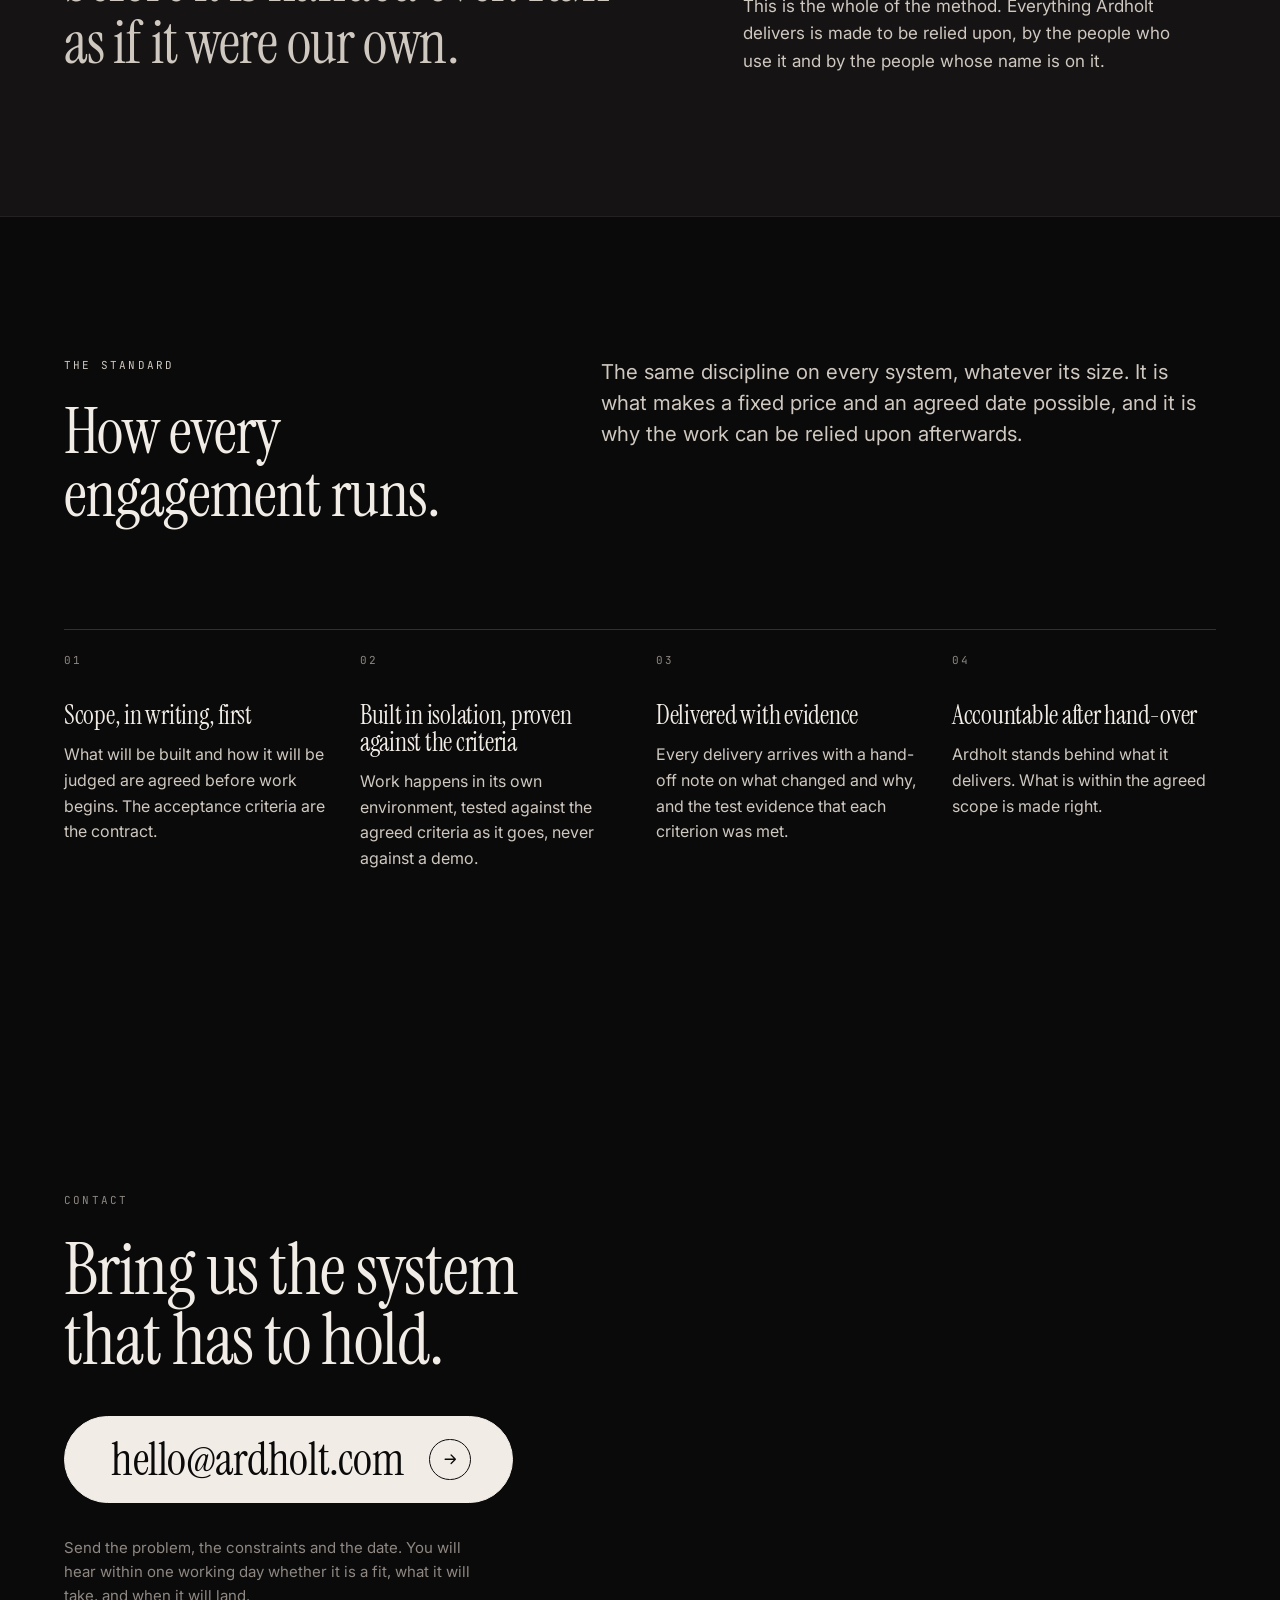
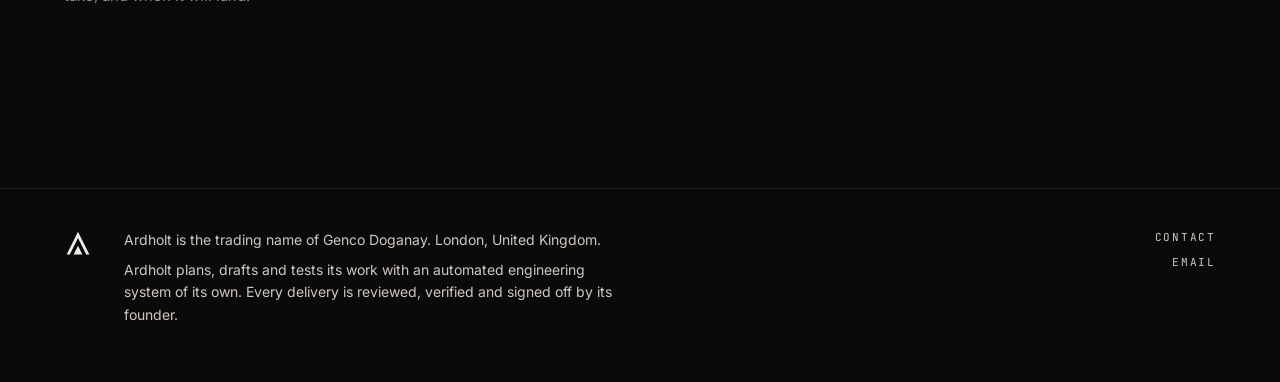
==== commit 319ae80f: "Hero in liquid chrome with the orange spot; ten render styles available" ====
--- a/index.html
+++ b/index.html
@@ -140,6 +140,7 @@
     <svg viewBox="0 0 32 32" fill="currentColor" aria-hidden="true"><path d="M3 29 16 3l13 26h-3.6L16 10.2 6.6 29H3Z"/><path d="M11 29l5-10 5 10H11Z"/></svg>
     <div>
       <p>Ardholt is the trading name of Genco Doganay. London, United Kingdom.</p>
+      <p>Ardholt plans, drafts and tests its work with an automated engineering system of its own. Every delivery is reviewed, verified and signed off by its founder.</p>
     </div>
     <div class="links">
       <a href="contact/">Contact</a>
@@ -159,6 +160,7 @@
 
 <script src="assets/site.js" defer></script>
 <script src="assets/theatre.js" defer></script>
+<script>window.ARDHOLT_HERO_MATERIAL={style:"chrome"}</script>
 <script src="assets/hero.js" defer></script>
 <script src="assets/scenes.js" defer></script>
 </body>
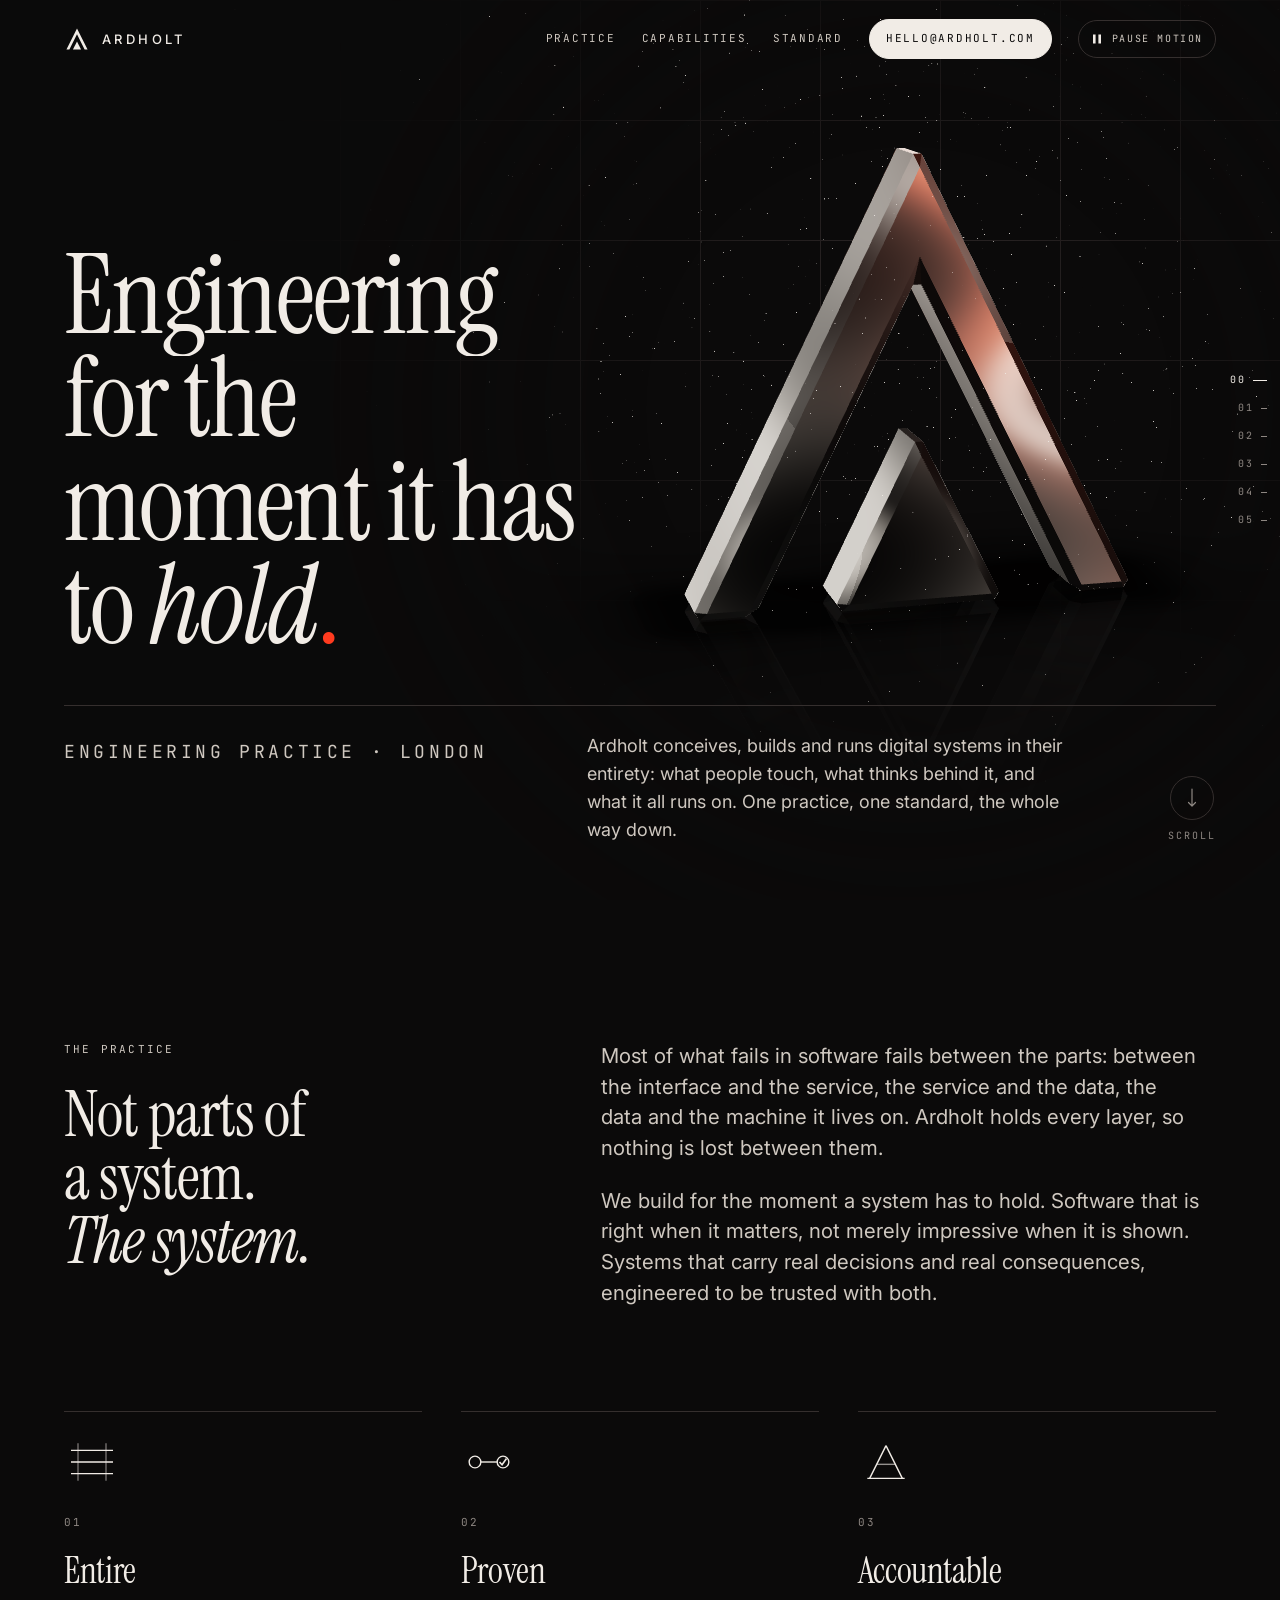
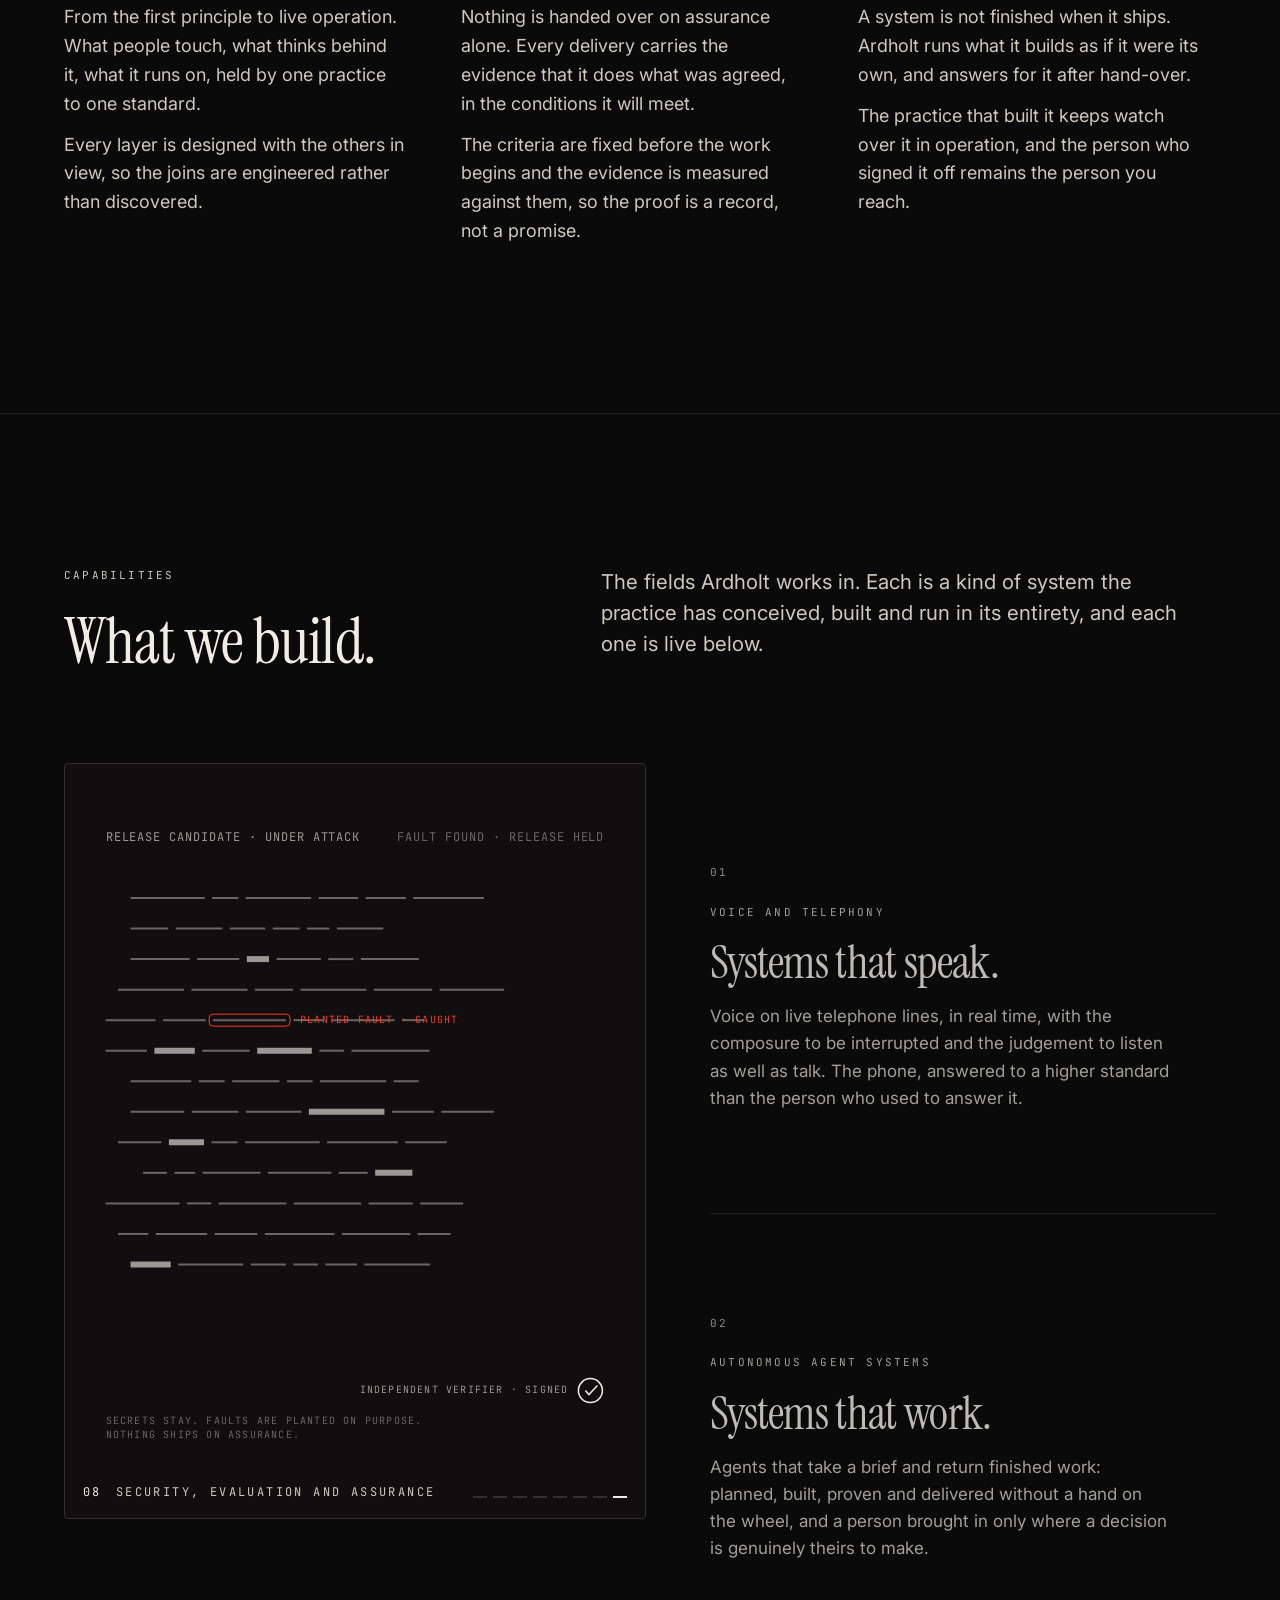
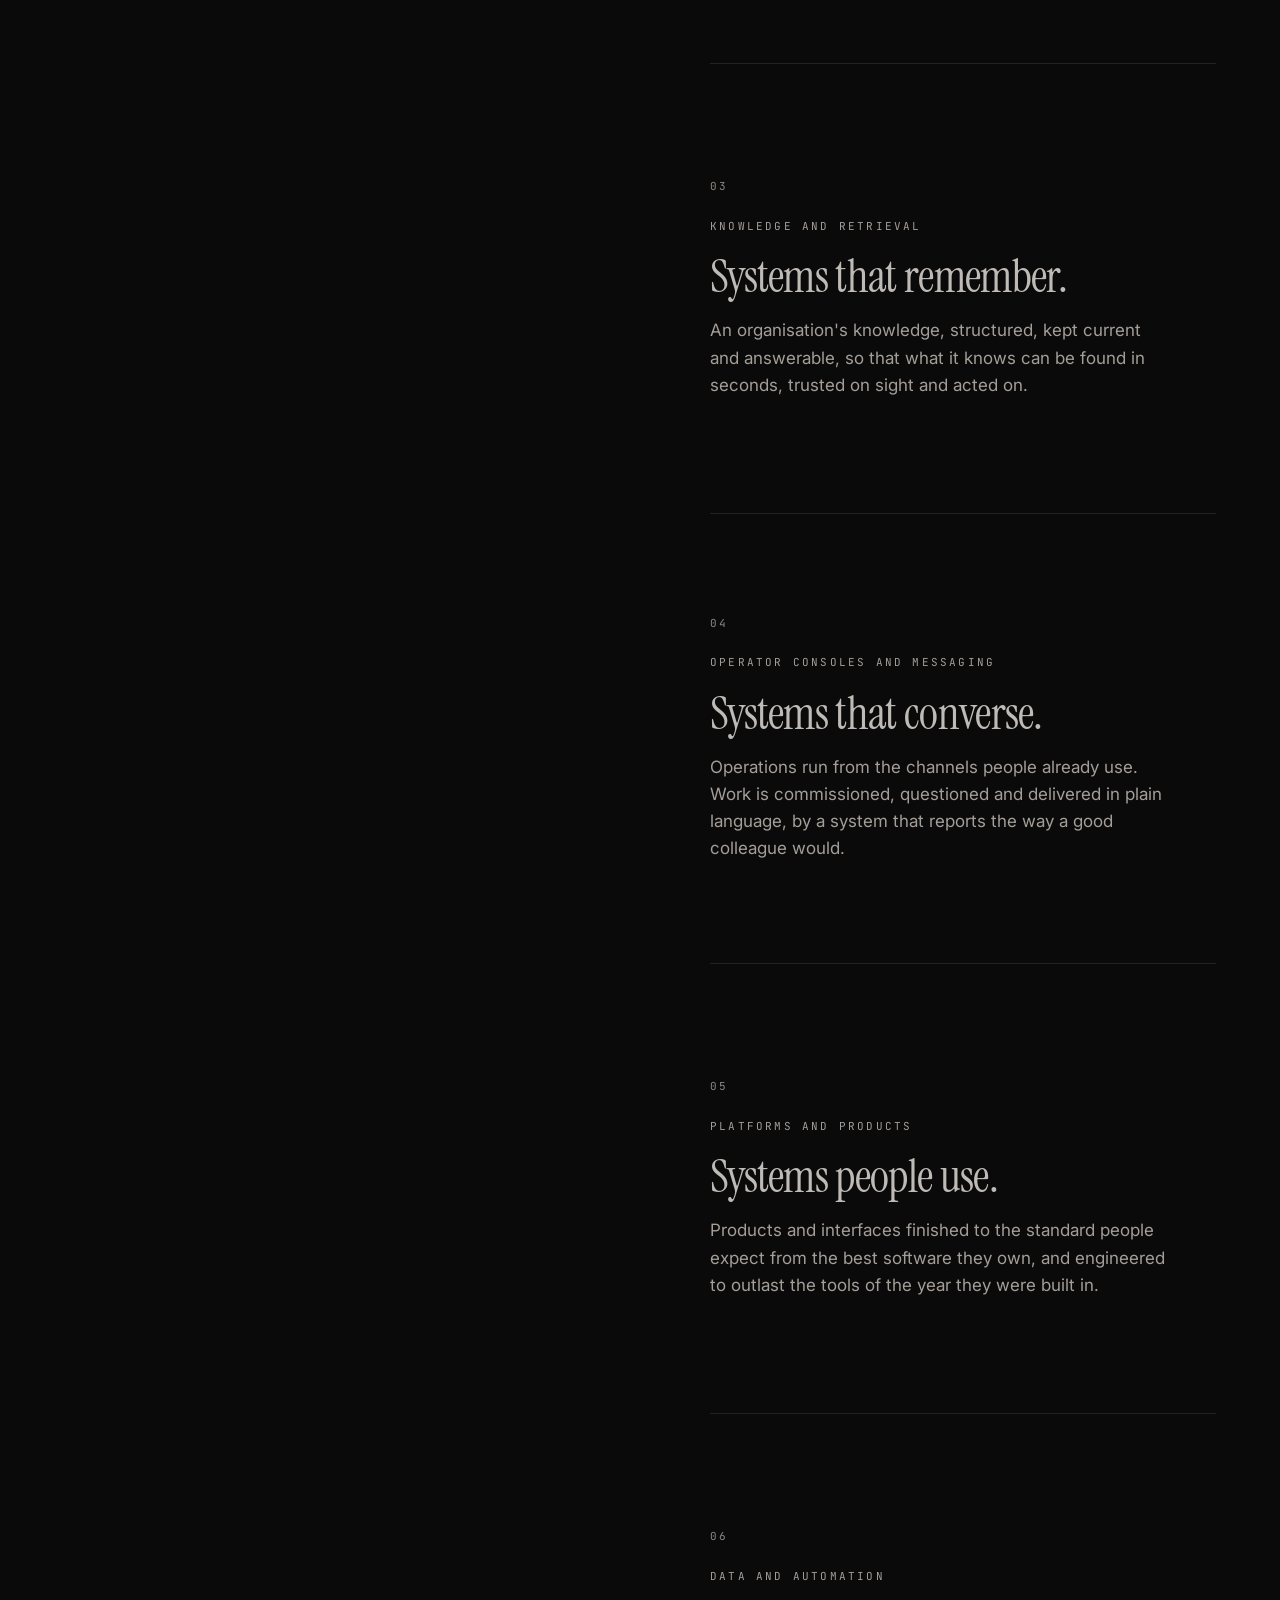
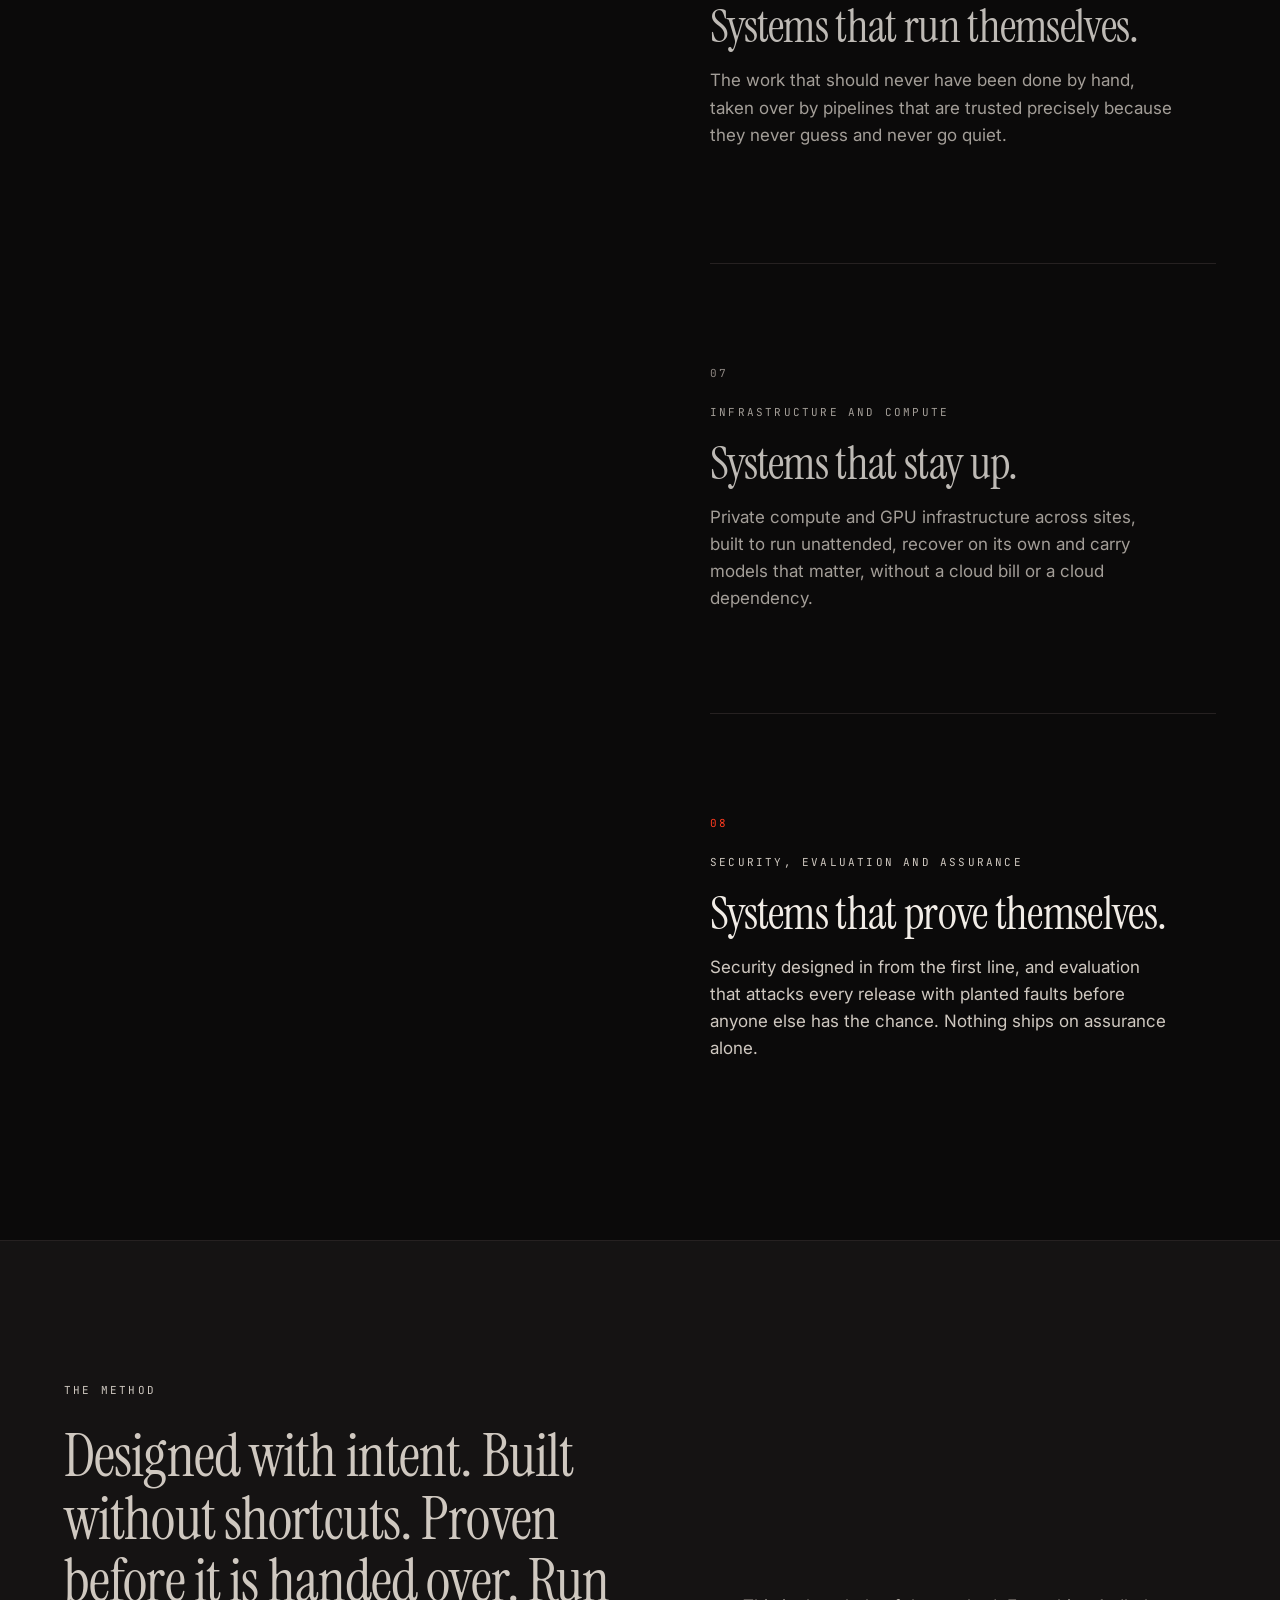
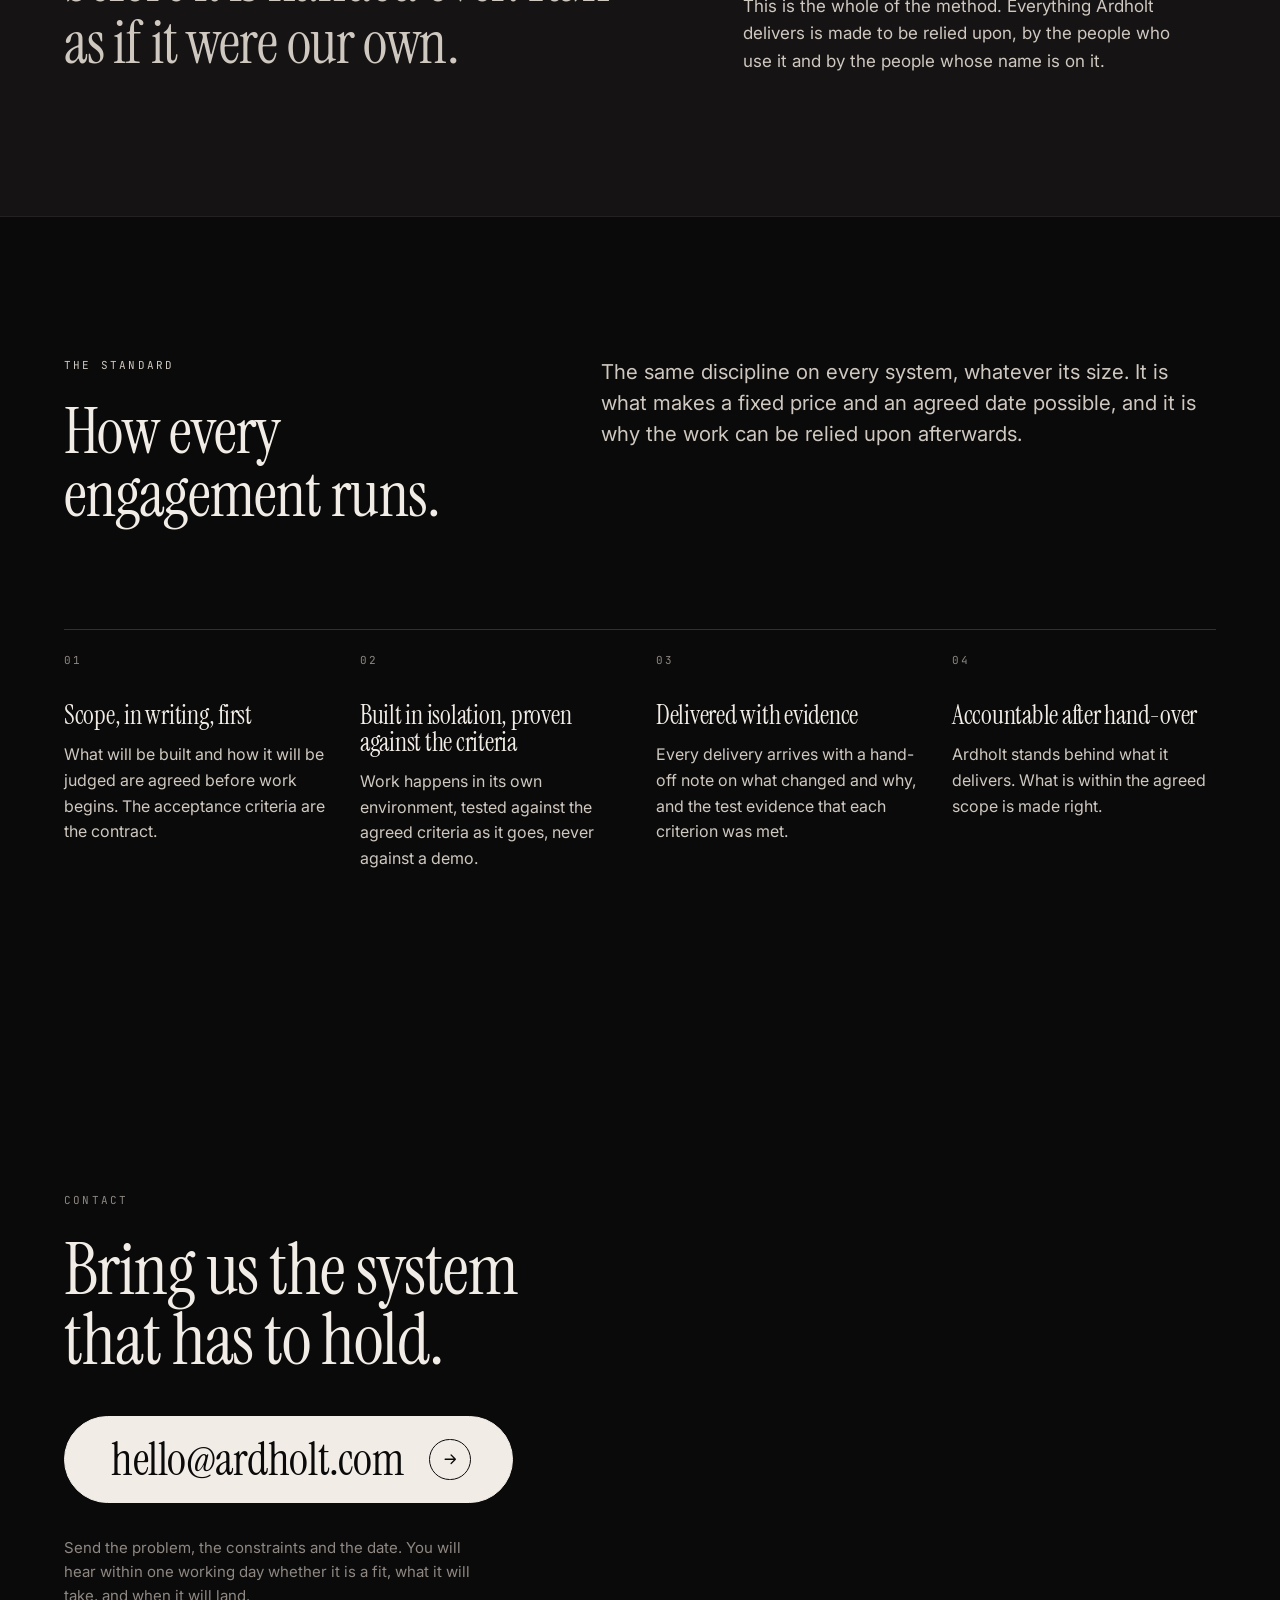
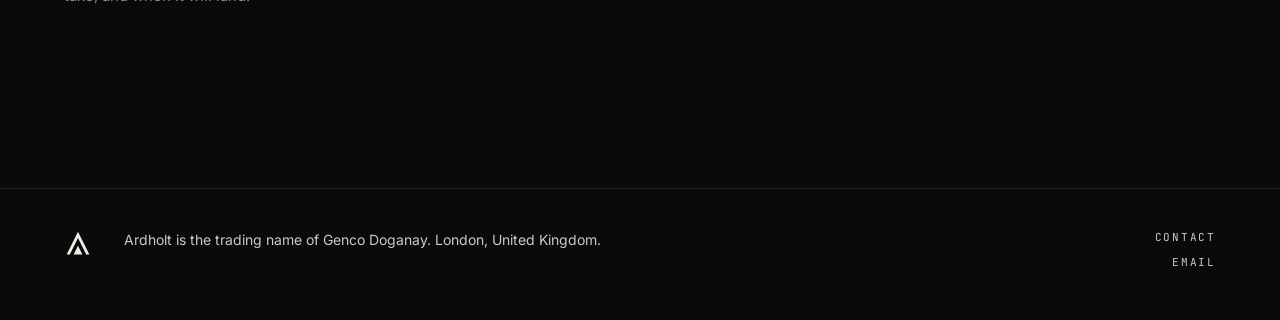
==== commit 377d40f2: "Hero in liquid chrome with the orange spot; ten render styles available" ====
--- a/index.html
+++ b/index.html
@@ -140,7 +140,6 @@
     <svg viewBox="0 0 32 32" fill="currentColor" aria-hidden="true"><path d="M3 29 16 3l13 26h-3.6L16 10.2 6.6 29H3Z"/><path d="M11 29l5-10 5 10H11Z"/></svg>
     <div>
       <p>Ardholt is the trading name of Genco Doganay. London, United Kingdom.</p>
-      <p>Ardholt plans, drafts and tests its work with an automated engineering system of its own. Every delivery is reviewed, verified and signed off by its founder.</p>
     </div>
     <div class="links">
       <a href="contact/">Contact</a>
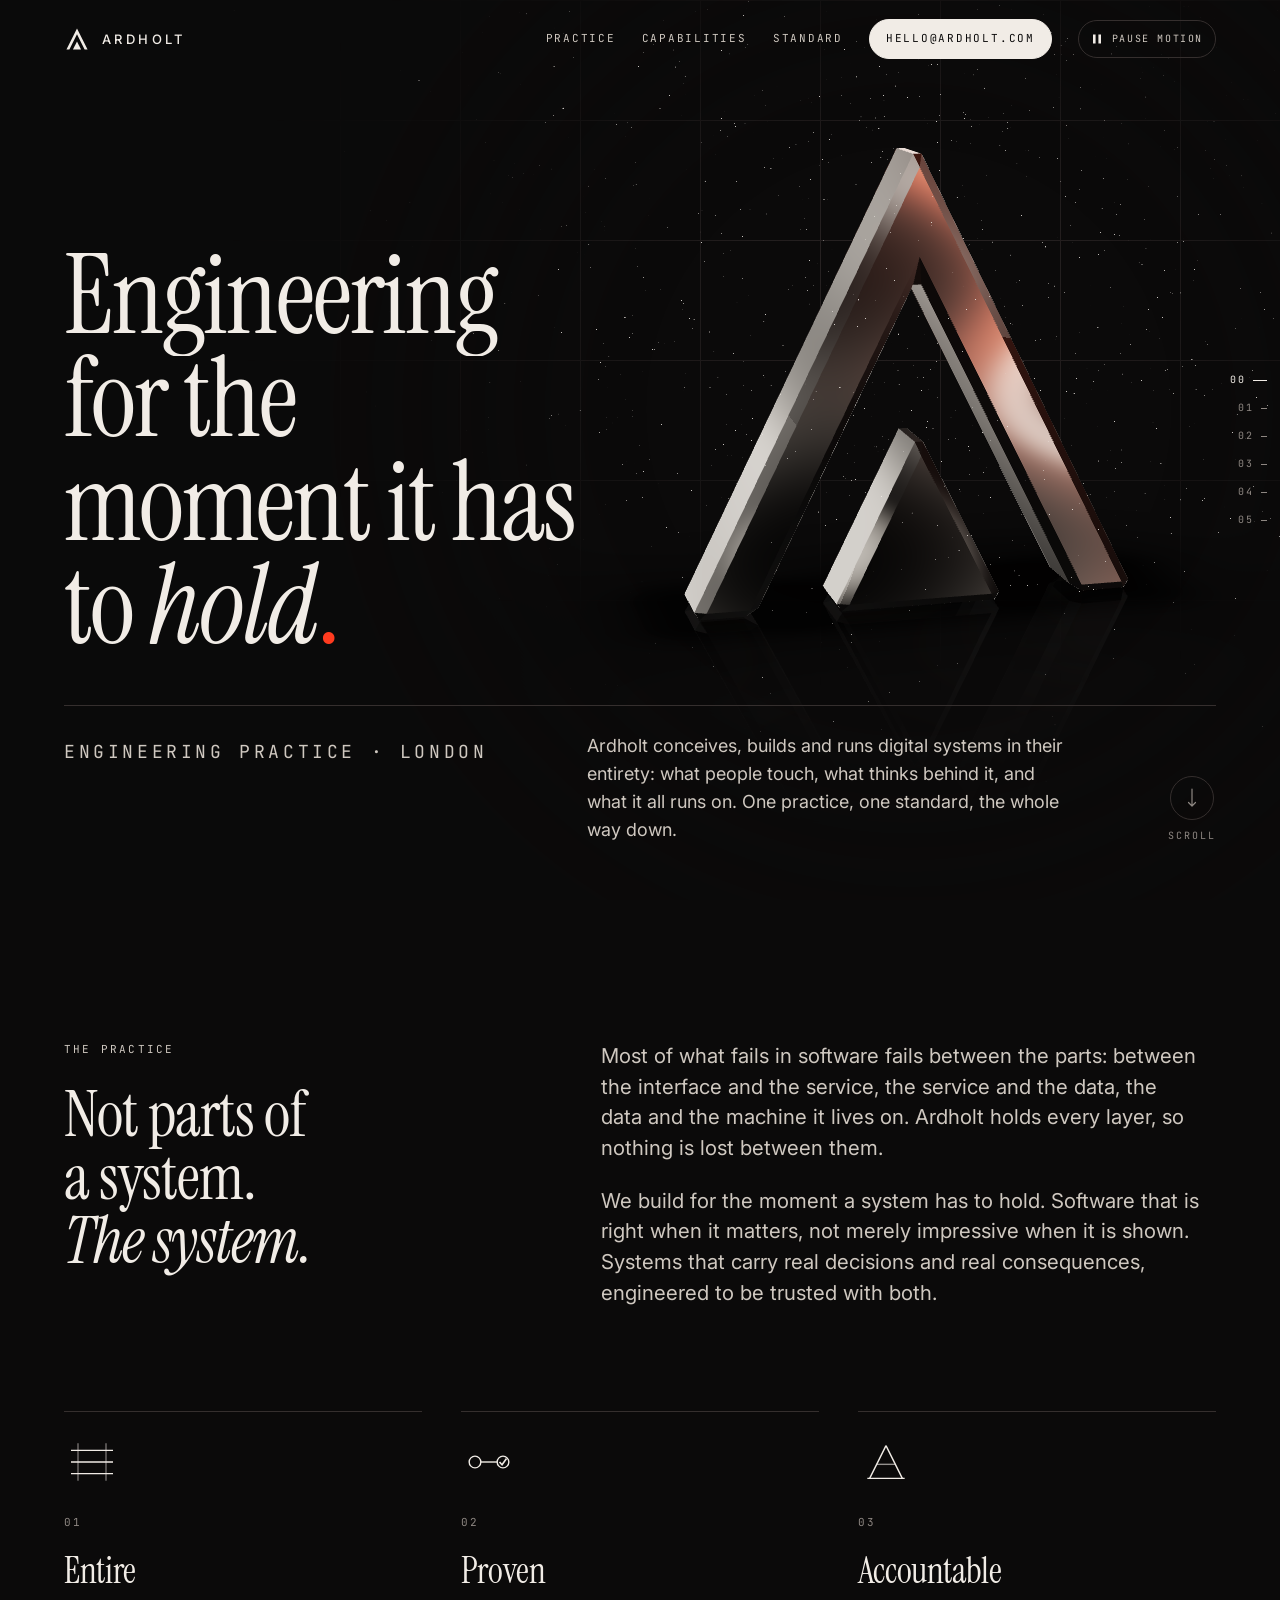
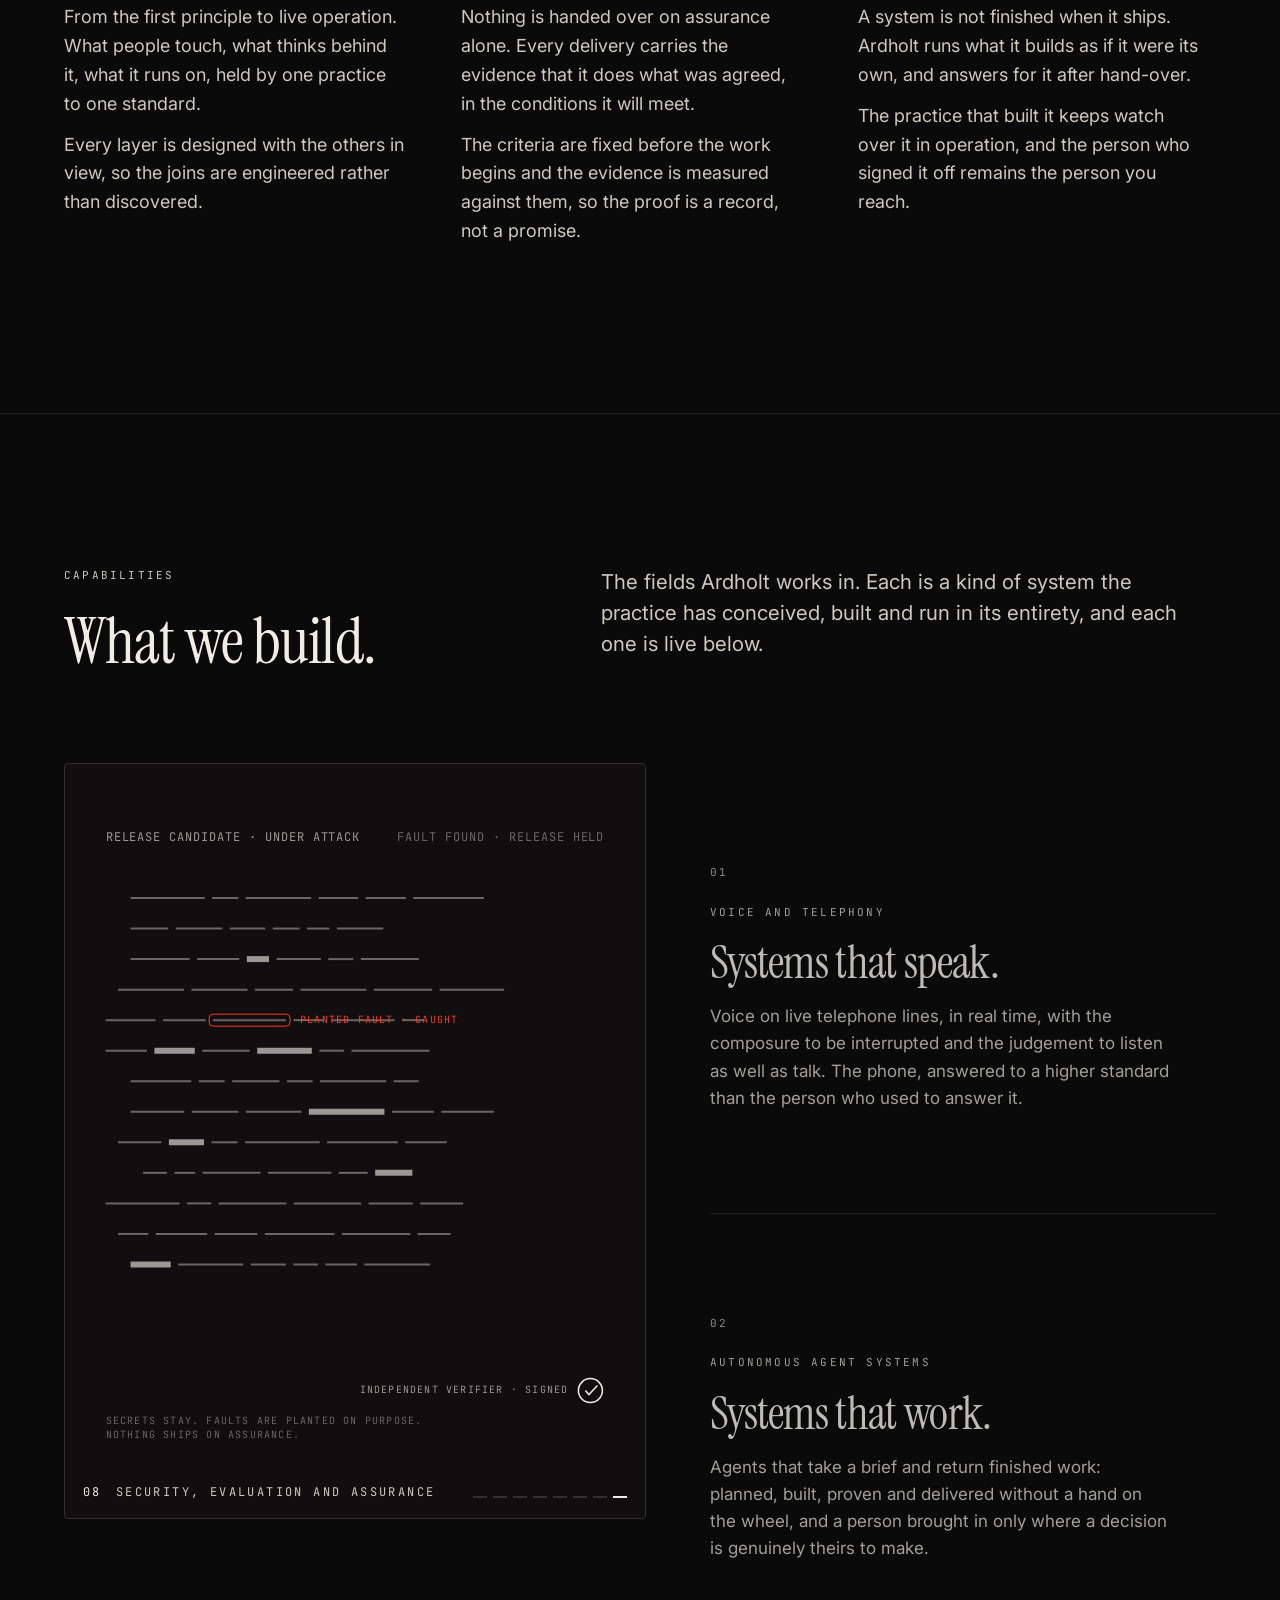
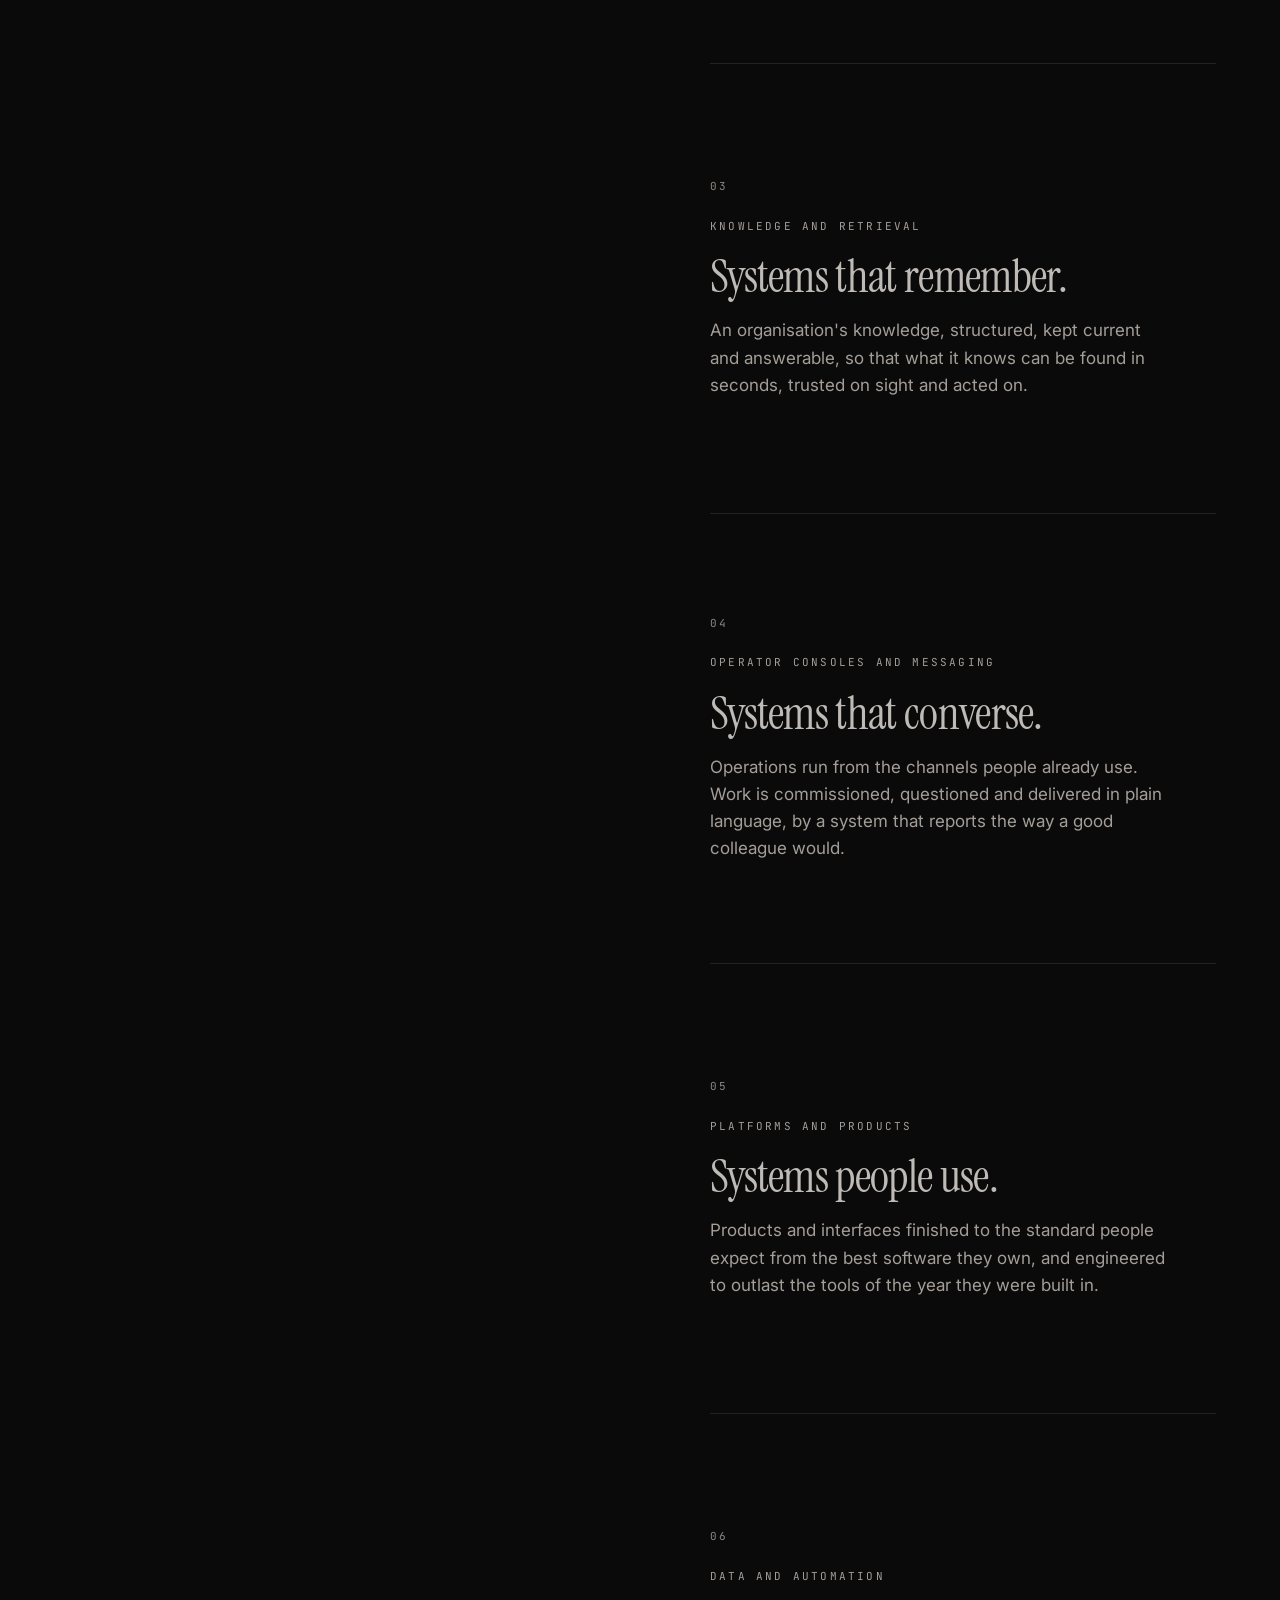
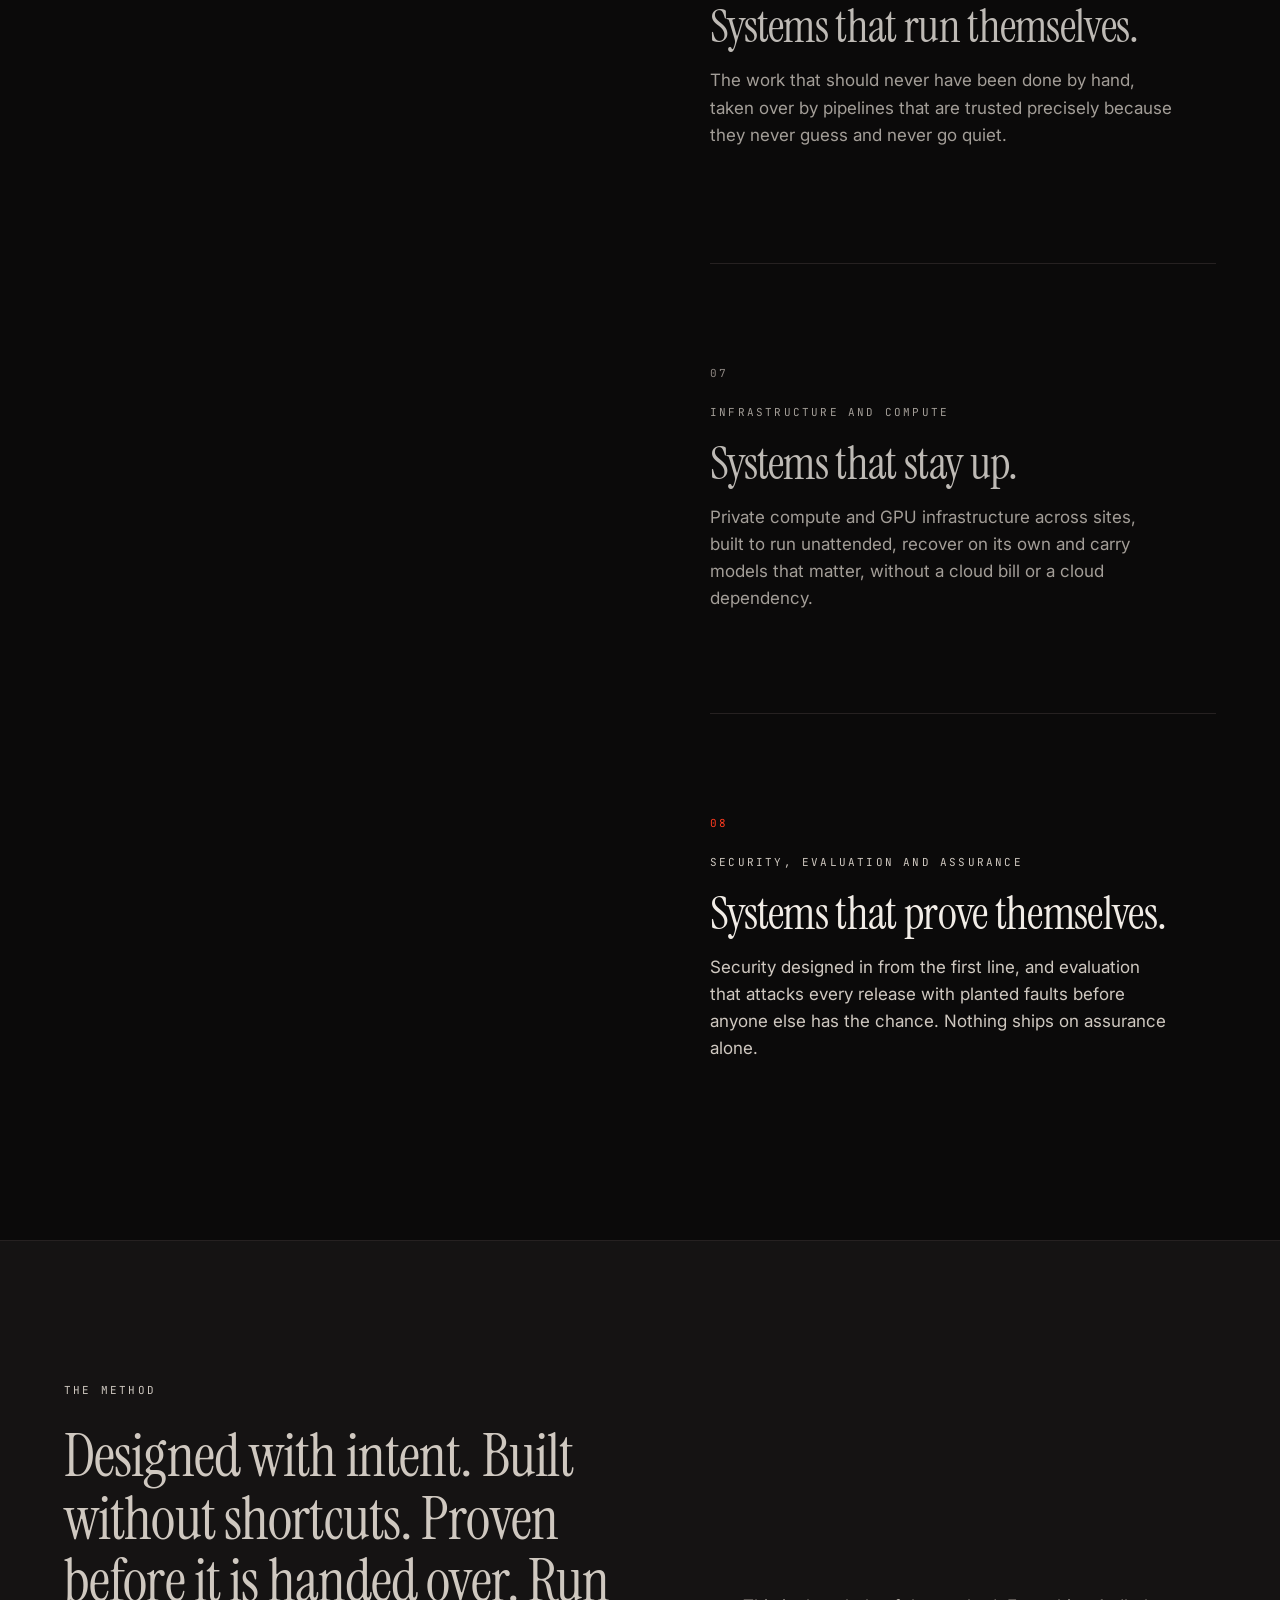
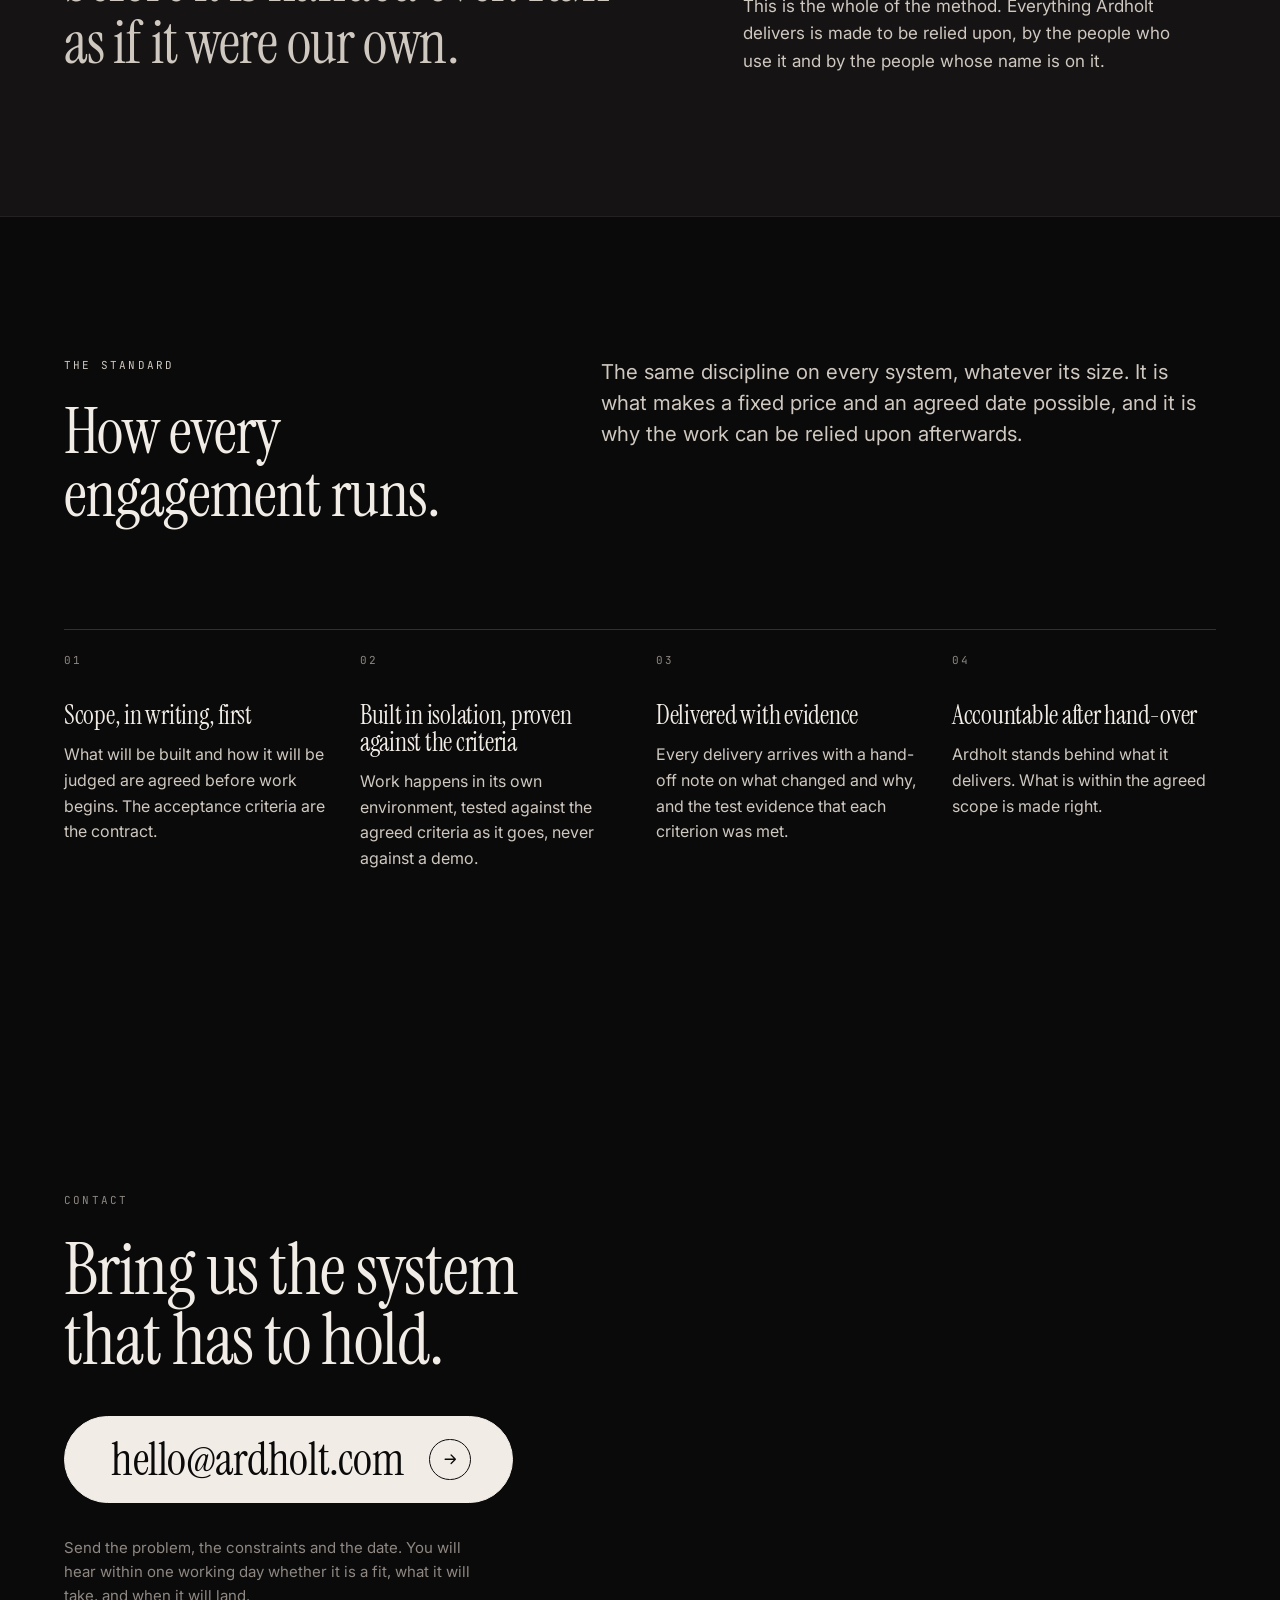
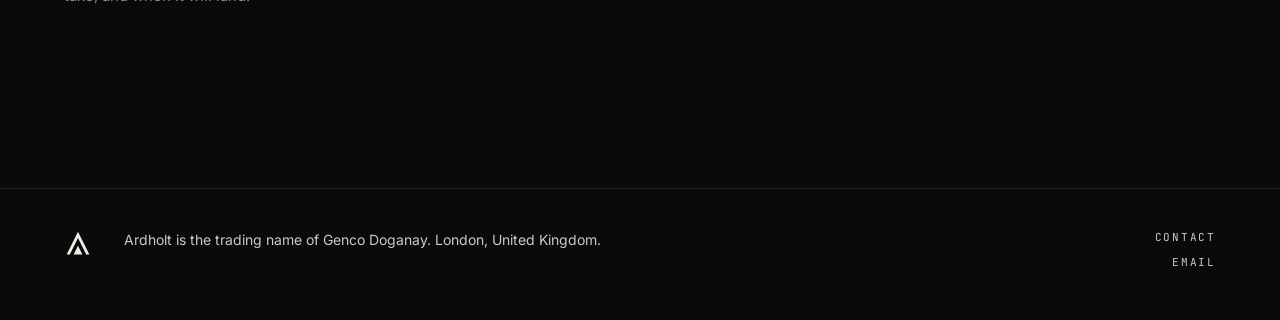
==== commit 3b0ebe29: "Search signals: canonical links, structured data, sitemap, robots, IndexNow key" ====
--- a/index.html
+++ b/index.html
@@ -10,6 +10,8 @@
 <meta property="og:type" content="website">
 <meta property="og:url" content="https://ardholt.com/">
 <meta property="og:image" content="https://ardholt.com/assets/og.png">
+<link rel="canonical" href="https://ardholt.com/">
+<script type="application/ld+json">{"@context":"https://schema.org","@graph":[{"@type":"Organization","@id":"https://ardholt.com/#org","name":"Ardholt","url":"https://ardholt.com/","logo":"https://ardholt.com/assets/icon-192.png","email":"hello@ardholt.com","address":{"@type":"PostalAddress","addressLocality":"London","addressCountry":"GB"},"founder":{"@type":"Person","name":"Genco Doganay"},"description":"A London engineering practice that conceives, builds and runs digital systems in their entirety."},{"@type":"WebSite","@id":"https://ardholt.com/#site","url":"https://ardholt.com/","name":"Ardholt","publisher":{"@id":"https://ardholt.com/#org"}}]}</script>
 <meta name="theme-color" content="#0b0a0a">
 <link rel="icon" href="assets/favicon.svg" type="image/svg+xml">
 <link rel="icon" href="assets/favicon-32.png" sizes="32x32" type="image/png">
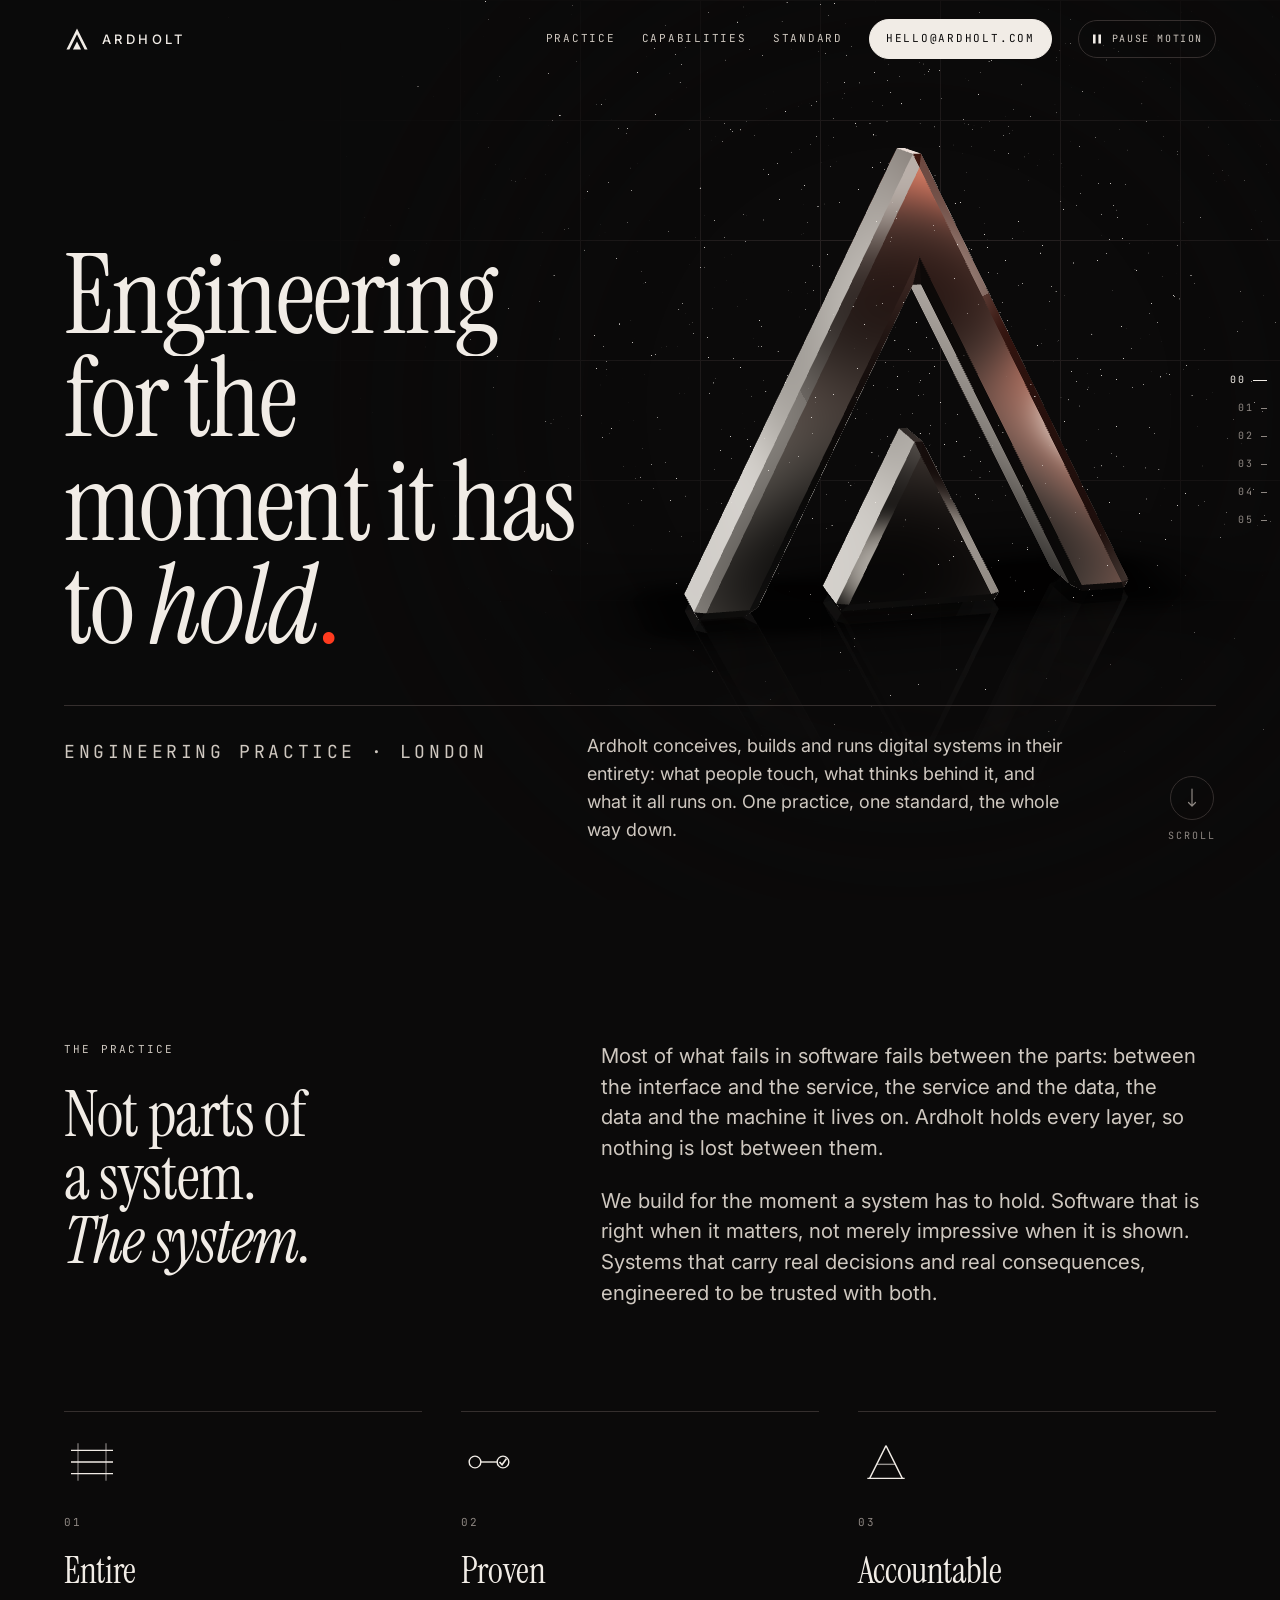
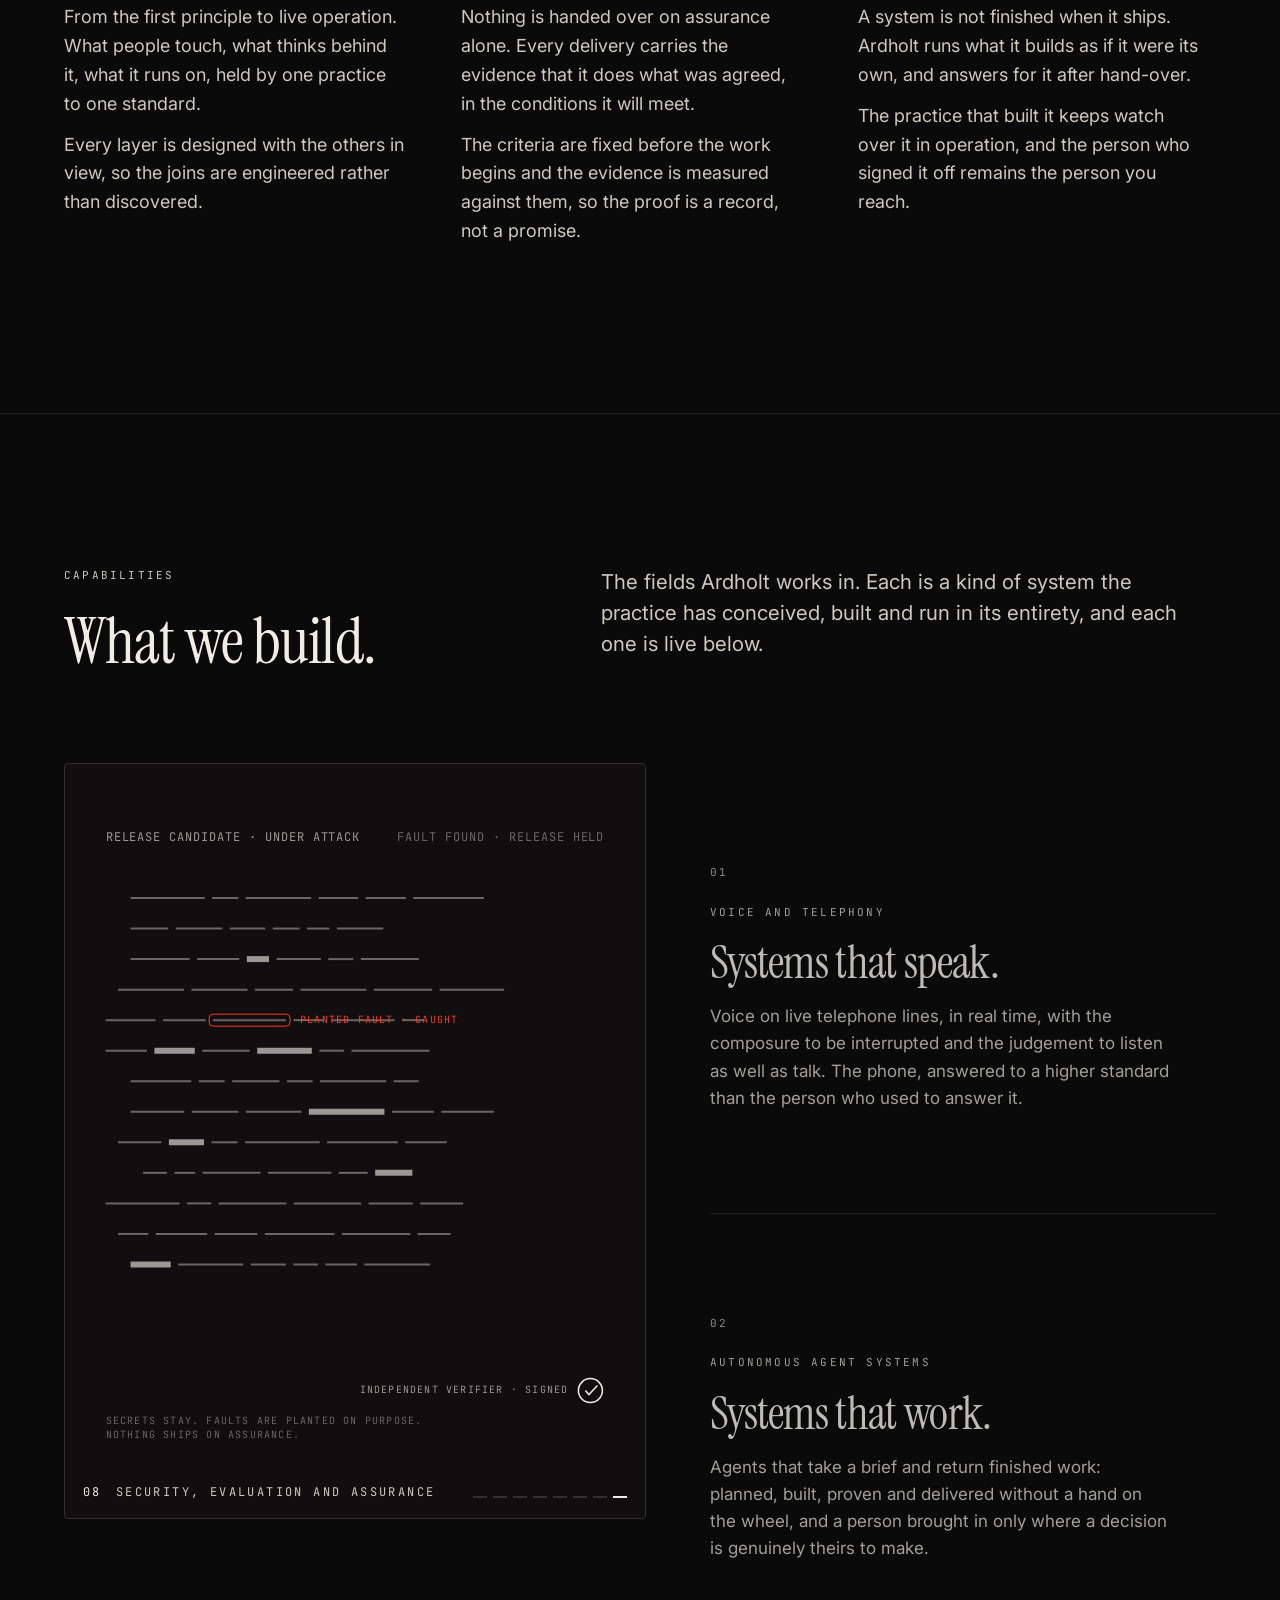
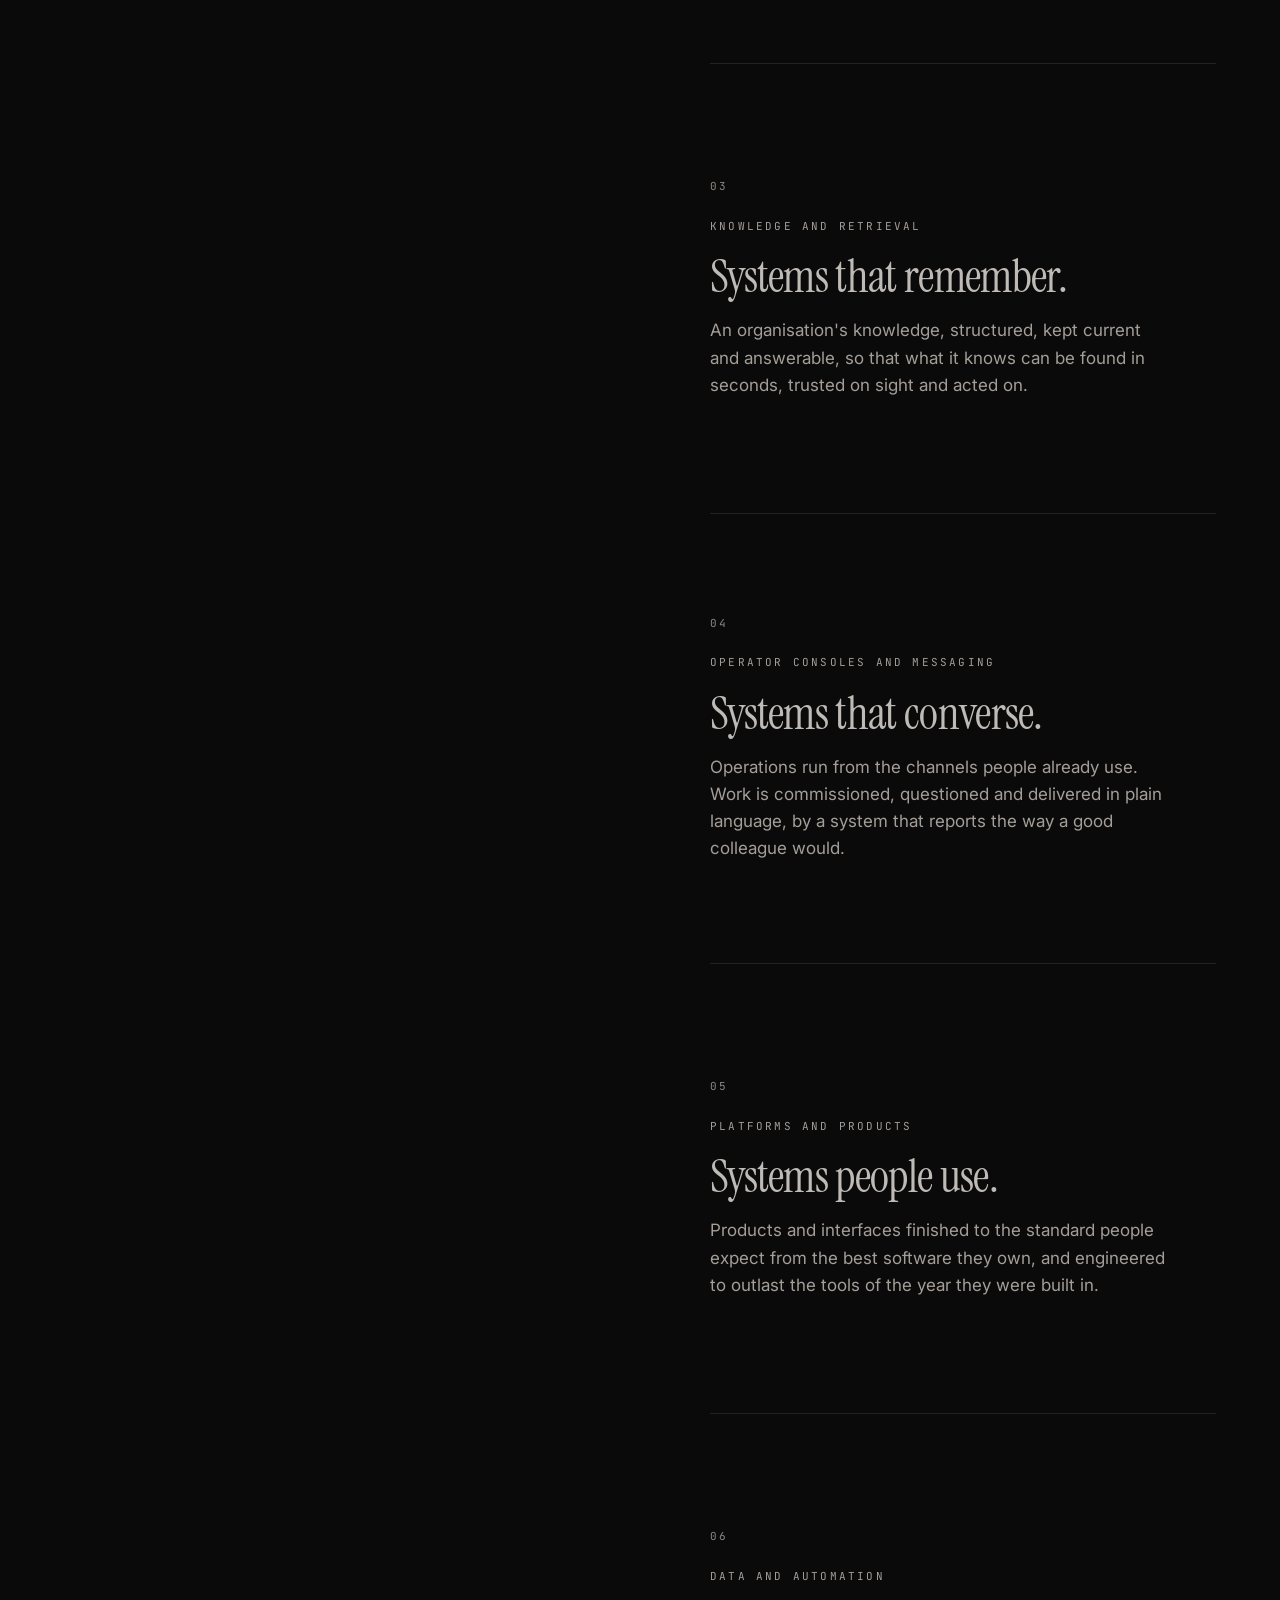
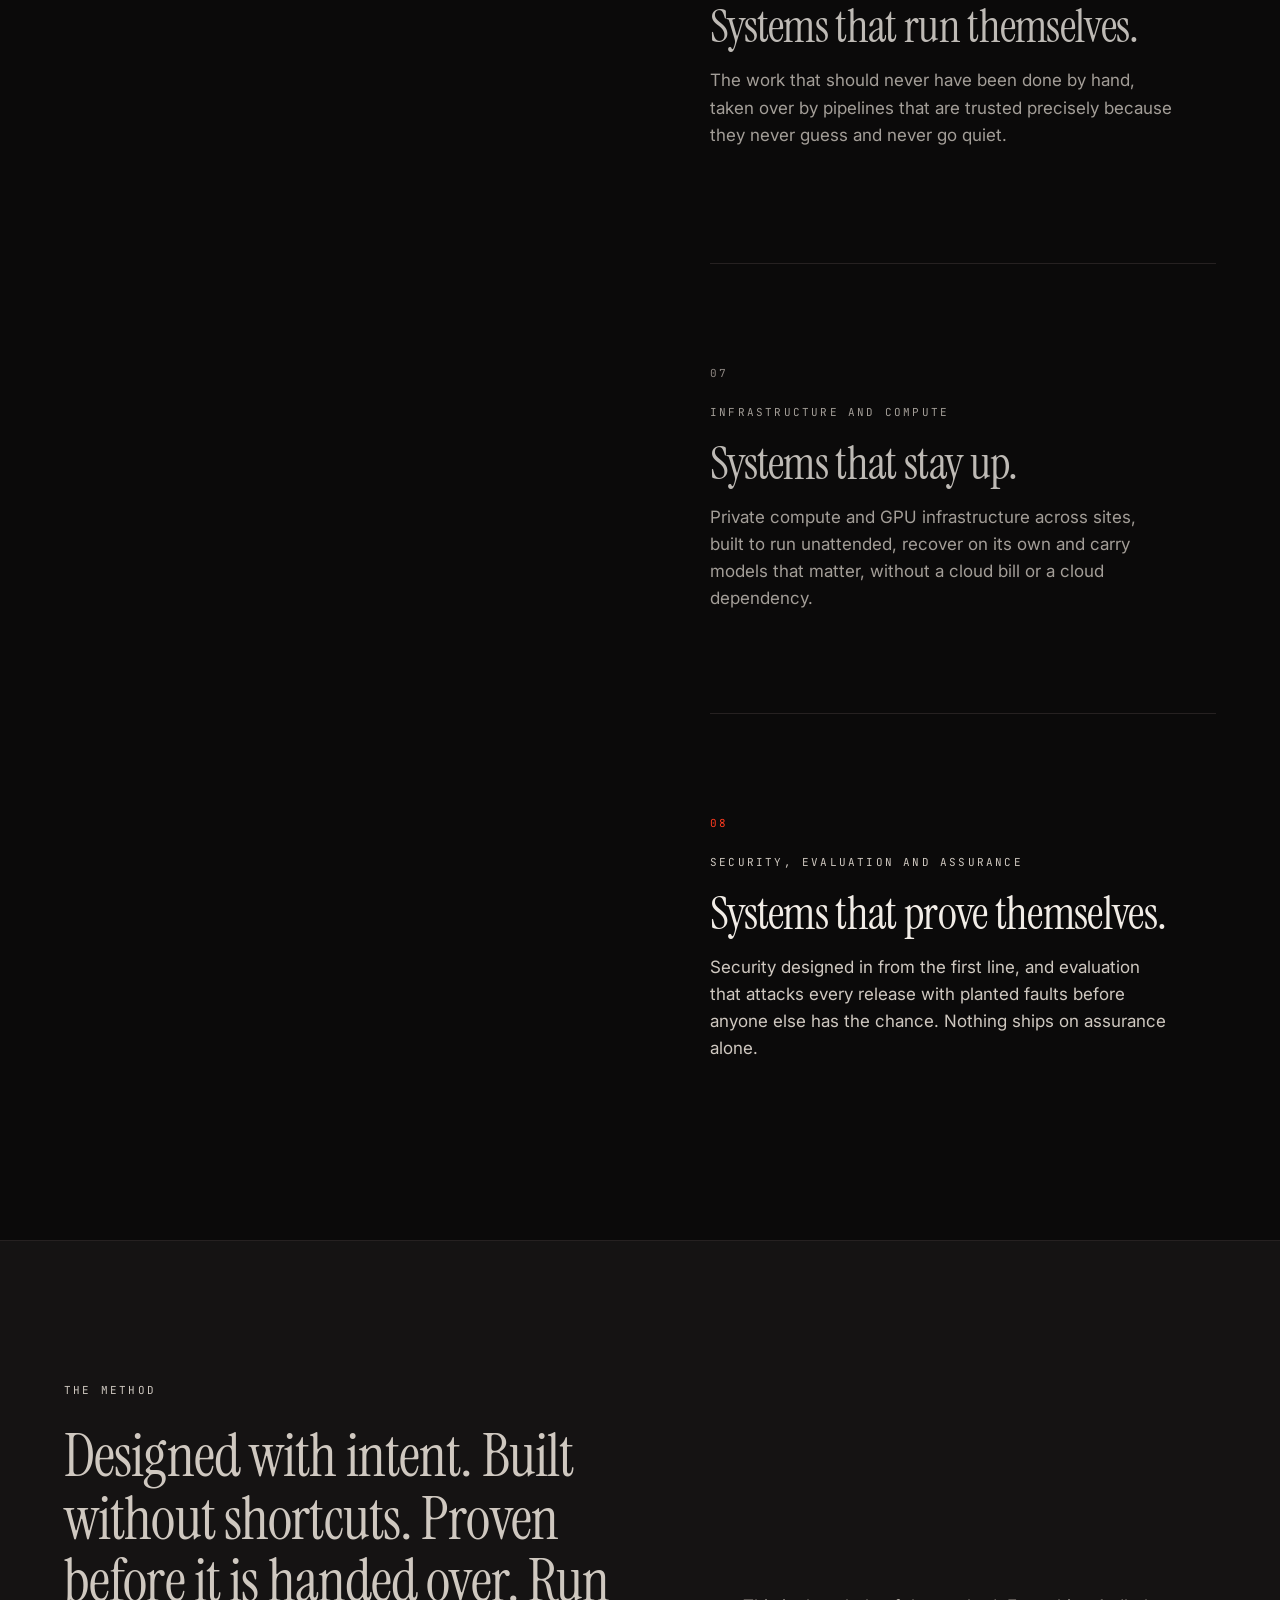
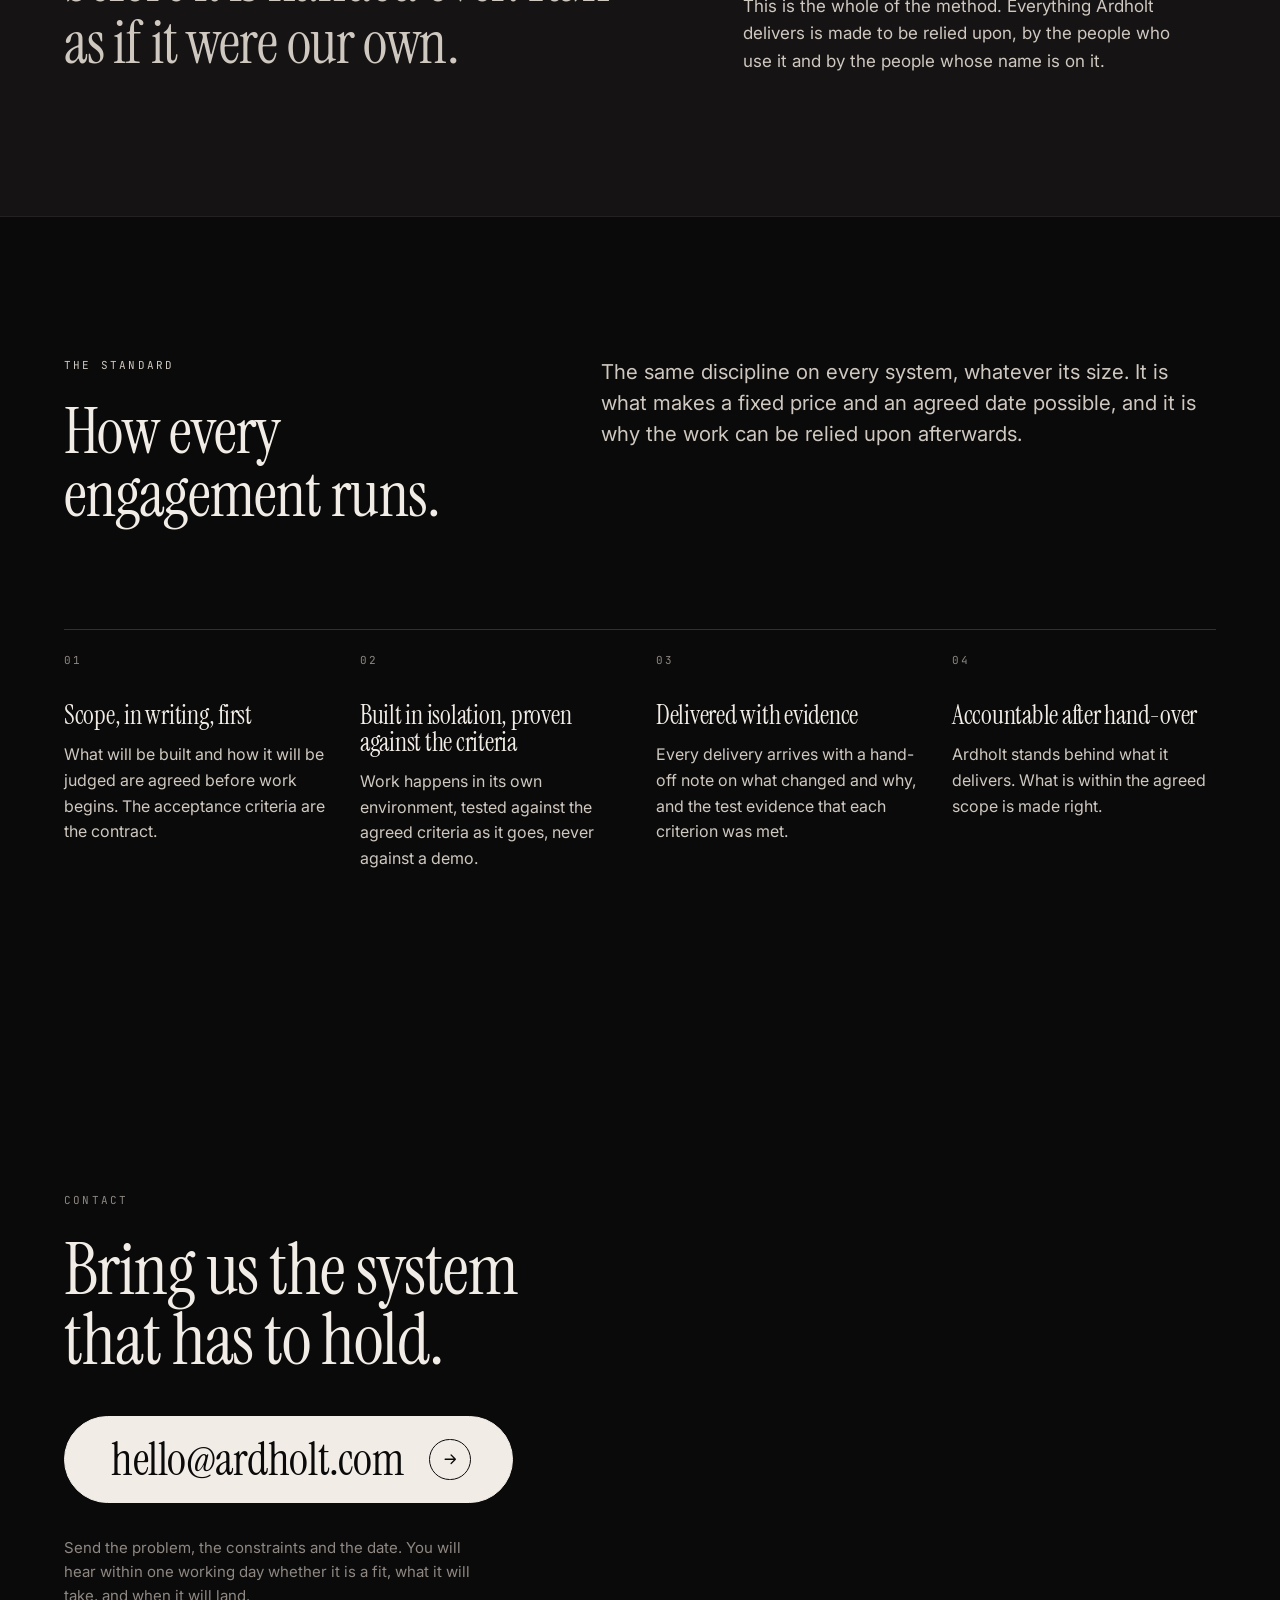
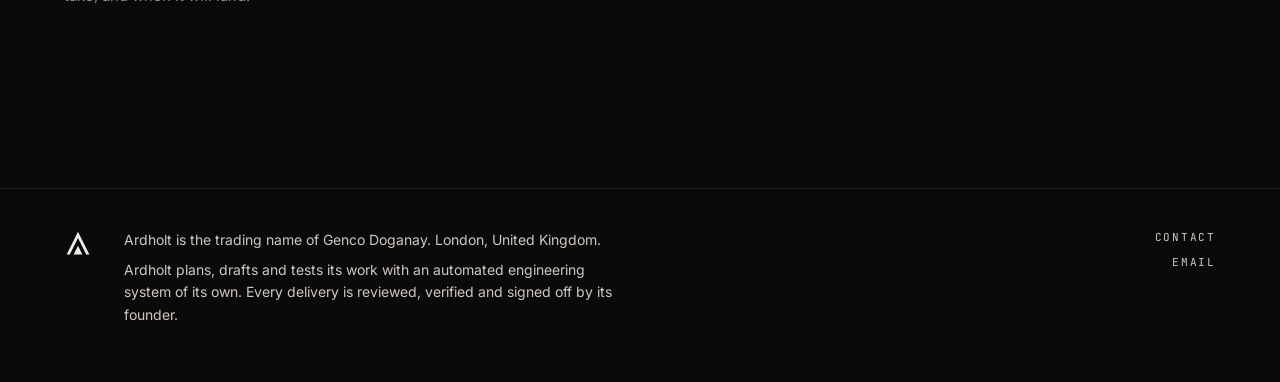
==== commit 3b255793: "Search signals: canonical links, structured data, sitemap, robots, IndexNow key" ====
--- a/index.html
+++ b/index.html
@@ -142,6 +142,7 @@
     <svg viewBox="0 0 32 32" fill="currentColor" aria-hidden="true"><path d="M3 29 16 3l13 26h-3.6L16 10.2 6.6 29H3Z"/><path d="M11 29l5-10 5 10H11Z"/></svg>
     <div>
       <p>Ardholt is the trading name of Genco Doganay. London, United Kingdom.</p>
+      <p>Ardholt plans, drafts and tests its work with an automated engineering system of its own. Every delivery is reviewed, verified and signed off by its founder.</p>
     </div>
     <div class="links">
       <a href="contact/">Contact</a>
